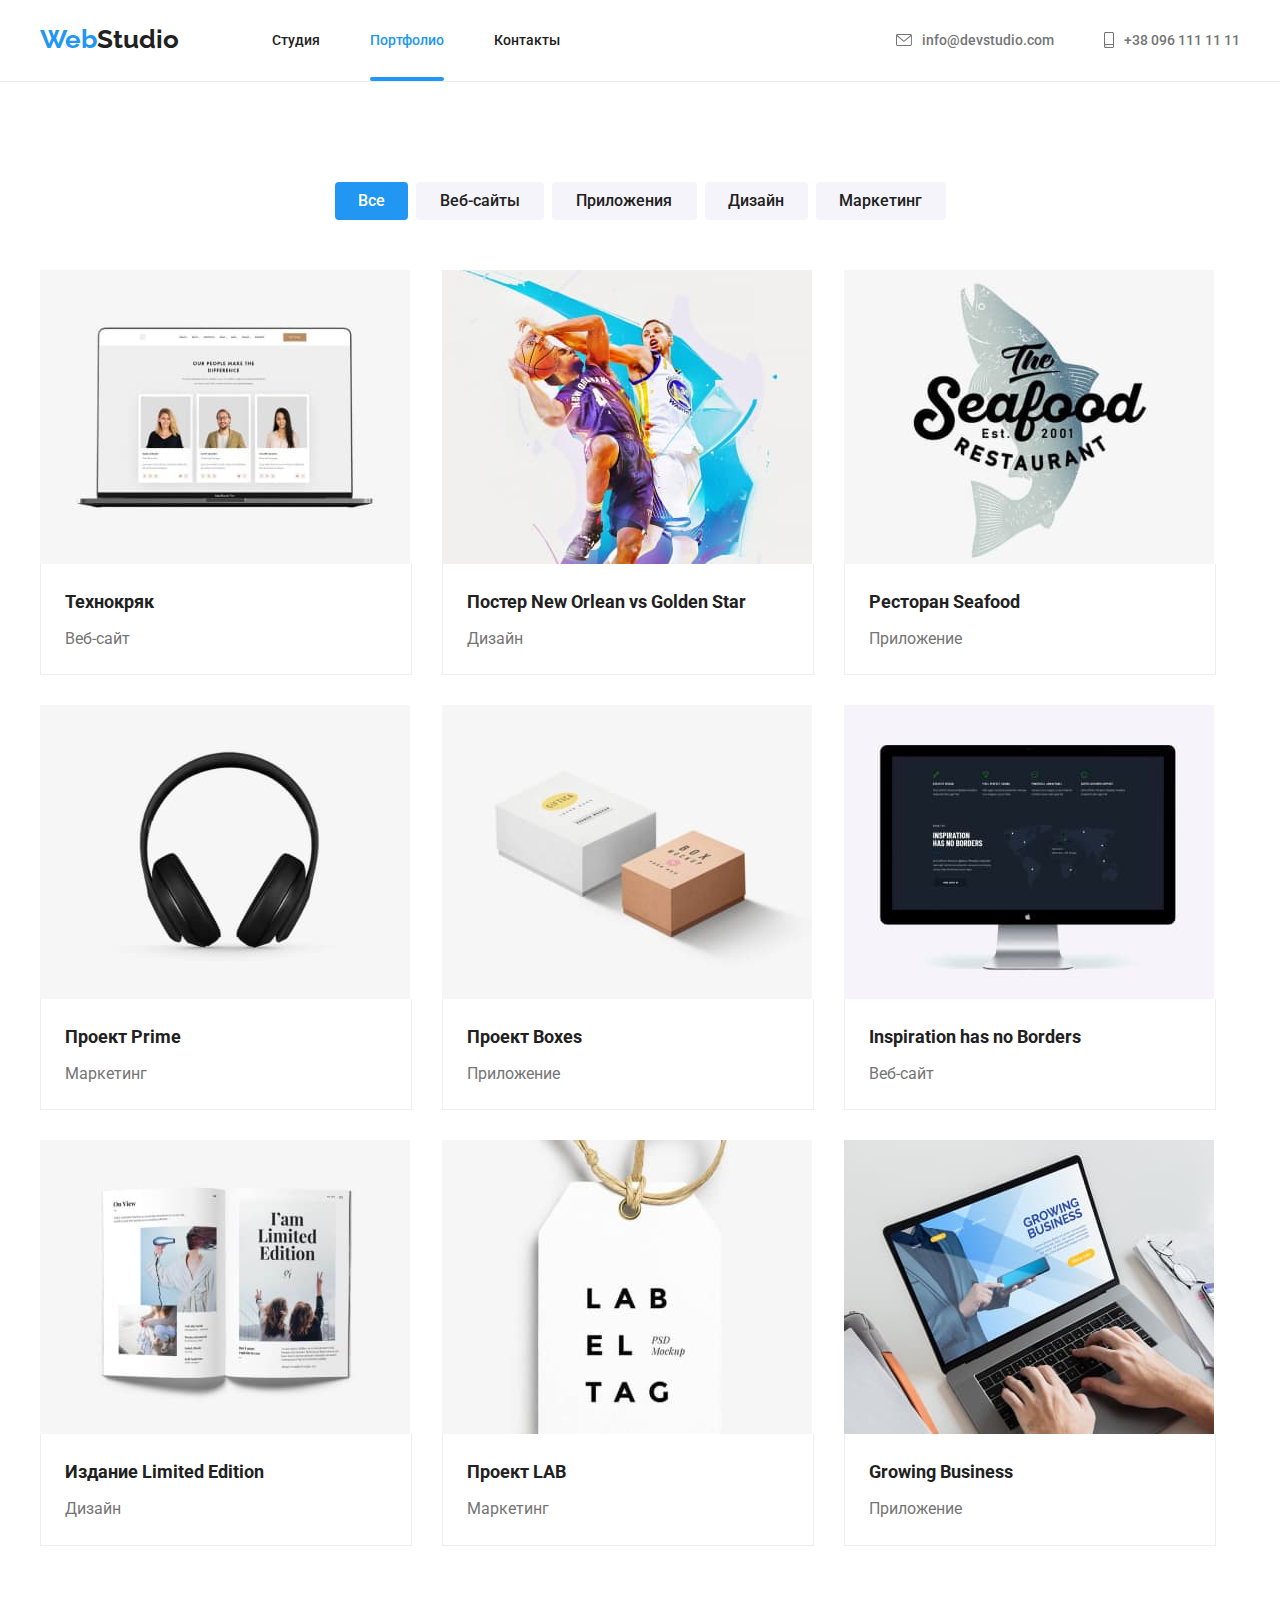
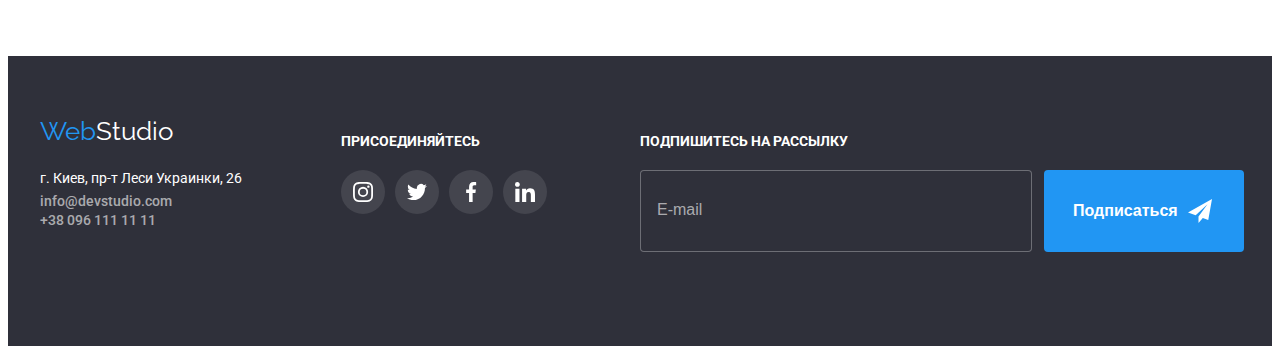
==== portfolio.html @ 80229e9a "Initial commit" ====
<!DOCTYPE html>
<html lang="ru">

<head>
    <meta charset="UTF-8">
    <meta http-equiv="X-UA-Compatible" content="IE=edge">
    <meta name="viewport" content="width=device-width, initial-scale=1.0">
    <title>portfolio</title>
    <link rel="preconnect" href="https://fonts.googleapis.com">
    <link rel="preconnect" href="https://fonts.gstatic.com" crossorigin>
    <link
        href="https://fonts.googleapis.com/css2?family=Raleway:wght@700&family=Roboto:wght@400;500;700;900&display=swap"
        rel="stylesheet">
    <link rel="stylesheet" href="https://cdnjs.cloudflare.com/ajax/libs/modern-normalize/1.1.0/modern-normalize.min.css"
    integrity="sha512-wpPYUAdjBVSE4KJnH1VR1HeZfpl1ub8YT/NKx4PuQ5NmX2tKuGu6U/JRp5y+Y8XG2tV+wKQpNHVUX03MfMFn9Q=="
    crossorigin="anonymous" referrerpolicy="no-referrer" />
    <link rel="stylesheet" href="./css/main.min.css">
</head>


<body>
    <!--Шапка сайта-->
    <header class="header header-line">
        <div class="container header__box">
            <nav class="header__nav">
                <a href="index.html" class="header__logo" lang="en">Web<span class="header__text-logo">Studio</span></a>
                <ul class="header__list">
                    <li class="header__site"> <a href="./index.html" class="header__site-link ">Студия</a></li>
                    <li class="header__site"> <a href="./portfolio.html" class="header__site-link current">Портфолио</a></li>
                    <li class="header__site"> <a href="./contact.html" class="header__site-link">Контакты</a></li>
                </ul>
            </nav>
    
            <ul class="header__contact">
                <li class="header__site">
                    <a href="mailto:info@devstudio.com" class="header__link-auth">
                        <svg class="header__mail-icon" width="16" height="12">
                            <use href="./img/sprite.svg#icon-envelope"></use>
                        </svg> info@devstudio.com
                    </a>
                </li>
    
                <li class="header__site">
                    <a href="tell:+380961111111" class="header__link-auth">
                        <svg class="header__tell-icon" width="10" height="16">
                            <use href="./img/sprite.svg#icon-smartphone"></use>
                        </svg>
                        +38 096 111 11 11
                    </a>
                </li>
            </ul>
        </div>
    </header>

    <!--Портфолио--> 
    
        <section class=" portfolio">
            <div class="container">
            <h1 hidden>Портфолио</h1>
        
            <!--Фильтр-->
            <ul class="portfolio__filter">
                <li class="portfolio__btn"><button type="button" class="portfolio__btn-all current">Все</button></li>
                <li class="portfolio__btn"><button type="button" class="portfolio__btn-site">Веб-сайты</button></li>
                <li class="portfolio__btn"><button type="button" class="portfolio__btn-app">Приложения</button></li>
                <li class="portfolio__btn"><button type="button" class="portfolio__btn-desighn">Дизайн</button></li>
                <li class="portfolio__btn"><button type="button" class="portfolio__btn-marketing">Маркетинг</button></li>
            </ul>
            <!--Сайты-->
            <ul class="portfolio__galery">

                <li class="portfolio__item">
                    <a href="" class="portfolio__link">
                        <div class="portfolio__image">
                            <img src="img/img1.jpg" alt="img1" width="370" height="294">
                            <div class="portfolio__content">
                                <p class="portfolio__cards-text">Ресурс предлагает комплексные предложения с разным уровнем функционала и сервисов. Все это позволит посетителю получить
                                исчерпывающие сведения о компании или частном лице</p>
                            </div>
                        </div>
                        
                        <div class="portfolio__border">
                            <div class="portfolio__text">
                                <h2 class="portfolio__name">Технокряк</h2>
                                <p class="portfolio__work">Веб-сайт</p>
                            </div>
                        </div>
                    </a>
                </li>
        
                <li class="portfolio__item">
                    <a href="" class="portfolio__link">
                        <div class="portfolio__image">
                            <img src="img/img2.jpg" alt="img2" width="370" height="294">
                            <div class="portfolio__content">
                                <p class="portfolio__cards-text">Ресурс предлагает комплексные предложения с разным уровнем функционала и сервисов. Все это позволит посетителю получить
                                исчерпывающие сведения о компании или частном лице.</p>
                            </div>
                        </div>
                        
                        <div class="portfolio__border">
                            <div class="portfolio__text">
                                <h2 class="portfolio__name">Постер <span lang="en">New Orlean vs Golden Star</span></h2>
                                <p class="portfolio__work">Дизайн</p>
                            </div>
                        </div>
                    </a>
                </li>
        
                <li class="portfolio__item">
                    <a href="" class="portfolio__link">
                        <div class="portfolio__image">
                            <img src="img/img3.jpg" alt="img3" width="370" height="294">
                            <div class="portfolio__content">
                                <p class="portfolio__cards-text">Ресурс предлагает комплексные предложения с разным уровнем функционала и сервисов. Все это позволит посетителю получить
                                исчерпывающие сведения о компании или частном лице.</p>
                            </div>
                        </div>
                        
                        <div class="portfolio__border">
                            <div class="portfolio__text">
                                <h2 class="portfolio__name">Ресторан <span lang="en">Seafood</span> </h2>
                                <p class="portfolio__work">Приложение</p>
                            </div>
                        </div>
                    </a>
                </li>
        
                <li class="portfolio__item">
                    <a href="" class="portfolio__link">
                        <div class="portfolio__image">
                            <img src="img/img4.jpg" alt="img4" width="370" height="294">
                            <div class="portfolio__content">
                                <p class="portfolio__cards-text">Ресурс предлагает комплексные предложения с разным уровнем функционала и сервисов. Все это позволит посетителю получить
                                исчерпывающие сведения о компании или частном лице.</p>
                            </div>
                        </div>
                        
                        <div class="portfolio__border">
                            <div class="portfolio__text">
                                <h2 class="portfolio__name">Проект <span lang="en">Prime</span> </h2>
                                <p class="portfolio__work">Маркетинг</p>
                            </div>
                        </div>
                    </a>
                </li>
        
                <li class="portfolio__item">
                    <a href="" class="portfolio__link">
                        <div class="portfolio__image">
                            <img src="img/img5.jpg" alt="img5" width="370" height="294">
                            <div class="portfolio__content">
                                <p class="portfolio__cards-text">Ресурс предлагает комплексные предложения с разным уровнем функционала и сервисов. Все это позволит посетителю получить
                                исчерпывающие сведения о компании или частном лице.</p>
                            </div>
                        </div>
                        
                        <div class="portfolio__border">
                            <div class="portfolio__text">
                                <h2 class="portfolio__name">Проект <span lang="en">Boxes</span> </h2>
                                <p class="portfolio__work">Приложение</p>
                            </div>
                        </div>
                    </a>
                </li>
        
                <li class="portfolio__item">
                    <a href="" class="portfolio__link">
                        <div class="portfolio__image">
                            <img src="img/img6.jpg" alt="img6" width="370" height="294">
                            <div class="portfolio__content">
                                <p class="portfolio__cards-text">Ресурс предлагает комплексные предложения с разным уровнем функционала и сервисов. Все это позволит посетителю получить
                                исчерпывающие сведения о компании или частном лице.</p>
                            </div>
                        </div>
                        
                        <div class="portfolio__border">
                            <div class="portfolio__text">
                                <h2 class="portfolio__name" lang="en">Inspiration has no Borders</h2>
                                <p class="portfolio__work">Веб-сайт</p>
                            </div>
                        </div>
                    </a>
                </li>
        
                <li class="portfolio__item">
                    <a href="" class="portfolio__link">
                        <div class="portfolio__image">
                            <img src="img/img7.jpg" alt="img7" width="370" height="294">
                            <div class="portfolio__content">
                                <p class="portfolio__cards-text">Ресурс предлагает комплексные предложения с разным уровнем функционала и сервисов. Все это позволит посетителю получить
                                исчерпывающие сведения о компании или частном лице.</p>
                            </div>
                        </div>
                        
                        <div class="portfolio__border">
                            <div class="portfolio__text">
                                <h2 class="portfolio__name">Издание <span lang="en">Limited Edition</span> </h2>
                                <p class="portfolio__work">Дизайн</p>
                            </div>
                        </div>
                    </a>
                </li>
        
                <li class="portfolio__item">
                    <a href="" class="portfolio__link">
                        <div class="portfolio__image">
                            <img src="img/img8.jpg" alt="img8" width="370" height="294">
                            <div class="portfolio__content">
                                <p class="portfolio__cards-text">Ресурс предлагает комплексные предложения с разным уровнем функционала и сервисов. Все это позволит посетителю получить
                                исчерпывающие сведения о компании или частном лице.</p>
                            </div>
                        </div>
                        
                        <div class="portfolio__border">
                            <div class="portfolio__text">
                                <h2 class="portfolio__name">Проект <span lang="en">LAB</span></h2>
                                <p class="portfolio__work">Маркетинг</p>
                            </div>
                        </div>
                    </a>
                </li>
        
                <li class="portfolio__item">
                    <a href="" class="portfolio__link">
                        <div class="portfolio__image">
                            <img src="img/img9.jpg" alt="img9" width="370" height="294">
                            <div class="portfolio__content">
                                <p class="portfolio__cards-text">Ресурс предлагает комплексные предложения с разным уровнем функционала и сервисов. Все это позволит посетителю получить
                                исчерпывающие сведения о компании или частном лице.</p>
                            </div>
                        </div>
                        
                        <div class="portfolio__border">
                            <div class="portfolio__text">
                                <h2 class="portfolio__name" lang="en">Growing Business</h2>
                                <p class="portfolio__work">Приложение</p>
                            </div>
                        </div>
                    </a>
                </li>

            </ul>
            
            </div>
        </section>
    
    


    <!--Футер-->
    <footer class="footer">
        <div class="container footer__element">
    
            <div>
                <a href="index.html" class="footer__logo" lang="en">Web<span class="footer__text-logo">Studio</span></a>
    
                <address class="footer__addres">
                    <p class="footer__strit">г. Киев, пр-т Леси Украинки, 26</p>
                    <ul class="footer__contact">
                        <li class="footer__mail">
                            <a href="mailto:info@devstudio.com" class="footer__link">info@devstudio.com</a>
                        </li>
                        <li class="footer__tell">
                            <a href="tell:+380961111111" class="footer__link">+38 096 111 11 11</a>
                        </li>
                    </ul>
                </address>
            </div>
    
            <div class="footer__box">
    
                <h2 class="footer__box-title">ПРИСОЕДИНЯЙТЕСЬ</h2>
    
                <ul class="footer__list">
    
                    <li class="footer__element">
                        <a href="" class="footer__box-link">
                            <svg class="footer__icon-box" width="20" height="20">
                                <use href="./img/sprite.svg#icon-instagram"></use>
                            </svg>
                        </a>
                    </li>
    
                    <li class="footer__element">
                        <a href="" class="footer__box-link">
                            <svg class="footer__icon-box" width="20" height="20">
                                <use href="./img/sprite.svg#icon-twitter"></use>
                            </svg>
                        </a>
                    </li>
    
                    <li class="footer__element">
                        <a href="" class="footer__box-link">
                            <svg class="footer__icon-box" width="20" height="20">
                                <use href="./img/sprite.svg#icon-facebook"></use>
                            </svg>
                        </a>
                    </li>
    
                    <li class="footer__element">
                        <a href="" class="footer__box-link">
                            <svg class="footer__icon-box" width="20" height="20">
                                <use href="./img/sprite.svg#icon-linkedin"></use>
                            </svg>
                        </a>
                    </li>
    
                </ul>
    
            </div>
    
            <div class="footer__subscription">
                <h2 class="footer__subscription-title">ПОДПИШИТЕСЬ НА РАССЫЛКУ</h2>
                <div class="footer__subscription-email">
                    <input type="text" name="email" placeholder="E-mail" class="footer__subscription-input">
                    <button type="button" class="footer__subscription-button">Подписаться
                        <svg class="footer__subscription-icon" width="24" height="24">
                            <use href="./img/sprite2.svg#icon-icon-send"></use>
                        </svg>
                    </button>
                </div>
    
            </div>
    
        </div>
    
    
    </footer>
</body>

</html>
---- css/main.min.css ----
body{background-color:var(--primari-white-color);font-family:'Roboto', sans-serif;padding-top:80px}body li{list-style-type:none}body a{text-decoration:none}body .container{margin-left:auto;margin-right:auto;width:1200px;padding-left:15px;padding-right:15px}.header-line{position:fixed;width:100%;background-color:#ffffff;border-bottom:1px solid #ECECEC;top:0px;left:0px;z-index:9}.header__box{display:-webkit-box;display:-ms-flexbox;display:flex;-webkit-box-align:center;-ms-flex-align:center;align-items:center}.header__nav{display:-webkit-box;display:-ms-flexbox;display:flex}.header__logo{color:#2196F3;font-family:'Raleway', sans-serif;font-weight:700;font-size:26px;line-height:1.2;padding-top:24px;padding-bottom:25px}.header__text-logo{color:#212121}.header__list{display:-webkit-box;display:-ms-flexbox;display:flex;margin-top:0px;margin-right:0px;margin-bottom:0px;margin-left:93px;padding:0px}.header__list .header__site-link.current{color:#2196F3}.header__list .current::after{content:"";position:absolute;display:block;width:100%;height:4px;background-color:#2196F3;border-radius:2px;left:0px;bottom:0px}.header__list .header__site+.header__site{margin-left:50px}.header__site{position:relative}.header__site-link{display:block;color:#212121;font-weight:500;font-size:14px;line-height:1.2;padding-top:32px;padding-bottom:32px;-webkit-transition-property:color, fill;transition-property:color, fill;-webkit-transition-duration:250ms;transition-duration:250ms;-webkit-transition-timing-function:cubic-bezier(0.4, 0, 0.2, 1);transition-timing-function:cubic-bezier(0.4, 0, 0.2, 1)}.header__site-link:focus,.header__site-link:hover{color:#2196F3;fill:#2196F3}.header__contact{display:-webkit-box;display:-ms-flexbox;display:flex;margin-top:0px;margin-right:0px;margin-bottom:0px;margin-left:auto;padding:0px}.header__contact .header__site+.header__site{margin-left:50px}.header__site{position:relative}.header__link-auth{display:-webkit-inline-box;display:-ms-inline-flexbox;display:inline-flex;-webkit-box-align:center;-ms-flex-align:center;align-items:center;color:#757575;font-weight:500;font-size:14px;line-height:1.2;padding-top:32px;padding-bottom:32px;fill:#757575;-webkit-transition-property:color;transition-property:color;-webkit-transition-duration:250ms;transition-duration:250ms;-webkit-transition-timing-function:cubic-bezier(0.4, 0, 0.2, 1);transition-timing-function:cubic-bezier(0.4, 0, 0.2, 1)}.header__link-auth:hover,.header__link-auth:focus{color:#2196F3;fill:#2196F3}.header__mail-icon{margin-right:10px;fill:currentColor}.header__tell-icon{margin-right:10px;fill:currentColor}.hero{background-color:#2F303A;text-align:center;padding-top:200px;padding-bottom:200px;max-width:1600px;height:600px;margin-left:auto;margin-right:auto;background-image:-webkit-gradient(linear, left top, right top, from(rgba(47,48,58,0.4)), to(rgba(47,48,58,0.4))),url(../img/Img.jpg);background-image:linear-gradient(to right, rgba(47,48,58,0.4), rgba(47,48,58,0.4)),url(../img/Img.jpg);-webkit-transition-property:-webkit-box-shadow;transition-property:-webkit-box-shadow;transition-property:box-shadow;transition-property:box-shadow, -webkit-box-shadow;-webkit-transition-duration:250ms;transition-duration:250ms;-webkit-transition-timing-function:cubic-bezier(0.4, 0, 0.2, 1);transition-timing-function:cubic-bezier(0.4, 0, 0.2, 1)}.hero:hover{-webkit-box-shadow:0px 4px 4px rgba(0,0,0,0.25);box-shadow:0px 4px 4px rgba(0,0,0,0.25)}.hero__text{margin-top:0px;margin-bottom:30px;color:#fff;font-weight:900;font-size:44px;line-height:1.4}.hero__button{background-color:#2196F3;color:#fff;font-family:inherit;font-weight:700;font-size:16px;line-height:1.2;cursor:pointer;padding:10px 32px;border-radius:4px;text-align:center;border:none;min-width:200px;-webkit-transition-property:background-color;transition-property:background-color;-webkit-transition-duration:250ms;transition-duration:250ms;-webkit-transition-timing-function:cubic-bezier(0.4, 0, 0.2, 1);transition-timing-function:cubic-bezier(0.4, 0, 0.2, 1)}.hero__button:hover,.hero__button:focus{background-color:#188CE8}.benefits-section{padding-top:94px;padding-bottom:94px}.benefits__element-icon{width:270px;height:120px;margin-bottom:30px;background-color:#F5F4FA;display:-webkit-box;display:-ms-flexbox;display:flex;-webkit-box-pack:center;-ms-flex-pack:center;justify-content:center;-webkit-box-align:center;-ms-flex-align:center;align-items:center}.benefits__list{margin-top:0px;display:-webkit-box;display:-ms-flexbox;display:flex;-webkit-padding-start:0px;padding-inline-start:0px}.benefits__list>.benefits__element+.benefits__element{margin-left:30px}.benefits__title{margin-top:0px;margin-bottom:10px;color:#212121;font-weight:700;font-size:14px;line-height:1.2}.benefits__text{margin-top:0px;margin-bottom:0px;color:#757575;font-weight:400;font-size:14px;line-height:1.7}.work{padding-bottom:94px}.work__title{margin-top:0px;margin-bottom:50px;color:#212121;font-weight:700;font-size:36px;line-height:1.2;text-align:center}.work__list{display:-webkit-box;display:-ms-flexbox;display:flex;margin-top:0px;margin-bottom:0px;-webkit-padding-start:0px;padding-inline-start:0px}.work__list>.work__foto+.work__foto{margin-left:30px}.work__foto{position:relative}.work__foto-title{position:absolute;left:0px;bottom:0px;width:100%;height:70px;padding-top:27px;padding-bottom:27px;background:rgba(47,48,58,0.8)}.work__name-foto{font-weight:700;font-size:14px;line-height:1.14;text-align:center;color:#fff;margin:0px}.work__image{display:block}.team{background-color:#F5F4FA}.team__title{color:#212121;font-weight:700;font-size:36px;line-height:1.2;text-align:center;margin-top:0px;margin-bottom:50px}.team__list{display:-webkit-box;display:-ms-flexbox;display:flex;-webkit-padding-start:0px;padding-inline-start:0px;margin-top:0px;margin-bottom:0px}.team__list>.team__card+.team__card{margin-left:30px}.team__card{background-color:#fff;text-align:center;width:270px;border-radius:0px 0px 4px 4px;-webkit-box-shadow:0px 1px 3px 0px rgba(0,0,0,0.12),0px 1px 1px 0px rgba(0,0,0,0.14),0px 2px 1px 0px rgba(0,0,0,0.2);box-shadow:0px 1px 3px 0px rgba(0,0,0,0.12),0px 1px 1px 0px rgba(0,0,0,0.14),0px 2px 1px 0px rgba(0,0,0,0.2)}.team__foto{display:block}.team__info{padding-top:30px;padding-bottom:30px}.team__name{color:#212121;font-weight:500;font-size:16px;line-height:1.2;margin-top:0px;margin-bottom:10px}.team__position{color:#757575;font-weight:400;font-size:16px;line-height:1.2;margin-top:0px;margin-bottom:16px}.team__icon-list{display:-webkit-box;display:-ms-flexbox;display:flex;padding:0px;margin:0px 32px 0px 32px}.team__icon-list .team__icon+.team__icon{margin-left:10px}.team__link{display:-webkit-box;display:-ms-flexbox;display:flex;margin:0px;background-color:#fff;fill:#AFB1B8;width:44px;height:44px;-webkit-box-pack:center;-ms-flex-pack:center;justify-content:center;-webkit-box-align:center;-ms-flex-align:center;align-items:center;border-radius:50%;-webkit-transition-property:background-color, fill;transition-property:background-color, fill;-webkit-transition-duration:250ms;transition-duration:250ms;-webkit-transition-timing-function:cubic-bezier(0.4, 0, 0.2, 1);transition-timing-function:cubic-bezier(0.4, 0, 0.2, 1)}.team__link:hover,.team__link:focus{background-color:#2196F3;fill:#fff}.team__social-icon{display:-webkit-box;display:-ms-flexbox;display:flex;margin:0px;padding:0px}.clients{padding-top:94px;padding-bottom:94px}.clients__tile{color:#212121;font-weight:700;font-size:36px;line-height:1.2;text-align:center;margin-top:0px;margin-bottom:50px}.clients__list{display:-webkit-box;display:-ms-flexbox;display:flex;-webkit-padding-start:0px;padding-inline-start:0px;margin-bottom:0px}.clients__list .clients__element+.clients__element{margin-left:30px}.clients__element{display:-webkit-box;display:-ms-flexbox;display:flex;width:170px;height:92px}.clients__link{width:100%;height:100%;display:-webkit-box;display:-ms-flexbox;display:flex;-webkit-box-pack:center;-ms-flex-pack:center;justify-content:center;-webkit-box-align:center;-ms-flex-align:center;align-items:center;margin:0px;border:1px solid #afb1b8;border-radius:4px;fill:#AFB1B8;-webkit-transition-property:border, fill;transition-property:border, fill;-webkit-transition-duration:250ms;transition-duration:250ms;-webkit-transition-timing-function:cubic-bezier(0.4, 0, 0.2, 1);transition-timing-function:cubic-bezier(0.4, 0, 0.2, 1)}.clients__link:hover,.clients__link:focus{border:1px solid #2196f3;fill:#2196F3}.footer{background-color:#2F303A;padding-top:60px;padding-bottom:60px}.footer__element{display:-webkit-box;display:-ms-flexbox;display:flex}.footer__logo{display:-webkit-box;display:-ms-flexbox;display:flex;color:#2196F3;font-family:'Raleway', sans-serif;font-weight:400;font-size:26px;line-height:1.2;margin-bottom:20px}.footer__text-logo{color:#fff}.footer__addres{font-style:inherit;width:231px}.footer__strit{color:#fff;font-style:normal;font-weight:400;font-size:14px;line-height:1.7;margin-top:0px;margin-bottom:0px}.footer__contact{padding-left:0px;margin:0px}.footer__mail{margin-bottom:0px;margin-top:0px;margin-bottom:0px}.footer__tell{padding-top:0px;margin-bottom:0px}.footer__link{color:rgba(255,255,255,0.6);font-weight:500;font-size:14px;line-height:1.2;padding-top:9px;-webkit-transition-property:color;transition-property:color;-webkit-transition-duration:250ms;transition-duration:250ms;-webkit-transition-timing-function:cubic-bezier(0.4, 0, 0.2, 1);transition-timing-function:cubic-bezier(0.4, 0, 0.2, 1)}.footer__box{margin-left:70px;padding-top:18px;padding-bottom:34px}.footer__box-title{display:-webkit-box;display:-ms-flexbox;display:flex;color:#fff;font-weight:700;font-size:14px;line-height:1.14;margin-top:0px;margin-bottom:20px}.footer__list{display:-webkit-box;display:-ms-flexbox;display:flex;-webkit-padding-start:0px;padding-inline-start:0px;margin:0px}.footer__list .footer__element+.footer__element{margin-left:10px}.footer__box-link{width:44px;height:44px;display:-webkit-box;display:-ms-flexbox;display:flex;-webkit-box-pack:center;-ms-flex-pack:center;justify-content:center;-webkit-box-align:center;-ms-flex-align:center;align-items:center;margin:0px;background-color:rgba(255,255,255,0.1);fill:#fff;border-radius:50%;-webkit-transition-property:background-color, fill;transition-property:background-color, fill;-webkit-transition-duration:250ms;transition-duration:250ms;-webkit-transition-timing-function:cubic-bezier(0.4, 0, 0.2, 1);transition-timing-function:cubic-bezier(0.4, 0, 0.2, 1)}.footer__box-link:hover,.footer__box-link:focus{background-color:#2196F3}.footer__icon-box{fill:#fff}.footer__subscription{margin-left:93px;padding-top:18px;padding-bottom:34px;width:570px}.footer__subscription-email input::-webkit-input-placeholder{font-weight:400;font-size:16px;line-height:1.25;color:rgba(255,255,255,0.6)}.footer__subscription-email input:-ms-input-placeholder{font-weight:400;font-size:16px;line-height:1.25;color:rgba(255,255,255,0.6)}.footer__subscription-email input::-ms-input-placeholder{font-weight:400;font-size:16px;line-height:1.25;color:rgba(255,255,255,0.6)}.footer__subscription-email input::placeholder{font-weight:400;font-size:16px;line-height:1.25;color:rgba(255,255,255,0.6)}.footer__subscription-title{display:-webkit-box;display:-ms-flexbox;display:flex;font-weight:700;font-size:14px;line-height:1.14;margin-top:0px;margin-bottom:20px;color:#fff}.footer__subscription-email{display:-webkit-inline-box;display:-ms-inline-flexbox;display:inline-flex}.footer__subscription-input{display:-webkit-inline-box;display:-ms-inline-flexbox;display:inline-flex;width:358px;height:50px;padding:15px 16px;cursor:pointer;background-color:#2F303A;color:rgba(255,255,255,0.6);border:1px solid rgba(255,255,255,0.3);border-radius:4px}.footer__subscription-button{display:-webkit-inline-box;display:-ms-inline-flexbox;display:inline-flex;-webkit-box-align:center;-ms-flex-align:center;align-items:center;font-weight:700;font-size:16px;line-height:1.87;text-align:center;min-width:200px;cursor:pointer;color:#fff;background:#2196F3;padding:10px 28px 10px 29px;border-radius:4px;border:none;margin-left:12px}.footer__subscription-icon{-webkit-box-align:center;-ms-flex-align:center;align-items:center;padding:0px;margin:0px;margin-left:10px}.portfolio{padding-top:94px;padding-bottom:94px}.portfolio__filter{display:-webkit-box;display:-ms-flexbox;display:flex;margin-top:0px;margin-bottom:50px;-webkit-box-pack:center;-ms-flex-pack:center;justify-content:center;-webkit-padding-start:0px;padding-inline-start:0px}.portfolio__filter>.portfolio__btn+.portfolio__btn{margin-left:8px}.portfolio__filter .current{background-color:#2196F3;color:#fff}.portfolio__filter button:hover,.portfolio__filter button:focus{background-color:#2196F3;color:#fff;-webkit-box-shadow:0px 4px 4px rgba(0,0,0,0.25);box-shadow:0px 4px 4px rgba(0,0,0,0.25)}.portfolio__filter button{font-family:inherit;font-weight:500;font-size:16px;line-height:1.6;color:#212121;background-color:#F5F4FA;cursor:pointer;padding:6px 22px;border-radius:4px;display:inline-block;text-align:center;border:none;margin-bottom:0px;-webkit-transition-property:background-color, color, -webkit-box-shadow;transition-property:background-color, color, -webkit-box-shadow;transition-property:background-color, color, box-shadow;transition-property:background-color, color, box-shadow, -webkit-box-shadow;-webkit-transition-duration:250ms;transition-duration:250ms;-webkit-transition-timing-function:cubic-bezier(0.4, 0, 0.2, 1);transition-timing-function:cubic-bezier(0.4, 0, 0.2, 1)}.portfolio__btn-all{min-width:73px}.portfolio__btn-site{min-width:128px}.portfolio__btn-app{min-width:145px}.portfolio__btn-desighn{min-width:103px}.portfolio__btn-marketing{min-width:130px}.portfolio__galery{display:-webkit-box;display:-ms-flexbox;display:flex;-ms-flex-wrap:wrap;flex-wrap:wrap;margin-top:0px;-webkit-padding-start:0px;padding-inline-start:0px}.portfolio__image{position:relative;overflow:hidden}.portfolio__image::before{content:'';display:-webkit-box;display:-ms-flexbox;display:flex;position:absolute;left:0px;top:294px;width:370px;height:294px;background:rgba(33,150,243,0.9);-webkit-transition:-webkit-transform 250ms cubic-bezier(0.4, 0, 0.2, 1);transition:-webkit-transform 250ms cubic-bezier(0.4, 0, 0.2, 1);transition:transform 250ms cubic-bezier(0.4, 0, 0.2, 1);transition:transform 250ms cubic-bezier(0.4, 0, 0.2, 1), -webkit-transform 250ms cubic-bezier(0.4, 0, 0.2, 1)}.portfolio__content{position:absolute;width:322px;height:168px;left:24px;top:357px;-webkit-transition:-webkit-transform 250ms cubic-bezier(0.4, 0, 0.2, 1);transition:-webkit-transform 250ms cubic-bezier(0.4, 0, 0.2, 1);transition:transform 250ms cubic-bezier(0.4, 0, 0.2, 1);transition:transform 250ms cubic-bezier(0.4, 0, 0.2, 1), -webkit-transform 250ms cubic-bezier(0.4, 0, 0.2, 1)}.portfolio__cards-text{font-weight:400;font-size:18px;line-height:1.55;color:#ffffff;margin:0px}.portfolio__item{margin-bottom:30px;margin-right:30px;-webkit-transition-property:opacity, -webkit-box-shadow;transition-property:opacity, -webkit-box-shadow;transition-property:opacity, box-shadow;transition-property:opacity, box-shadow, -webkit-box-shadow;-webkit-transition-duration:250ms;transition-duration:250ms;-webkit-transition-timing-function:cubic-bezier(0.4, 0, 0.2, 1);transition-timing-function:cubic-bezier(0.4, 0, 0.2, 1)}.portfolio__item:hover{-webkit-box-shadow:0px 4px 4px rgba(0,0,0,0.25);box-shadow:0px 4px 4px rgba(0,0,0,0.25)}.portfolio__item:nth-child(3n){margin-right:0px}.portfolio__item:nth-last-child(-n+3){margin-bottom:0px}.portfolio__item img{display:block}.portfolio__item:hover ::before,.portfolio__item:hover .portfolio__content{-webkit-transform:translateY(-294px);transform:translateY(-294px)}.portfolio__text{padding:20px 24px}.portfolio__name{font-weight:700;font-size:18px;line-height:2;color:#212121;margin-top:0px;margin-bottom:4px}.portfolio__work{font-weight:400;font-size:16px;line-height:1.9;color:#757575;margin-top:0px;margin-bottom:0px}.portfolio__border{width:370px;border-left:1px solid #eee;border-right:1px solid #eee;border-bottom:1px solid #eee}.backdrop{position:fixed;top:0px;left:0px;width:100%;height:100%;z-index:10;background:rgba(0,0,0,0.2);-webkit-transition-property:opacity, -webkit-box-shadow;transition-property:opacity, -webkit-box-shadow;transition-property:opacity, box-shadow;transition-property:opacity, box-shadow, -webkit-box-shadow;-webkit-transition-duration:250ms;transition-duration:250ms;-webkit-transition-timing-function:cubic-bezier(0.4, 0, 0.2, 1);transition-timing-function:cubic-bezier(0.4, 0, 0.2, 1)}.backdrop__modal{position:relative;width:528px;height:581px;top:50%;left:50%;-webkit-transform:translate(-50%, -50%);transform:translate(-50%, -50%);background-color:#fff;border-radius:4px;-webkit-box-shadow:0px 1px 3px rgba(0,0,0,0.12),0px 1px 1px rgba(0,0,0,0.14),0px 2px 1px rgba(0,0,0,0.2);box-shadow:0px 1px 3px rgba(0,0,0,0.12),0px 1px 1px rgba(0,0,0,0.14),0px 2px 1px rgba(0,0,0,0.2)}.backdrop__modal-btn{display:-webkit-box;display:-ms-flexbox;display:flex;-webkit-box-pack:center;-ms-flex-pack:center;justify-content:center;-webkit-box-align:center;-ms-flex-align:center;align-items:center;position:absolute;top:8px;right:8px;width:30px;height:30px;background:#fff;border:1px solid rgba(0,0,0,0.1);border-radius:50%;padding:0;cursor:pointer;fill:#000000}.backdrop__icon-close{-webkit-transition-property:fill;transition-property:fill;-webkit-transition-duration:250ms;transition-duration:250ms;-webkit-transition-timing-function:cubic-bezier(0.4, 0, 0.2, 1);transition-timing-function:cubic-bezier(0.4, 0, 0.2, 1)}.backdrop__icon-close:hover{fill:#188CE8}.is-hidden{opacity:0;pointer-events:none}.backdrop__form{width:100%;height:100%;padding:40px}.backdrop__form-title{font-weight:700;font-size:20px;line-height:1.15;text-align:center;margin-top:0px;margin-bottom:12px}.backdrop__form-field{display:-webkit-box;display:-ms-flexbox;display:flex;position:relative;-webkit-box-orient:vertical;-webkit-box-direction:normal;-ms-flex-direction:column;flex-direction:column;margin-bottom:10px;fill:#000000;-webkit-transition:-webkit-transform 250ms cubic-bezier(0.4, 0, 0.2, 1);transition:-webkit-transform 250ms cubic-bezier(0.4, 0, 0.2, 1);transition:transform 250ms cubic-bezier(0.4, 0, 0.2, 1);transition:transform 250ms cubic-bezier(0.4, 0, 0.2, 1), -webkit-transform 250ms cubic-bezier(0.4, 0, 0.2, 1);font-weight:400;font-size:12px;line-height:1.16;color:#757575}.backdrop__form-input{display:-webkit-box;display:-ms-flexbox;display:flex;margin-top:4px;padding:12px 12px 12px 42px;height:40px;border:1px solid rgba(33,33,33,0.2);border-radius:4px;cursor:pointer}.backdrop__form-input:focus,.backdrop__form-texterea:focus{outline:1px solid #2196F3}.backdrop__icon-form{position:absolute;top:28px;right:12px;bottom:11px;left:12px}.backdrop__form-input:focus+.backdrop__icon-form{fill:#2196F3}.backdrop__form-texterea{border:1px solid rgba(33,33,33,0.2);border-radius:4px;resize:none;width:448px;height:120px;padding:12px 16px;margin-top:4px;cursor:pointer}textarea::-webkit-input-placeholder{font-weight:400;font-size:12px;line-height:1.16;color:rgba(117,117,117,0.5)}textarea:-ms-input-placeholder{font-weight:400;font-size:12px;line-height:1.16;color:rgba(117,117,117,0.5)}textarea::-ms-input-placeholder{font-weight:400;font-size:12px;line-height:1.16;color:rgba(117,117,117,0.5)}textarea::placeholder{font-weight:400;font-size:12px;line-height:1.16;color:rgba(117,117,117,0.5)}.backdrop__policy{display:-webkit-box;display:-ms-flexbox;display:flex;margin:20px 0px 30px 0px}.backdrop__agree{display:-webkit-box;display:-ms-flexbox;display:flex;-webkit-box-align:center;-ms-flex-align:center;align-items:center;font-weight:400;font-size:14px;line-height:1.71;color:#757575;padding-left:12px}.backdrop__input-agree{position:absolute;width:1px;height:1px;margin:-1px;border:0;padding:0px;clip:rect(0 0 0 0);overflow:hidden}.backdrop__input-agree:checked+.backdrop__icon-agree{background-color:#2196F3;background-image:url(../img/icon-check.svg);background-size:contain;background-origin:border-box;border-color:#2196F3}.backdrop__icon-agree{display:inline-block;width:16px;height:15px;border:2px solid #000000;border-radius:3px;margin-right:7px}.backdrop__contract-link{font-weight:400;font-size:14px;line-height:1.71;-webkit-text-decoration-line:underline;text-decoration-line:underline;color:#2196F3;margin-left:5px}.backdrop__button-form{font-family:inherit;font-weight:700;font-size:16px;line-height:1.87;display:-webkit-box;display:-ms-flexbox;display:flex;margin-left:auto;margin-right:auto;padding:10px 55px 10px 56px;cursor:pointer;max-width:200px;color:#fff;background:#188CE8;-webkit-filter:drop-shadow(0px 4px 4px rgba(0,0,0,0.25));filter:drop-shadow(0px 4px 4px rgba(0,0,0,0.25));border:none;border-radius:4px;-webkit-transition-property:background-color, color, -webkit-box-shadow;transition-property:background-color, color, -webkit-box-shadow;transition-property:background-color, color, box-shadow;transition-property:background-color, color, box-shadow, -webkit-box-shadow;-webkit-transition-duration:250ms;transition-duration:250ms;-webkit-transition-timing-function:cubic-bezier(0.4, 0, 0.2, 1);transition-timing-function:cubic-bezier(0.4, 0, 0.2, 1)}.backdrop__button-form:hover{-webkit-box-shadow:0px 4px 4px rgba(0,0,0,0.15);box-shadow:0px 4px 4px rgba(0,0,0,0.15)}
/*# sourceMappingURL=main.min.css.map */
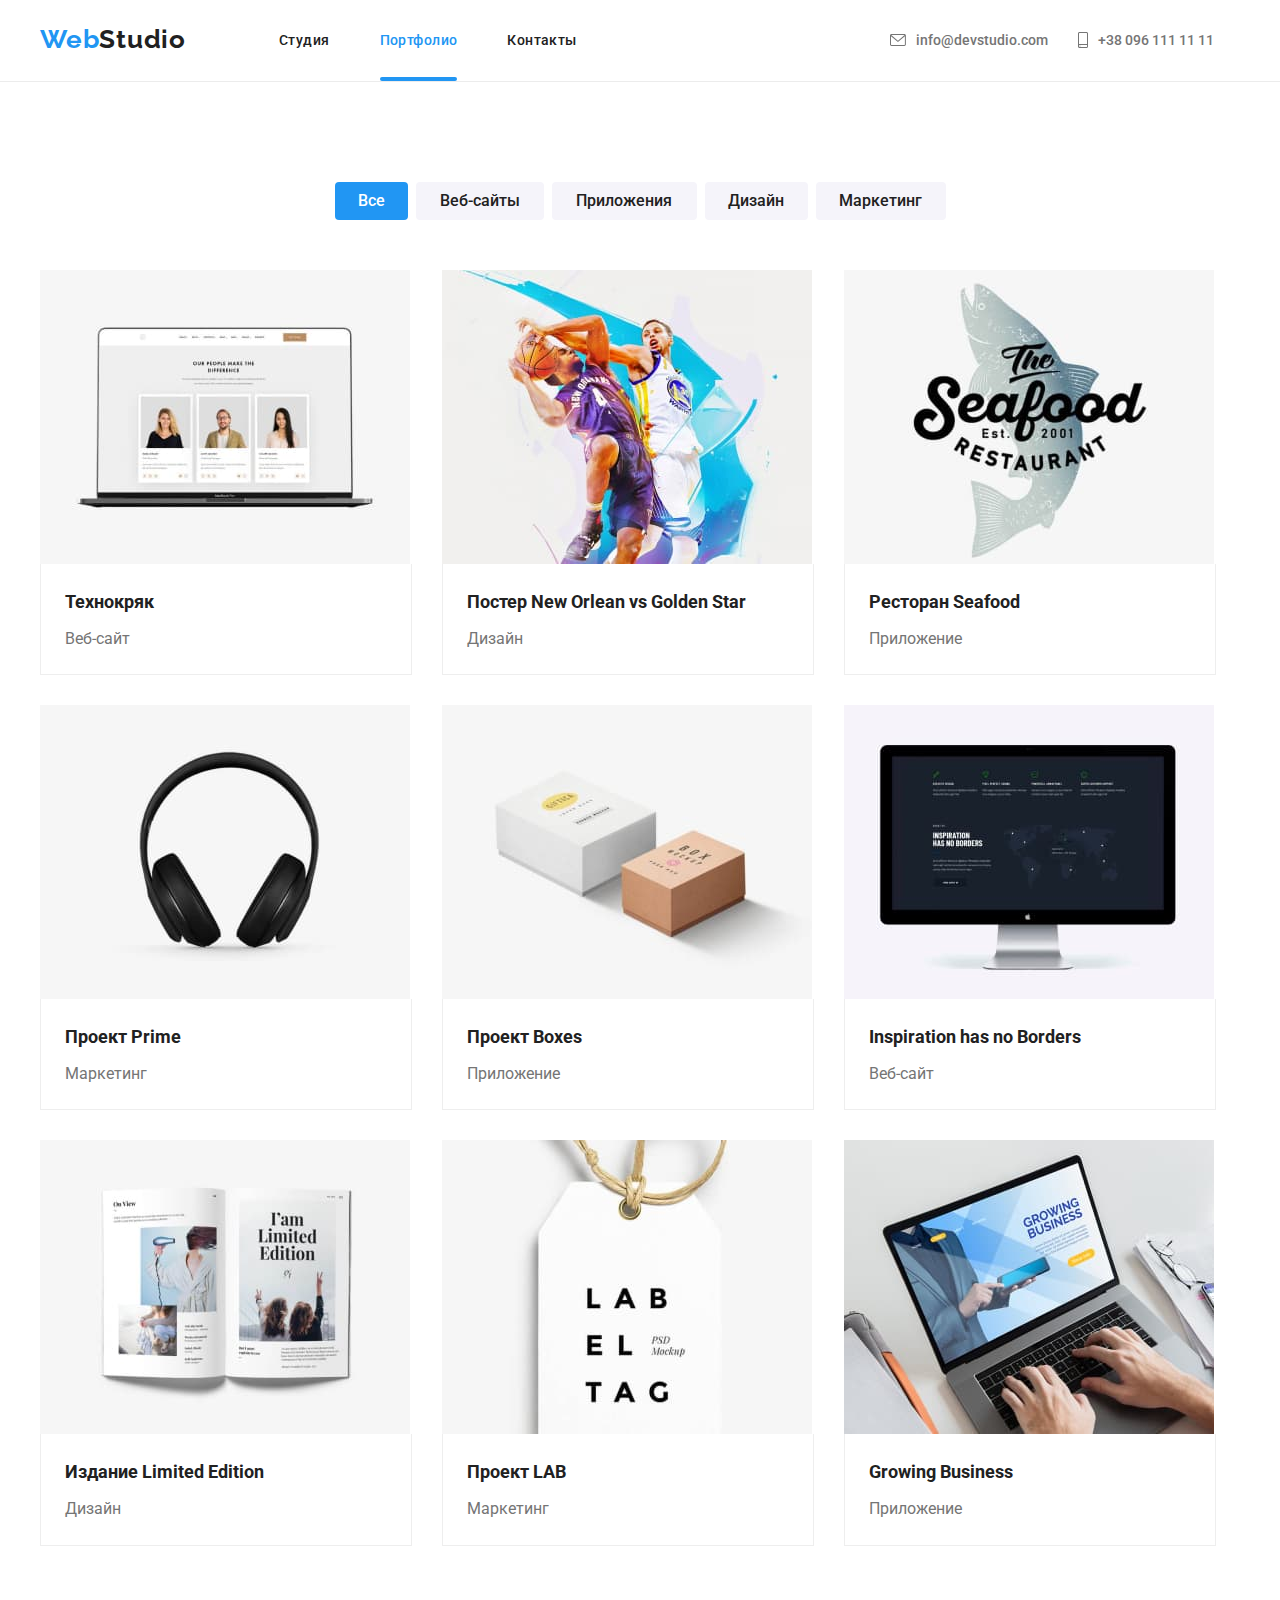
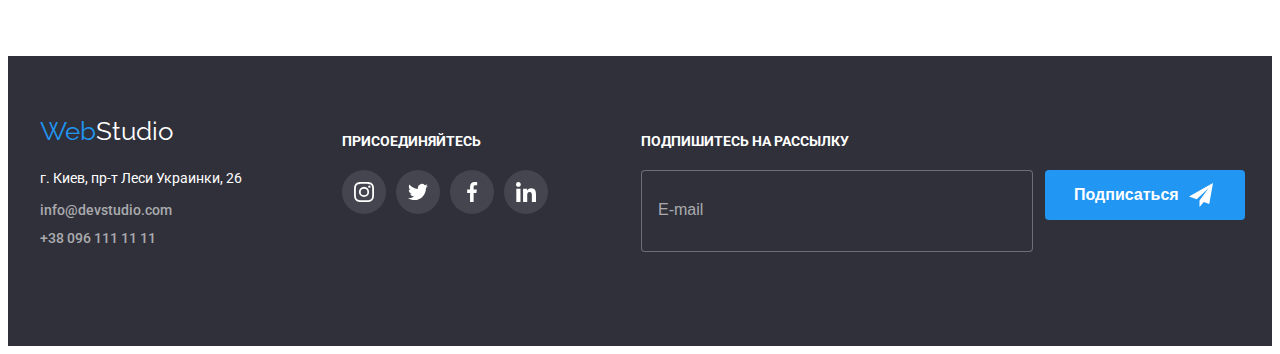
==== commit 13c4701d: "second commit" ====
--- a/portfolio.html
+++ b/portfolio.html
@@ -22,33 +22,53 @@
     <!--Шапка сайта-->
     <header class="header header-line">
         <div class="container header__box">
-            <nav class="header__nav">
-                <a href="index.html" class="header__logo" lang="en">Web<span class="header__text-logo">Studio</span></a>
-                <ul class="header__list">
-                    <li class="header__site"> <a href="./index.html" class="header__site-link ">Студия</a></li>
-                    <li class="header__site"> <a href="./portfolio.html" class="header__site-link current">Портфолио</a></li>
-                    <li class="header__site"> <a href="./contact.html" class="header__site-link">Контакты</a></li>
+    
+            <a href="index.html" class="header__logo" lang="en">Web<span class="header__text-logo">Studio</span></a>
+    
+            <button type="button" class="haeder__button" aria-expanded="false" data-menu-button>
+                <svg width="40" height="40" aria-label="мобильное меню">
+                    <use class="icon-menu" href="./img/sprite header.svg#menu"></use>
+                    <use class="icon-close" href="./img/sprite header.svg#close"></use>
+                </svg>
+            </button>
+    
+            <div class="haeder__menu" data-menu>
+                <nav class="header__nav">
+    
+                    <ul class="header__list">
+                        <li class="header__site"> <a href="./index.html" class="header__site-link">Студия</a></li>
+                        <li class="header__site"> <a href="./portfolio.html" class="header__site-link current">Портфолио</a></li>
+                        <li class="header__site"> <a href="./contact.html" class="header__site-link">Контакты</a></li>
+                    </ul>
+                </nav>
+    
+                <ul class="header__contact">
+                    <li class="header__site">
+                        <a href="mailto:info@devstudio.com" class="header__link-auth haeder__mail">
+                            <svg class="header__mail-icon" width="16" height="12">
+                                <use href="./img/sprite.svg#icon-envelope"></use>
+                            </svg> info@devstudio.com
+                        </a>
+                    </li>
+    
+                    <li class="header__site">
+                        <a href="tell:+380961111111" class="header__link-auth haeder__tell">
+                            <svg class="header__tell-icon" width="10" height="16">
+                                <use href="./img/sprite.svg#icon-smartphone"></use>
+                            </svg>
+                            +38 096 111 11 11
+                        </a>
+                    </li>
                 </ul>
-            </nav>
-    
-            <ul class="header__contact">
-                <li class="header__site">
-                    <a href="mailto:info@devstudio.com" class="header__link-auth">
-                        <svg class="header__mail-icon" width="16" height="12">
-                            <use href="./img/sprite.svg#icon-envelope"></use>
-                        </svg> info@devstudio.com
-                    </a>
-                </li>
-    
-                <li class="header__site">
-                    <a href="tell:+380961111111" class="header__link-auth">
-                        <svg class="header__tell-icon" width="10" height="16">
-                            <use href="./img/sprite.svg#icon-smartphone"></use>
-                        </svg>
-                        +38 096 111 11 11
-                    </a>
-                </li>
-            </ul>
+                <ul class="header__social-list">
+                    <li class="header__social-site"><a href="" class="header__social-link">Instagram</a></li>
+                    <li class="header__social-site"><a href="" class="header__social-link">Twitter</a></li>
+                    <li class="header__social-site"><a href="" class="header__social-link">Facebook</a></li>
+                    <li class="header__social-site"><a href="" class="header__social-link">Linkedin</a></li>
+                </ul>
+            </div>
+    
+    
         </div>
     </header>
 
@@ -250,9 +270,9 @@
 
     <!--Футер-->
     <footer class="footer">
-        <div class="container footer__element">
-    
-            <div>
+        <div class="container footer__container">
+    
+            <div class="footer__section">
                 <a href="index.html" class="footer__logo" lang="en">Web<span class="footer__text-logo">Studio</span></a>
     
                 <address class="footer__addres">
@@ -327,6 +347,7 @@
     
     
     </footer>
+    <script src="./js/menu.js"></script>
 </body>
 
 </html>--- a/css/main.min.css
+++ b/css/main.min.css
@@ -1,2 +1,2 @@
-body{background-color:var(--primari-white-color);font-family:'Roboto', sans-serif;padding-top:80px}body li{list-style-type:none}body a{text-decoration:none}body .container{margin-left:auto;margin-right:auto;width:1200px;padding-left:15px;padding-right:15px}.header-line{position:fixed;width:100%;background-color:#ffffff;border-bottom:1px solid #ECECEC;top:0px;left:0px;z-index:9}.header__box{display:-webkit-box;display:-ms-flexbox;display:flex;-webkit-box-align:center;-ms-flex-align:center;align-items:center}.header__nav{display:-webkit-box;display:-ms-flexbox;display:flex}.header__logo{color:#2196F3;font-family:'Raleway', sans-serif;font-weight:700;font-size:26px;line-height:1.2;padding-top:24px;padding-bottom:25px}.header__text-logo{color:#212121}.header__list{display:-webkit-box;display:-ms-flexbox;display:flex;margin-top:0px;margin-right:0px;margin-bottom:0px;margin-left:93px;padding:0px}.header__list .header__site-link.current{color:#2196F3}.header__list .current::after{content:"";position:absolute;display:block;width:100%;height:4px;background-color:#2196F3;border-radius:2px;left:0px;bottom:0px}.header__list .header__site+.header__site{margin-left:50px}.header__site{position:relative}.header__site-link{display:block;color:#212121;font-weight:500;font-size:14px;line-height:1.2;padding-top:32px;padding-bottom:32px;-webkit-transition-property:color, fill;transition-property:color, fill;-webkit-transition-duration:250ms;transition-duration:250ms;-webkit-transition-timing-function:cubic-bezier(0.4, 0, 0.2, 1);transition-timing-function:cubic-bezier(0.4, 0, 0.2, 1)}.header__site-link:focus,.header__site-link:hover{color:#2196F3;fill:#2196F3}.header__contact{display:-webkit-box;display:-ms-flexbox;display:flex;margin-top:0px;margin-right:0px;margin-bottom:0px;margin-left:auto;padding:0px}.header__contact .header__site+.header__site{margin-left:50px}.header__site{position:relative}.header__link-auth{display:-webkit-inline-box;display:-ms-inline-flexbox;display:inline-flex;-webkit-box-align:center;-ms-flex-align:center;align-items:center;color:#757575;font-weight:500;font-size:14px;line-height:1.2;padding-top:32px;padding-bottom:32px;fill:#757575;-webkit-transition-property:color;transition-property:color;-webkit-transition-duration:250ms;transition-duration:250ms;-webkit-transition-timing-function:cubic-bezier(0.4, 0, 0.2, 1);transition-timing-function:cubic-bezier(0.4, 0, 0.2, 1)}.header__link-auth:hover,.header__link-auth:focus{color:#2196F3;fill:#2196F3}.header__mail-icon{margin-right:10px;fill:currentColor}.header__tell-icon{margin-right:10px;fill:currentColor}.hero{background-color:#2F303A;text-align:center;padding-top:200px;padding-bottom:200px;max-width:1600px;height:600px;margin-left:auto;margin-right:auto;background-image:-webkit-gradient(linear, left top, right top, from(rgba(47,48,58,0.4)), to(rgba(47,48,58,0.4))),url(../img/Img.jpg);background-image:linear-gradient(to right, rgba(47,48,58,0.4), rgba(47,48,58,0.4)),url(../img/Img.jpg);-webkit-transition-property:-webkit-box-shadow;transition-property:-webkit-box-shadow;transition-property:box-shadow;transition-property:box-shadow, -webkit-box-shadow;-webkit-transition-duration:250ms;transition-duration:250ms;-webkit-transition-timing-function:cubic-bezier(0.4, 0, 0.2, 1);transition-timing-function:cubic-bezier(0.4, 0, 0.2, 1)}.hero:hover{-webkit-box-shadow:0px 4px 4px rgba(0,0,0,0.25);box-shadow:0px 4px 4px rgba(0,0,0,0.25)}.hero__text{margin-top:0px;margin-bottom:30px;color:#fff;font-weight:900;font-size:44px;line-height:1.4}.hero__button{background-color:#2196F3;color:#fff;font-family:inherit;font-weight:700;font-size:16px;line-height:1.2;cursor:pointer;padding:10px 32px;border-radius:4px;text-align:center;border:none;min-width:200px;-webkit-transition-property:background-color;transition-property:background-color;-webkit-transition-duration:250ms;transition-duration:250ms;-webkit-transition-timing-function:cubic-bezier(0.4, 0, 0.2, 1);transition-timing-function:cubic-bezier(0.4, 0, 0.2, 1)}.hero__button:hover,.hero__button:focus{background-color:#188CE8}.benefits-section{padding-top:94px;padding-bottom:94px}.benefits__element-icon{width:270px;height:120px;margin-bottom:30px;background-color:#F5F4FA;display:-webkit-box;display:-ms-flexbox;display:flex;-webkit-box-pack:center;-ms-flex-pack:center;justify-content:center;-webkit-box-align:center;-ms-flex-align:center;align-items:center}.benefits__list{margin-top:0px;display:-webkit-box;display:-ms-flexbox;display:flex;-webkit-padding-start:0px;padding-inline-start:0px}.benefits__list>.benefits__element+.benefits__element{margin-left:30px}.benefits__title{margin-top:0px;margin-bottom:10px;color:#212121;font-weight:700;font-size:14px;line-height:1.2}.benefits__text{margin-top:0px;margin-bottom:0px;color:#757575;font-weight:400;font-size:14px;line-height:1.7}.work{padding-bottom:94px}.work__title{margin-top:0px;margin-bottom:50px;color:#212121;font-weight:700;font-size:36px;line-height:1.2;text-align:center}.work__list{display:-webkit-box;display:-ms-flexbox;display:flex;margin-top:0px;margin-bottom:0px;-webkit-padding-start:0px;padding-inline-start:0px}.work__list>.work__foto+.work__foto{margin-left:30px}.work__foto{position:relative}.work__foto-title{position:absolute;left:0px;bottom:0px;width:100%;height:70px;padding-top:27px;padding-bottom:27px;background:rgba(47,48,58,0.8)}.work__name-foto{font-weight:700;font-size:14px;line-height:1.14;text-align:center;color:#fff;margin:0px}.work__image{display:block}.team{background-color:#F5F4FA}.team__title{color:#212121;font-weight:700;font-size:36px;line-height:1.2;text-align:center;margin-top:0px;margin-bottom:50px}.team__list{display:-webkit-box;display:-ms-flexbox;display:flex;-webkit-padding-start:0px;padding-inline-start:0px;margin-top:0px;margin-bottom:0px}.team__list>.team__card+.team__card{margin-left:30px}.team__card{background-color:#fff;text-align:center;width:270px;border-radius:0px 0px 4px 4px;-webkit-box-shadow:0px 1px 3px 0px rgba(0,0,0,0.12),0px 1px 1px 0px rgba(0,0,0,0.14),0px 2px 1px 0px rgba(0,0,0,0.2);box-shadow:0px 1px 3px 0px rgba(0,0,0,0.12),0px 1px 1px 0px rgba(0,0,0,0.14),0px 2px 1px 0px rgba(0,0,0,0.2)}.team__foto{display:block}.team__info{padding-top:30px;padding-bottom:30px}.team__name{color:#212121;font-weight:500;font-size:16px;line-height:1.2;margin-top:0px;margin-bottom:10px}.team__position{color:#757575;font-weight:400;font-size:16px;line-height:1.2;margin-top:0px;margin-bottom:16px}.team__icon-list{display:-webkit-box;display:-ms-flexbox;display:flex;padding:0px;margin:0px 32px 0px 32px}.team__icon-list .team__icon+.team__icon{margin-left:10px}.team__link{display:-webkit-box;display:-ms-flexbox;display:flex;margin:0px;background-color:#fff;fill:#AFB1B8;width:44px;height:44px;-webkit-box-pack:center;-ms-flex-pack:center;justify-content:center;-webkit-box-align:center;-ms-flex-align:center;align-items:center;border-radius:50%;-webkit-transition-property:background-color, fill;transition-property:background-color, fill;-webkit-transition-duration:250ms;transition-duration:250ms;-webkit-transition-timing-function:cubic-bezier(0.4, 0, 0.2, 1);transition-timing-function:cubic-bezier(0.4, 0, 0.2, 1)}.team__link:hover,.team__link:focus{background-color:#2196F3;fill:#fff}.team__social-icon{display:-webkit-box;display:-ms-flexbox;display:flex;margin:0px;padding:0px}.clients{padding-top:94px;padding-bottom:94px}.clients__tile{color:#212121;font-weight:700;font-size:36px;line-height:1.2;text-align:center;margin-top:0px;margin-bottom:50px}.clients__list{display:-webkit-box;display:-ms-flexbox;display:flex;-webkit-padding-start:0px;padding-inline-start:0px;margin-bottom:0px}.clients__list .clients__element+.clients__element{margin-left:30px}.clients__element{display:-webkit-box;display:-ms-flexbox;display:flex;width:170px;height:92px}.clients__link{width:100%;height:100%;display:-webkit-box;display:-ms-flexbox;display:flex;-webkit-box-pack:center;-ms-flex-pack:center;justify-content:center;-webkit-box-align:center;-ms-flex-align:center;align-items:center;margin:0px;border:1px solid #afb1b8;border-radius:4px;fill:#AFB1B8;-webkit-transition-property:border, fill;transition-property:border, fill;-webkit-transition-duration:250ms;transition-duration:250ms;-webkit-transition-timing-function:cubic-bezier(0.4, 0, 0.2, 1);transition-timing-function:cubic-bezier(0.4, 0, 0.2, 1)}.clients__link:hover,.clients__link:focus{border:1px solid #2196f3;fill:#2196F3}.footer{background-color:#2F303A;padding-top:60px;padding-bottom:60px}.footer__element{display:-webkit-box;display:-ms-flexbox;display:flex}.footer__logo{display:-webkit-box;display:-ms-flexbox;display:flex;color:#2196F3;font-family:'Raleway', sans-serif;font-weight:400;font-size:26px;line-height:1.2;margin-bottom:20px}.footer__text-logo{color:#fff}.footer__addres{font-style:inherit;width:231px}.footer__strit{color:#fff;font-style:normal;font-weight:400;font-size:14px;line-height:1.7;margin-top:0px;margin-bottom:0px}.footer__contact{padding-left:0px;margin:0px}.footer__mail{margin-bottom:0px;margin-top:0px;margin-bottom:0px}.footer__tell{padding-top:0px;margin-bottom:0px}.footer__link{color:rgba(255,255,255,0.6);font-weight:500;font-size:14px;line-height:1.2;padding-top:9px;-webkit-transition-property:color;transition-property:color;-webkit-transition-duration:250ms;transition-duration:250ms;-webkit-transition-timing-function:cubic-bezier(0.4, 0, 0.2, 1);transition-timing-function:cubic-bezier(0.4, 0, 0.2, 1)}.footer__box{margin-left:70px;padding-top:18px;padding-bottom:34px}.footer__box-title{display:-webkit-box;display:-ms-flexbox;display:flex;color:#fff;font-weight:700;font-size:14px;line-height:1.14;margin-top:0px;margin-bottom:20px}.footer__list{display:-webkit-box;display:-ms-flexbox;display:flex;-webkit-padding-start:0px;padding-inline-start:0px;margin:0px}.footer__list .footer__element+.footer__element{margin-left:10px}.footer__box-link{width:44px;height:44px;display:-webkit-box;display:-ms-flexbox;display:flex;-webkit-box-pack:center;-ms-flex-pack:center;justify-content:center;-webkit-box-align:center;-ms-flex-align:center;align-items:center;margin:0px;background-color:rgba(255,255,255,0.1);fill:#fff;border-radius:50%;-webkit-transition-property:background-color, fill;transition-property:background-color, fill;-webkit-transition-duration:250ms;transition-duration:250ms;-webkit-transition-timing-function:cubic-bezier(0.4, 0, 0.2, 1);transition-timing-function:cubic-bezier(0.4, 0, 0.2, 1)}.footer__box-link:hover,.footer__box-link:focus{background-color:#2196F3}.footer__icon-box{fill:#fff}.footer__subscription{margin-left:93px;padding-top:18px;padding-bottom:34px;width:570px}.footer__subscription-email input::-webkit-input-placeholder{font-weight:400;font-size:16px;line-height:1.25;color:rgba(255,255,255,0.6)}.footer__subscription-email input:-ms-input-placeholder{font-weight:400;font-size:16px;line-height:1.25;color:rgba(255,255,255,0.6)}.footer__subscription-email input::-ms-input-placeholder{font-weight:400;font-size:16px;line-height:1.25;color:rgba(255,255,255,0.6)}.footer__subscription-email input::placeholder{font-weight:400;font-size:16px;line-height:1.25;color:rgba(255,255,255,0.6)}.footer__subscription-title{display:-webkit-box;display:-ms-flexbox;display:flex;font-weight:700;font-size:14px;line-height:1.14;margin-top:0px;margin-bottom:20px;color:#fff}.footer__subscription-email{display:-webkit-inline-box;display:-ms-inline-flexbox;display:inline-flex}.footer__subscription-input{display:-webkit-inline-box;display:-ms-inline-flexbox;display:inline-flex;width:358px;height:50px;padding:15px 16px;cursor:pointer;background-color:#2F303A;color:rgba(255,255,255,0.6);border:1px solid rgba(255,255,255,0.3);border-radius:4px}.footer__subscription-button{display:-webkit-inline-box;display:-ms-inline-flexbox;display:inline-flex;-webkit-box-align:center;-ms-flex-align:center;align-items:center;font-weight:700;font-size:16px;line-height:1.87;text-align:center;min-width:200px;cursor:pointer;color:#fff;background:#2196F3;padding:10px 28px 10px 29px;border-radius:4px;border:none;margin-left:12px}.footer__subscription-icon{-webkit-box-align:center;-ms-flex-align:center;align-items:center;padding:0px;margin:0px;margin-left:10px}.portfolio{padding-top:94px;padding-bottom:94px}.portfolio__filter{display:-webkit-box;display:-ms-flexbox;display:flex;margin-top:0px;margin-bottom:50px;-webkit-box-pack:center;-ms-flex-pack:center;justify-content:center;-webkit-padding-start:0px;padding-inline-start:0px}.portfolio__filter>.portfolio__btn+.portfolio__btn{margin-left:8px}.portfolio__filter .current{background-color:#2196F3;color:#fff}.portfolio__filter button:hover,.portfolio__filter button:focus{background-color:#2196F3;color:#fff;-webkit-box-shadow:0px 4px 4px rgba(0,0,0,0.25);box-shadow:0px 4px 4px rgba(0,0,0,0.25)}.portfolio__filter button{font-family:inherit;font-weight:500;font-size:16px;line-height:1.6;color:#212121;background-color:#F5F4FA;cursor:pointer;padding:6px 22px;border-radius:4px;display:inline-block;text-align:center;border:none;margin-bottom:0px;-webkit-transition-property:background-color, color, -webkit-box-shadow;transition-property:background-color, color, -webkit-box-shadow;transition-property:background-color, color, box-shadow;transition-property:background-color, color, box-shadow, -webkit-box-shadow;-webkit-transition-duration:250ms;transition-duration:250ms;-webkit-transition-timing-function:cubic-bezier(0.4, 0, 0.2, 1);transition-timing-function:cubic-bezier(0.4, 0, 0.2, 1)}.portfolio__btn-all{min-width:73px}.portfolio__btn-site{min-width:128px}.portfolio__btn-app{min-width:145px}.portfolio__btn-desighn{min-width:103px}.portfolio__btn-marketing{min-width:130px}.portfolio__galery{display:-webkit-box;display:-ms-flexbox;display:flex;-ms-flex-wrap:wrap;flex-wrap:wrap;margin-top:0px;-webkit-padding-start:0px;padding-inline-start:0px}.portfolio__image{position:relative;overflow:hidden}.portfolio__image::before{content:'';display:-webkit-box;display:-ms-flexbox;display:flex;position:absolute;left:0px;top:294px;width:370px;height:294px;background:rgba(33,150,243,0.9);-webkit-transition:-webkit-transform 250ms cubic-bezier(0.4, 0, 0.2, 1);transition:-webkit-transform 250ms cubic-bezier(0.4, 0, 0.2, 1);transition:transform 250ms cubic-bezier(0.4, 0, 0.2, 1);transition:transform 250ms cubic-bezier(0.4, 0, 0.2, 1), -webkit-transform 250ms cubic-bezier(0.4, 0, 0.2, 1)}.portfolio__content{position:absolute;width:322px;height:168px;left:24px;top:357px;-webkit-transition:-webkit-transform 250ms cubic-bezier(0.4, 0, 0.2, 1);transition:-webkit-transform 250ms cubic-bezier(0.4, 0, 0.2, 1);transition:transform 250ms cubic-bezier(0.4, 0, 0.2, 1);transition:transform 250ms cubic-bezier(0.4, 0, 0.2, 1), -webkit-transform 250ms cubic-bezier(0.4, 0, 0.2, 1)}.portfolio__cards-text{font-weight:400;font-size:18px;line-height:1.55;color:#ffffff;margin:0px}.portfolio__item{margin-bottom:30px;margin-right:30px;-webkit-transition-property:opacity, -webkit-box-shadow;transition-property:opacity, -webkit-box-shadow;transition-property:opacity, box-shadow;transition-property:opacity, box-shadow, -webkit-box-shadow;-webkit-transition-duration:250ms;transition-duration:250ms;-webkit-transition-timing-function:cubic-bezier(0.4, 0, 0.2, 1);transition-timing-function:cubic-bezier(0.4, 0, 0.2, 1)}.portfolio__item:hover{-webkit-box-shadow:0px 4px 4px rgba(0,0,0,0.25);box-shadow:0px 4px 4px rgba(0,0,0,0.25)}.portfolio__item:nth-child(3n){margin-right:0px}.portfolio__item:nth-last-child(-n+3){margin-bottom:0px}.portfolio__item img{display:block}.portfolio__item:hover ::before,.portfolio__item:hover .portfolio__content{-webkit-transform:translateY(-294px);transform:translateY(-294px)}.portfolio__text{padding:20px 24px}.portfolio__name{font-weight:700;font-size:18px;line-height:2;color:#212121;margin-top:0px;margin-bottom:4px}.portfolio__work{font-weight:400;font-size:16px;line-height:1.9;color:#757575;margin-top:0px;margin-bottom:0px}.portfolio__border{width:370px;border-left:1px solid #eee;border-right:1px solid #eee;border-bottom:1px solid #eee}.backdrop{position:fixed;top:0px;left:0px;width:100%;height:100%;z-index:10;background:rgba(0,0,0,0.2);-webkit-transition-property:opacity, -webkit-box-shadow;transition-property:opacity, -webkit-box-shadow;transition-property:opacity, box-shadow;transition-property:opacity, box-shadow, -webkit-box-shadow;-webkit-transition-duration:250ms;transition-duration:250ms;-webkit-transition-timing-function:cubic-bezier(0.4, 0, 0.2, 1);transition-timing-function:cubic-bezier(0.4, 0, 0.2, 1)}.backdrop__modal{position:relative;width:528px;height:581px;top:50%;left:50%;-webkit-transform:translate(-50%, -50%);transform:translate(-50%, -50%);background-color:#fff;border-radius:4px;-webkit-box-shadow:0px 1px 3px rgba(0,0,0,0.12),0px 1px 1px rgba(0,0,0,0.14),0px 2px 1px rgba(0,0,0,0.2);box-shadow:0px 1px 3px rgba(0,0,0,0.12),0px 1px 1px rgba(0,0,0,0.14),0px 2px 1px rgba(0,0,0,0.2)}.backdrop__modal-btn{display:-webkit-box;display:-ms-flexbox;display:flex;-webkit-box-pack:center;-ms-flex-pack:center;justify-content:center;-webkit-box-align:center;-ms-flex-align:center;align-items:center;position:absolute;top:8px;right:8px;width:30px;height:30px;background:#fff;border:1px solid rgba(0,0,0,0.1);border-radius:50%;padding:0;cursor:pointer;fill:#000000}.backdrop__icon-close{-webkit-transition-property:fill;transition-property:fill;-webkit-transition-duration:250ms;transition-duration:250ms;-webkit-transition-timing-function:cubic-bezier(0.4, 0, 0.2, 1);transition-timing-function:cubic-bezier(0.4, 0, 0.2, 1)}.backdrop__icon-close:hover{fill:#188CE8}.is-hidden{opacity:0;pointer-events:none}.backdrop__form{width:100%;height:100%;padding:40px}.backdrop__form-title{font-weight:700;font-size:20px;line-height:1.15;text-align:center;margin-top:0px;margin-bottom:12px}.backdrop__form-field{display:-webkit-box;display:-ms-flexbox;display:flex;position:relative;-webkit-box-orient:vertical;-webkit-box-direction:normal;-ms-flex-direction:column;flex-direction:column;margin-bottom:10px;fill:#000000;-webkit-transition:-webkit-transform 250ms cubic-bezier(0.4, 0, 0.2, 1);transition:-webkit-transform 250ms cubic-bezier(0.4, 0, 0.2, 1);transition:transform 250ms cubic-bezier(0.4, 0, 0.2, 1);transition:transform 250ms cubic-bezier(0.4, 0, 0.2, 1), -webkit-transform 250ms cubic-bezier(0.4, 0, 0.2, 1);font-weight:400;font-size:12px;line-height:1.16;color:#757575}.backdrop__form-input{display:-webkit-box;display:-ms-flexbox;display:flex;margin-top:4px;padding:12px 12px 12px 42px;height:40px;border:1px solid rgba(33,33,33,0.2);border-radius:4px;cursor:pointer}.backdrop__form-input:focus,.backdrop__form-texterea:focus{outline:1px solid #2196F3}.backdrop__icon-form{position:absolute;top:28px;right:12px;bottom:11px;left:12px}.backdrop__form-input:focus+.backdrop__icon-form{fill:#2196F3}.backdrop__form-texterea{border:1px solid rgba(33,33,33,0.2);border-radius:4px;resize:none;width:448px;height:120px;padding:12px 16px;margin-top:4px;cursor:pointer}textarea::-webkit-input-placeholder{font-weight:400;font-size:12px;line-height:1.16;color:rgba(117,117,117,0.5)}textarea:-ms-input-placeholder{font-weight:400;font-size:12px;line-height:1.16;color:rgba(117,117,117,0.5)}textarea::-ms-input-placeholder{font-weight:400;font-size:12px;line-height:1.16;color:rgba(117,117,117,0.5)}textarea::placeholder{font-weight:400;font-size:12px;line-height:1.16;color:rgba(117,117,117,0.5)}.backdrop__policy{display:-webkit-box;display:-ms-flexbox;display:flex;margin:20px 0px 30px 0px}.backdrop__agree{display:-webkit-box;display:-ms-flexbox;display:flex;-webkit-box-align:center;-ms-flex-align:center;align-items:center;font-weight:400;font-size:14px;line-height:1.71;color:#757575;padding-left:12px}.backdrop__input-agree{position:absolute;width:1px;height:1px;margin:-1px;border:0;padding:0px;clip:rect(0 0 0 0);overflow:hidden}.backdrop__input-agree:checked+.backdrop__icon-agree{background-color:#2196F3;background-image:url(../img/icon-check.svg);background-size:contain;background-origin:border-box;border-color:#2196F3}.backdrop__icon-agree{display:inline-block;width:16px;height:15px;border:2px solid #000000;border-radius:3px;margin-right:7px}.backdrop__contract-link{font-weight:400;font-size:14px;line-height:1.71;-webkit-text-decoration-line:underline;text-decoration-line:underline;color:#2196F3;margin-left:5px}.backdrop__button-form{font-family:inherit;font-weight:700;font-size:16px;line-height:1.87;display:-webkit-box;display:-ms-flexbox;display:flex;margin-left:auto;margin-right:auto;padding:10px 55px 10px 56px;cursor:pointer;max-width:200px;color:#fff;background:#188CE8;-webkit-filter:drop-shadow(0px 4px 4px rgba(0,0,0,0.25));filter:drop-shadow(0px 4px 4px rgba(0,0,0,0.25));border:none;border-radius:4px;-webkit-transition-property:background-color, color, -webkit-box-shadow;transition-property:background-color, color, -webkit-box-shadow;transition-property:background-color, color, box-shadow;transition-property:background-color, color, box-shadow, -webkit-box-shadow;-webkit-transition-duration:250ms;transition-duration:250ms;-webkit-transition-timing-function:cubic-bezier(0.4, 0, 0.2, 1);transition-timing-function:cubic-bezier(0.4, 0, 0.2, 1)}.backdrop__button-form:hover{-webkit-box-shadow:0px 4px 4px rgba(0,0,0,0.15);box-shadow:0px 4px 4px rgba(0,0,0,0.15)}
+body{background-color:var(--primari-white-color);font-family:'Roboto', sans-serif;padding-top:80px}body li{list-style-type:none}body a{text-decoration:none}body .container{margin-left:auto;margin-right:auto;padding-left:15px;padding-right:15px}@media screen and (min-width: 480px){body .container{width:480px}}@media screen and (min-width: 768px){body .container{width:768px}}@media screen and (min-width: 1200px){body .container{width:1200px}}@media screen and (max-width: 767px){.header__box{padding-top:16px;padding-bottom:16px;position:relative}}.header-line{position:fixed;width:100%;background-color:#ffffff;border-bottom:1px solid #ECECEC;top:0px;left:0px;z-index:9}@media screen and (min-width: 768px){.header__box{display:-webkit-box;display:-ms-flexbox;display:flex}}@media screen and (min-width: 768px){.header__nav{display:-webkit-box;display:-ms-flexbox;display:flex}}.header__logo{color:#2196F3;font-family:'Raleway', sans-serif;font-weight:700;font-size:24px;line-height:1.16;letter-spacing:0.03em}@media screen and (max-width: 767px){.header__logo{padding-top:16px;padding-bottom:16px}}@media screen and (min-width: 768px) and (max-width: 1199px){.header__logo{padding-top:26px;padding-bottom:26px}}@media screen and (min-width: 1200px){.header__logo{font-size:26px;line-height:1.2;padding-top:24px;padding-bottom:25px}}.header__text-logo{color:#212121}.haeder__button{position:absolute;top:10px;right:15px;display:-webkit-inline-box;display:-ms-inline-flexbox;display:inline-flex;margin:0px;padding:0px;border:none;background-color:transparent;z-index:1;fill:#212121}.haeder__button .icon-close{display:none}.haeder__button.is-open .icon-close{display:block}.haeder__button.is-open .icon-menu{display:none}.icon-close,.icon-menu:hover{fill:#2196F3}.icon-close,.icon-menu:focus{fill:#2196F3}@media screen and (max-width: 767px){.haeder__menu{display:none;position:absolute;top:0;left:0;width:100%;max-height:796px;background-color:#ffffff;padding:48px 40px 48px 40px}.haeder__menu.is-open{display:block}}@media screen and (min-width: 768px){.haeder__menu{display:-webkit-inline-box;display:-ms-inline-flexbox;display:inline-flex;-webkit-box-align:center;-ms-flex-align:center;align-items:center}}@media screen and (min-width: 1200px){.haeder__menu{display:-webkit-inline-box;display:-ms-inline-flexbox;display:inline-flex;-webkit-box-align:center;-ms-flex-align:center;align-items:center}}@media screen and (min-width: 768px){.haeder__button{display:none}}@media screen and (max-width: 767px){.header__list{padding:0px;margin-top:0px;margin-right:0px;margin-bottom:302px}.header__list .header__site+.header__site{margin-top:32px}}@media screen and (min-width: 768px){.header__list{display:-webkit-box;display:-ms-flexbox;display:flex;margin-top:0px;margin-right:0px;margin-bottom:0px;margin-left:88px;padding:0px}}@media screen and (min-width: 768px) and (min-width: 1200px){.header__list{margin-left:93px}}@media screen and (min-width: 768px){.header__list .header__site-link.current{color:#2196F3}.header__list .current::after{content:"";position:absolute;display:block;width:100%;height:4px;background-color:#2196F3;border-radius:2px;left:0px;bottom:0px}.header__list .header__site+.header__site{margin-left:50px}}@media screen and (min-width: 768px){.header__site{position:relative}}@media screen and (max-width: 767px){.header__site-link{display:block;color:#212121;font-weight:500;font-size:40px;line-height:1.175;letter-spacing:0.02em;padding-top:0px;padding-bottom:0px;-webkit-transition-property:color, fill;transition-property:color, fill;-webkit-transition-duration:250ms;transition-duration:250ms;-webkit-transition-timing-function:cubic-bezier(0.4, 0, 0.2, 1);transition-timing-function:cubic-bezier(0.4, 0, 0.2, 1)}.header__site-link:focus,.header__site-link:hover{color:#2196F3;fill:#2196F3}}@media screen and (min-width: 768px){.header__site-link{display:block;color:#212121;font-weight:500;font-size:14px;line-height:1.2;letter-spacing:0.03em;padding-top:32px;padding-bottom:32px;-webkit-transition-property:color, fill;transition-property:color, fill;-webkit-transition-duration:250ms;transition-duration:250ms;-webkit-transition-timing-function:cubic-bezier(0.4, 0, 0.2, 1);transition-timing-function:cubic-bezier(0.4, 0, 0.2, 1)}.header__site-link:focus,.header__site-link:hover{color:#2196F3;fill:#2196F3}}@media screen and (max-width: 767px){.header__contact{display:-webkit-box;display:-ms-flexbox;display:flex;-webkit-box-orient:vertical;-webkit-box-direction:reverse;-ms-flex-flow:column-reverse;flex-flow:column-reverse;margin-bottom:64px;padding:0px;margin-top:0px}.header__contact .header__site+.header__site{margin-bottom:32px}}@media screen and (min-width: 768px) and (max-width: 1199px){.header__contact{display:block;padding:21px 0px 21px 0px;margin-top:0px;margin-bottom:0px;margin-left:84px}.header__contact .header__site+.header__site{margin-top:10px}}@media screen and (min-width: 1200px){.header__contact{display:-webkit-box;display:-ms-flexbox;display:flex;margin-top:0px;margin-bottom:0px;margin-left:313px;padding:0px}.header__contact .header__site+.header__site{margin-left:30px}}@media screen and (max-width: 767px){.header__link-auth{display:-webkit-box;display:-ms-flexbox;display:flex;-webkit-box-align:center;-ms-flex-align:center;align-items:center;color:#757575;font-weight:500;font-size:24px;line-height:1.16;padding-top:0px;padding-bottom:0px;fill:#757575;-webkit-transition-property:color;transition-property:color;-webkit-transition-duration:250ms;transition-duration:250ms;-webkit-transition-timing-function:cubic-bezier(0.4, 0, 0.2, 1);transition-timing-function:cubic-bezier(0.4, 0, 0.2, 1)}.header__link-auth:hover,.header__link-auth:focus{color:#2196F3;fill:#2196F3}}@media screen and (min-width: 768px){.header__link-auth{display:-webkit-box;display:-ms-flexbox;display:flex;-webkit-box-align:center;-ms-flex-align:center;align-items:center;color:#757575;font-weight:500;font-size:12px;line-height:1.16;padding-top:0px;padding-bottom:0px;fill:#757575;-webkit-transition-property:color;transition-property:color;-webkit-transition-duration:250ms;transition-duration:250ms;-webkit-transition-timing-function:cubic-bezier(0.4, 0, 0.2, 1);transition-timing-function:cubic-bezier(0.4, 0, 0.2, 1)}.header__link-auth:hover,.header__link-auth:focus{color:#2196F3;fill:#2196F3}}@media screen and (min-width: 1200px){.header__link-auth{font-size:14px;line-height:1.2;padding-top:32px;padding-bottom:32px;-webkit-padding-start:0px;padding-inline-start:0px}}@media screen and (max-width: 767px){.haeder__tell{font-weight:500;font-size:34px;line-height:1.176;color:#2196F3}}@media screen and (max-width: 767px){.header__mail-icon{display:none}}@media screen and (min-width: 768px) and (max-width: 1199px){.header__mail-icon{margin-right:8px;fill:currentColor}}@media screen and (min-width: 1200px){.header__mail-icon{margin-right:10px}}@media screen and (max-width: 767px){.header__tell-icon{display:none}}@media screen and (min-width: 768px) and (max-width: 1199px){.header__tell-icon{margin-right:8px;fill:currentColor}}@media screen and (min-width: 1200px){.header__tell-icon{margin-right:10px}}@media screen and (max-width: 767px){.header__social-list{display:-webkit-box;display:-ms-flexbox;display:flex;-ms-flex-wrap:wrap;flex-wrap:wrap;width:100%;padding-left:0px;padding-right:43px;margin:0px}}@media screen and (min-width: 768px){.header__social-list{display:none}}@media screen and (max-width: 767px){.header__social-list .header__social-site+.header__social-site{display:-webkit-box;display:-ms-flexbox;display:flex;-webkit-box-align:center;-ms-flex-align:center;align-items:center;border-left:1px solid rgba(33,33,33,0.2);height:22px;margin-left:10px;padding-left:10px}}@media screen and (min-width: 768px){.header__social-list .header__social-site+.header__social-site{display:none}}@media screen and (max-width: 767px){.header__social-site{display:-webkit-inline-box;display:-ms-inline-flexbox;display:inline-flex}}@media screen and (min-width: 768px){.header__social-site{display:none}}@media screen and (max-width: 767px){.header__social-link{font-weight:500;font-size:18px;line-height:1.22;color:#2196F3}}@media screen and (min-width: 768px){.header__social-link{display:none}}.hero{background-color:#2F303A;text-align:center;padding-top:118px;padding-bottom:118px;max-width:1600px;margin-left:auto;margin-right:auto;background-image:-webkit-gradient(linear, left top, right top, from(rgba(47,48,58,0.4)), to(rgba(47,48,58,0.4))),url(../img/Img.jpg);background-image:linear-gradient(to right, rgba(47,48,58,0.4), rgba(47,48,58,0.4)),url(../img/Img.jpg);-webkit-transition-property:-webkit-box-shadow;transition-property:-webkit-box-shadow;transition-property:box-shadow;transition-property:box-shadow, -webkit-box-shadow;-webkit-transition-duration:250ms;transition-duration:250ms;-webkit-transition-timing-function:cubic-bezier(0.4, 0, 0.2, 1);transition-timing-function:cubic-bezier(0.4, 0, 0.2, 1)}.hero:hover{-webkit-box-shadow:0px 4px 4px rgba(0,0,0,0.25);box-shadow:0px 4px 4px rgba(0,0,0,0.25)}@media screen and (min-width: 1200px){.hero{padding-top:200px;padding-bottom:200px}}.hero__text{margin-top:0px;margin-bottom:30px;color:#fff;font-weight:900;font-size:26px;line-height:1.61}@media screen and (min-width: 1200px){.hero__text{font-size:44px;line-height:1.4}}.hero__button{background-color:#2196F3;color:#fff;font-family:inherit;font-weight:700;font-size:16px;line-height:1.2;cursor:pointer;padding:10px 32px;border-radius:4px;text-align:center;border:none;min-width:200px;height:50px;-webkit-transition-property:background-color;transition-property:background-color;-webkit-transition-duration:250ms;transition-duration:250ms;-webkit-transition-timing-function:cubic-bezier(0.4, 0, 0.2, 1);transition-timing-function:cubic-bezier(0.4, 0, 0.2, 1)}.hero__button:hover,.hero__button:focus{background-color:#188CE8}.benefits-section{padding-top:60px;padding-bottom:60px}@media screen and (min-width: 1200px){.benefits-section{padding-top:94px;padding-bottom:94px}}.benefits__list{margin-top:0px;-webkit-padding-start:0px;padding-inline-start:0px;margin-bottom:0px}@media screen and (min-width: 768px) and (max-width: 1199px){.benefits__list{display:-webkit-box;display:-ms-flexbox;display:flex;-ms-flex-wrap:wrap;flex-wrap:wrap;margin-left:-15px;margin-right:-15px}}@media screen and (min-width: 1200px){.benefits__list{display:-webkit-box;display:-ms-flexbox;display:flex}.benefits__list>.benefits__element+.benefits__element{margin-left:30px}}@media screen and (min-width: 768px) and (max-width: 1199px){.benefits__element{display:-webkit-box;display:-ms-flexbox;display:flex;-ms-flex-wrap:wrap;flex-wrap:wrap;width:calc((100% - 2 * 30px) / 2);margin-left:15px;margin-right:15px;margin-bottom:30px}}.benefits__element:nth-last-child(-n+2){margin-bottom:0px}.benefits__title{margin-top:0px;margin-bottom:10px;color:#212121;font-weight:700;font-size:14px;line-height:1.2;text-align:center}.benefits__text{margin-top:0px;margin-bottom:0px;color:#757575;font-weight:400;font-size:14px;line-height:1.7}.benefits__element-icon{width:100%;height:120px;margin-bottom:30px;background-color:#F5F4FA;display:-webkit-box;display:-ms-flexbox;display:flex;-webkit-box-pack:center;-ms-flex-pack:center;justify-content:center;-webkit-box-align:center;-ms-flex-align:center;align-items:center}@media screen and (min-width: 1200px){.benefits__element-icon{width:270px}}@media screen and (max-width: 1199px){.work{display:none}}@media screen and (min-width: 1200px){.work{padding-bottom:94px}}@media screen and (min-width: 1200px){.work__title{margin-top:0px;margin-bottom:50px;color:#212121;font-weight:700;font-size:36px;line-height:1.2;text-align:center}}@media screen and (min-width: 1200px){.work__list{display:-webkit-box;display:-ms-flexbox;display:flex;margin-top:0px;margin-bottom:0px;-webkit-padding-start:0px;padding-inline-start:0px}.work__list>.work__foto+.work__foto{margin-left:30px}}@media screen and (min-width: 1200px){.work__foto{position:relative}}@media screen and (min-width: 1200px){.work__foto-title{position:absolute;left:0px;bottom:0px;width:100%;height:70px;padding-top:27px;padding-bottom:27px;background:rgba(47,48,58,0.8)}}@media screen and (min-width: 1200px){.work__name-foto{font-weight:700;font-size:14px;line-height:1.14;text-align:center;color:#fff;margin:0px}}@media screen and (min-width: 1200px){.work__image{display:block}}.team{padding-top:60px;padding-bottom:60px;background-color:#F5F4FA}@media screen and (min-width: 1200px){.team{padding-top:94px;padding-bottom:94px}}.team__title{color:#212121;font-weight:700;font-size:28px;line-height:1.17;text-align:center;margin-top:0px;margin-bottom:30px}@media screen and (min-width: 1200px){.team__title{font-size:36px;line-height:1.2;margin-bottom:50px}}.team__list{-webkit-padding-start:0px;padding-inline-start:0px;margin-top:0px;margin-bottom:0px}@media screen and (min-width: 768px) and (max-width: 1199px){.team__list{display:-webkit-box;display:-ms-flexbox;display:flex;-ms-flex-wrap:wrap;flex-wrap:wrap;margin-left:-15px;margin-right:-15px}}@media screen and (min-width: 1200px){.team__list{display:-webkit-box;display:-ms-flexbox;display:flex}.team__list>.team__card+.team__card{margin-left:30px}}.team__card{background-color:#fff;text-align:center;margin-bottom:30px;border-radius:0px 0px 4px 4px;-webkit-box-shadow:0px 1px 3px 0px rgba(0,0,0,0.12),0px 1px 1px 0px rgba(0,0,0,0.14),0px 2px 1px 0px rgba(0,0,0,0.2);box-shadow:0px 1px 3px 0px rgba(0,0,0,0.12),0px 1px 1px 0px rgba(0,0,0,0.14),0px 2px 1px 0px rgba(0,0,0,0.2)}@media screen and (min-width: 768px) and (max-width: 1199px){.team__card{display:-webkit-box;display:-ms-flexbox;display:flex;-ms-flex-wrap:wrap;flex-wrap:wrap;width:calc((100% - 2 * 30px) / 2);margin-left:15px;margin-right:15px;margin-bottom:30px}.team__card:nth-last-child(-n+2){margin-bottom:0px}}.team__foto{display:block}.team__info{width:100%;padding-top:30px;padding-bottom:24px}@media screen and (min-width: 1200px){.team__info{padding-top:30px;padding-bottom:30px}}.team__name{color:#212121;font-weight:500;font-size:16px;line-height:1.2;margin-top:0px;margin-bottom:10px}.team__position{color:#757575;font-weight:400;font-size:16px;line-height:1.2;margin-top:0px;margin-bottom:16px}.team__icon-list{display:-webkit-box;display:-ms-flexbox;display:flex;padding:0px;-webkit-box-pack:center;-ms-flex-pack:center;justify-content:center}.team__icon-list .team__icon+.team__icon{margin-left:10px}@media screen and (min-width: 1200px){.team__icon-list{margin:0px 32px 0px 32px}}.team__link{display:-webkit-box;display:-ms-flexbox;display:flex;margin:0px;background-color:#fff;fill:#AFB1B8;width:44px;height:44px;-webkit-box-pack:center;-ms-flex-pack:center;justify-content:center;-webkit-box-align:center;-ms-flex-align:center;align-items:center;border-radius:50%;-webkit-transition-property:background-color, fill;transition-property:background-color, fill;-webkit-transition-duration:250ms;transition-duration:250ms;-webkit-transition-timing-function:cubic-bezier(0.4, 0, 0.2, 1);transition-timing-function:cubic-bezier(0.4, 0, 0.2, 1)}.team__link:hover,.team__link:focus{background-color:#2196F3;fill:#fff}.team__social-icon{display:-webkit-box;display:-ms-flexbox;display:flex;margin:0px;padding:0px}.clients{padding-top:60px;padding-bottom:60px}@media screen and (min-width: 1200px){.clients{padding-top:94px;padding-bottom:94px}}.clients__tile{color:#212121;font-weight:700;font-size:28px;line-height:1.17;text-align:center;margin-top:0px;margin-bottom:30px}@media screen and (min-width: 1200px){.clients__tile{font-size:36px;margin-bottom:50px}}.clients__list{-webkit-padding-start:0px;padding-inline-start:0px;display:-webkit-box;display:-ms-flexbox;display:flex;margin-bottom:0px}@media screen and (max-width: 1199px){.clients__list{-ms-flex-wrap:wrap;flex-wrap:wrap;margin-top:0px;margin-left:-15px;margin-right:-15px}}@media screen and (min-width: 1200px){.clients__list{-webkit-padding-start:0px;padding-inline-start:0px}.clients__list .clients__element+.clients__element{margin-left:30px}}.clients__element{display:-webkit-box;display:-ms-flexbox;display:flex;height:92px}@media screen and (max-width: 767px){.clients__element{-ms-flex-wrap:wrap;flex-wrap:wrap;width:calc((100% - 4 * 15px) / 2);margin-left:15px;margin-right:15px;margin-bottom:30px}.clients__element:nth-last-child(-n+2){margin-bottom:0px}}@media screen and (min-width: 768px) and (max-width: 1199px){.clients__element{-ms-flex-wrap:wrap;flex-wrap:wrap;width:calc((100% - 6 * 15px) / 3);margin-left:15px;margin-right:15px;margin-bottom:30px}.clients__element:nth-last-child(-n+3){margin-bottom:0px}}@media screen and (min-width: 1200px){.clients__element{width:170px;height:92px}}.clients__link{width:100%;height:100%;display:-webkit-box;display:-ms-flexbox;display:flex;-webkit-box-pack:center;-ms-flex-pack:center;justify-content:center;-webkit-box-align:center;-ms-flex-align:center;align-items:center;margin:0px;border:1px solid #afb1b8;border-radius:4px;fill:#AFB1B8;-webkit-transition-property:border, fill;transition-property:border, fill;-webkit-transition-duration:250ms;transition-duration:250ms;-webkit-transition-timing-function:cubic-bezier(0.4, 0, 0.2, 1);transition-timing-function:cubic-bezier(0.4, 0, 0.2, 1)}.clients__link:hover,.clients__link:focus{border:1px solid #2196f3;fill:#2196F3}.footer{background-color:#2F303A;padding-top:60px;padding-bottom:60px}@media screen and (max-width: 767px){.footer{text-align:center}}@media screen and (min-width: 768px) and (max-width: 1199px){.footer__container{display:-webkit-box;display:-ms-flexbox;display:flex;-ms-flex-wrap:wrap;flex-wrap:wrap;-webkit-box-pack:center;-ms-flex-pack:center;justify-content:center}}@media screen and (min-width: 1200px){.footer__container{display:-webkit-box;display:-ms-flexbox;display:flex}}.footer__logo{display:block;color:#2196F3;font-family:'Raleway', sans-serif;font-weight:400;font-size:24px;line-height:1.16;margin-bottom:20px}@media screen and (max-width: 767px){.footer__logo{text-align:center}}@media screen and (min-width: 1200px){.footer__logo{font-size:26px;line-height:1.2}}.footer__text-logo{color:#fff}.footer__section{list-style:none}.footer__addres{font-style:inherit}@media screen and (max-width: 1199px){.footer__addres{margin-bottom:60px}}@media screen and (min-width: 768px){.footer__addres{width:232px}}.footer__strit{color:#fff;font-style:normal;font-weight:400;font-size:14px;line-height:1.7;margin-top:0px;margin-bottom:8px}@media screen and (min-width: 1200px){.footer__strit{margin-bottom:9px}}.footer__contact{padding:0px;margin:0px}@media screen and (max-width: 1199px){.footer__mail{margin-bottom:8px}}@media screen and (min-width: 1200px){.footer__mail{margin-bottom:9px}}.footer__tell{padding:0px;margin:0px}.footer__link{color:rgba(255,255,255,0.6);font-weight:500;font-size:14px;line-height:1.2;padding:0px;-webkit-transition-property:color;transition-property:color;-webkit-transition-duration:250ms;transition-duration:250ms;-webkit-transition-timing-function:cubic-bezier(0.4, 0, 0.2, 1);transition-timing-function:cubic-bezier(0.4, 0, 0.2, 1)}@media screen and (max-width: 767px){.footer__box{margin-bottom:60px}}@media screen and (min-width: 768px) and (max-width: 1199px){.footer__box{margin-left:165px;margin-bottom:102px;padding-top:5px;padding-bottom:0px}}@media screen and (min-width: 1200px){.footer__box{margin-left:70px;padding-top:18px;padding-bottom:34px}}.footer__box-title{color:#fff;font-weight:700;font-size:14px;line-height:1.14;margin-top:0px;margin-bottom:20px}@media screen and (max-width: 1199px){.footer__box-title{text-align:center}}.footer__list{display:-webkit-box;display:-ms-flexbox;display:flex;-webkit-padding-start:0px;padding-inline-start:0px;margin:0px;-webkit-box-pack:center;-ms-flex-pack:center;justify-content:center}.footer__list .footer__element+.footer__element{margin-left:10px}.footer__box-link{width:44px;height:44px;display:-webkit-box;display:-ms-flexbox;display:flex;-webkit-box-pack:center;-ms-flex-pack:center;justify-content:center;-webkit-box-align:center;-ms-flex-align:center;align-items:center;margin:0px;background-color:rgba(255,255,255,0.1);fill:#fff;border-radius:50%;-webkit-transition-property:background-color, fill;transition-property:background-color, fill;-webkit-transition-duration:250ms;transition-duration:250ms;-webkit-transition-timing-function:cubic-bezier(0.4, 0, 0.2, 1);transition-timing-function:cubic-bezier(0.4, 0, 0.2, 1)}.footer__box-link:hover,.footer__box-link:focus{background-color:#2196F3}.footer__icon-box{fill:#fff}@media screen and (max-width: 767px){.footer__subscription{width:100%}}@media screen and (max-width: 1199px){.footer__subscription{display:inline-block;text-align:center;-webkit-box-pack:center;-ms-flex-pack:center;justify-content:center}}@media screen and (min-width: 1200px){.footer__subscription{margin-left:93px;padding-top:18px;padding-bottom:34px;width:570px}}.footer__subscription-title{font-weight:700;font-size:14px;line-height:1.14;margin-top:0px;margin-bottom:20px;color:#fff}@media screen and (max-width: 1199px){.footer__subscription-title{text-align:center}}@media screen and (min-width: 1200px){.footer__subscription-email{display:-webkit-inline-box;display:-ms-inline-flexbox;display:inline-flex}}.footer__subscription-email input::-webkit-input-placeholder{font-weight:400;font-size:16px;line-height:1.25;color:rgba(255,255,255,0.6)}.footer__subscription-email input:-ms-input-placeholder{font-weight:400;font-size:16px;line-height:1.25;color:rgba(255,255,255,0.6)}.footer__subscription-email input::-ms-input-placeholder{font-weight:400;font-size:16px;line-height:1.25;color:rgba(255,255,255,0.6)}.footer__subscription-email input::placeholder{font-weight:400;font-size:16px;line-height:1.25;color:rgba(255,255,255,0.6)}.footer__subscription-input{display:block;height:50px;padding:15px 16px;cursor:pointer;background-color:#2F303A;color:rgba(255,255,255,0.6);border:1px solid rgba(255,255,255,0.3);border-radius:4px;margin-bottom:20px}@media screen and (max-width: 767px){.footer__subscription-input{width:100%}}@media screen and (min-width: 768px) and (max-width: 1199px){.footer__subscription-input{width:450px}}@media screen and (min-width: 1200px){.footer__subscription-input{display:-webkit-inline-box;display:-ms-inline-flexbox;display:inline-flex;width:358px;margin:0px}}.footer__subscription-button{display:-webkit-inline-box;display:-ms-inline-flexbox;display:inline-flex;-webkit-box-align:center;-ms-flex-align:center;align-items:center;font-weight:700;font-size:16px;line-height:1.87;text-align:center;min-width:200px;height:50px;cursor:pointer;color:#fff;background:#2196F3;padding:10px 28px 10px 29px;border-radius:4px;border:none}@media screen and (min-width: 1200px){.footer__subscription-button{margin-left:12px}}.footer__subscription-icon{-webkit-box-align:center;-ms-flex-align:center;align-items:center;padding:0px;margin:0px;margin-left:10px}.portfolio{padding-top:60px;padding-bottom:60px}@media screen and (min-width: 1200px){.portfolio{padding-top:94px;padding-bottom:94px}}.portfolio__filter{display:-webkit-box;display:-ms-flexbox;display:flex;-ms-flex-wrap:wrap;flex-wrap:wrap;margin-top:0px;margin-bottom:40px;-webkit-padding-start:0px;padding-inline-start:0px}.portfolio__filter>.portfolio__btn+.portfolio__btn{margin-left:8px}.portfolio__filter .current{background-color:#2196F3;color:#fff}.portfolio__filter button:hover,.portfolio__filter button:focus{background-color:#2196F3;color:#fff;-webkit-box-shadow:0px 4px 4px rgba(0,0,0,0.25);box-shadow:0px 4px 4px rgba(0,0,0,0.25)}.portfolio__filter button{font-family:inherit;font-weight:500;font-size:16px;line-height:1.6;color:#212121;background-color:#F5F4FA;cursor:pointer;padding:6px 22px;border-radius:4px;display:inline-block;text-align:center;border:none;margin-bottom:0px;-webkit-transition-property:background-color, color, -webkit-box-shadow;transition-property:background-color, color, -webkit-box-shadow;transition-property:background-color, color, box-shadow;transition-property:background-color, color, box-shadow, -webkit-box-shadow;-webkit-transition-duration:250ms;transition-duration:250ms;-webkit-transition-timing-function:cubic-bezier(0.4, 0, 0.2, 1);transition-timing-function:cubic-bezier(0.4, 0, 0.2, 1)}@media screen and (min-width: 768px){.portfolio__filter{margin-bottom:30px;-webkit-box-pack:center;-ms-flex-pack:center;justify-content:center}}@media screen and (min-width: 1200px){.portfolio__filter{margin-bottom:50px;-webkit-box-pack:center;-ms-flex-pack:center;justify-content:center}}@media screen and (max-width: 767px){.portfolio__filter .portfolio__btn{margin-bottom:15px}}.portfolio__btn-all{min-width:73px}.portfolio__btn-site{min-width:128px}.portfolio__btn-app{min-width:145px}.portfolio__btn-desighn{min-width:103px}.portfolio__btn-marketing{min-width:130px}@media screen and (max-width: 767px){.portfolio__galery{max-width:450px;padding:0px}.portfolio__galery .portfolio__item+.portfolio__item{margin-top:30px}}@media screen and (min-width: 768px){.portfolio__galery{display:-webkit-box;display:-ms-flexbox;display:flex;-ms-flex-wrap:wrap;flex-wrap:wrap;margin-top:0px;-webkit-padding-start:0px;padding-inline-start:0px}}.portfolio__item{-webkit-transition-property:opacity, -webkit-box-shadow;transition-property:opacity, -webkit-box-shadow;transition-property:opacity, box-shadow;transition-property:opacity, box-shadow, -webkit-box-shadow;-webkit-transition-duration:250ms;transition-duration:250ms;-webkit-transition-timing-function:cubic-bezier(0.4, 0, 0.2, 1);transition-timing-function:cubic-bezier(0.4, 0, 0.2, 1)}.portfolio__item:hover{-webkit-box-shadow:0px 4px 4px rgba(0,0,0,0.25);box-shadow:0px 4px 4px rgba(0,0,0,0.25)}.portfolio__item img{display:block}.portfolio__item:hover ::before,.portfolio__item:hover .portfolio__content{-webkit-transform:translateY(-294px);transform:translateY(-294px)}@media screen and (max-width: 767px){.portfolio__item{max-width:450px}}@media screen and (min-width: 1200px){.portfolio__item{margin-bottom:30px;margin-right:30px}.portfolio__item:nth-child(3n){margin-right:0px}.portfolio__item:nth-last-child(-n+3){margin-bottom:0px}}.portfolio__image{position:relative;overflow:hidden}.portfolio__image::before{content:'';display:-webkit-box;display:-ms-flexbox;display:flex;position:absolute;border-color:aqua;background:rgba(33,150,243,0.9);-webkit-transition:-webkit-transform 250ms cubic-bezier(0.4, 0, 0.2, 1);transition:-webkit-transform 250ms cubic-bezier(0.4, 0, 0.2, 1);transition:transform 250ms cubic-bezier(0.4, 0, 0.2, 1);transition:transform 250ms cubic-bezier(0.4, 0, 0.2, 1), -webkit-transform 250ms cubic-bezier(0.4, 0, 0.2, 1)}@media screen and (max-width: 767px){.portfolio__image::before{left:0px;top:294px;height:294px;width:370px;max-width:450px}}@media screen and (min-width: 1200px){.portfolio__image::before{left:0px;top:294px;height:294px;width:370px}}.portfolio__content{position:absolute;height:168px;left:24px;top:357px;-webkit-transition:-webkit-transform 250ms cubic-bezier(0.4, 0, 0.2, 1);transition:-webkit-transform 250ms cubic-bezier(0.4, 0, 0.2, 1);transition:transform 250ms cubic-bezier(0.4, 0, 0.2, 1);transition:transform 250ms cubic-bezier(0.4, 0, 0.2, 1), -webkit-transform 250ms cubic-bezier(0.4, 0, 0.2, 1)}@media screen and (max-width: 767px){.portfolio__content{max-width:450px}}@media screen and (min-width: 1200px){.portfolio__content{width:322px}}.portfolio__cards-text{font-weight:400;font-size:18px;line-height:1.55;color:#ffffff;margin:0px}.portfolio__border{border-left:1px solid #eee;border-right:1px solid #eee;border-bottom:1px solid #eee}@media screen and (max-width: 767px){.portfolio__border{max-width:450px;margin:0px}}@media screen and (min-width: 1200px){.portfolio__border{width:370px}}.portfolio__text{padding:20px 24px}.portfolio__name{font-weight:700;font-size:18px;line-height:2;color:#212121;margin-top:0px;margin-bottom:4px}.portfolio__work{font-weight:400;font-size:16px;line-height:1.9;color:#757575;margin-top:0px;margin-bottom:0px}.backdrop{position:fixed;top:0px;left:0px;width:100%;height:100%;z-index:10;background:rgba(0,0,0,0.2);-webkit-transition-property:opacity, -webkit-box-shadow;transition-property:opacity, -webkit-box-shadow;transition-property:opacity, box-shadow;transition-property:opacity, box-shadow, -webkit-box-shadow;-webkit-transition-duration:250ms;transition-duration:250ms;-webkit-transition-timing-function:cubic-bezier(0.4, 0, 0.2, 1);transition-timing-function:cubic-bezier(0.4, 0, 0.2, 1);overflow-y:scroll}.backdrop__modal{position:relative;top:50%;left:50%;-webkit-transform:translate(-50%, -50%);transform:translate(-50%, -50%);background-color:#fff;border-radius:4px;-webkit-box-shadow:0px 1px 3px rgba(0,0,0,0.12),0px 1px 1px rgba(0,0,0,0.14),0px 2px 1px rgba(0,0,0,0.2);box-shadow:0px 1px 3px rgba(0,0,0,0.12),0px 1px 1px rgba(0,0,0,0.14),0px 2px 1px rgba(0,0,0,0.2)}@media screen and (max-width: 1199px){.backdrop__modal{max-width:450px;min-height:609px}}@media screen and (min-width: 1200px){.backdrop__modal{width:528px;height:581px}}.backdrop__modal-btn{display:-webkit-box;display:-ms-flexbox;display:flex;-webkit-box-pack:center;-ms-flex-pack:center;justify-content:center;-webkit-box-align:center;-ms-flex-align:center;align-items:center;position:absolute;top:8px;right:8px;width:30px;height:30px;background:#fff;border:1px solid rgba(0,0,0,0.1);border-radius:50%;padding:0;cursor:pointer;fill:#000000}.backdrop__icon-close{-webkit-transition-property:fill;transition-property:fill;-webkit-transition-duration:250ms;transition-duration:250ms;-webkit-transition-timing-function:cubic-bezier(0.4, 0, 0.2, 1);transition-timing-function:cubic-bezier(0.4, 0, 0.2, 1)}.backdrop__icon-close:hover{fill:#188CE8}.is-hidden{opacity:0;pointer-events:none}.backdrop__form{width:100%;height:100%;padding:40px}.backdrop__form-title{font-weight:700;font-size:20px;line-height:1.5;text-align:center;margin-top:0px;margin-bottom:12px}@media screen and (min-width: 1200px){.backdrop__form-title{line-height:1.15}}.backdrop__form-field{display:-webkit-box;display:-ms-flexbox;display:flex;position:relative;-webkit-box-orient:vertical;-webkit-box-direction:normal;-ms-flex-direction:column;flex-direction:column;margin-bottom:10px;fill:#000000;-webkit-transition:-webkit-transform 250ms cubic-bezier(0.4, 0, 0.2, 1);transition:-webkit-transform 250ms cubic-bezier(0.4, 0, 0.2, 1);transition:transform 250ms cubic-bezier(0.4, 0, 0.2, 1);transition:transform 250ms cubic-bezier(0.4, 0, 0.2, 1), -webkit-transform 250ms cubic-bezier(0.4, 0, 0.2, 1);font-weight:400;font-size:12px;line-height:1.16;color:#757575}.backdrop__form-input{display:-webkit-box;display:-ms-flexbox;display:flex;margin-top:4px;padding:12px 12px 12px 42px;height:40px;border:1px solid rgba(33,33,33,0.2);border-radius:4px;cursor:pointer}.backdrop__form-input:focus+.backdrop__icon-form{fill:#2196F3}.backdrop__form-input:focus,.backdrop__form-texterea:focus{outline:1px solid #2196F3}.backdrop__icon-form{position:absolute;top:28px;right:12px;bottom:11px;left:12px}.backdrop__form-texterea{border:1px solid rgba(33,33,33,0.2);border-radius:4px;resize:none;width:370px;height:120px;padding:12px 16px;margin-top:4px;cursor:pointer}@media screen and (min-width: 1200px){.backdrop__form-texterea{width:448px}}textarea::-webkit-input-placeholder{font-weight:400;font-size:14px;line-height:1.14;color:rgba(117,117,117,0.5)}textarea:-ms-input-placeholder{font-weight:400;font-size:14px;line-height:1.14;color:rgba(117,117,117,0.5)}textarea::-ms-input-placeholder{font-weight:400;font-size:14px;line-height:1.14;color:rgba(117,117,117,0.5)}textarea::placeholder{font-weight:400;font-size:14px;line-height:1.14;color:rgba(117,117,117,0.5)}.backdrop__policy{display:-webkit-box;display:-ms-flexbox;display:flex;margin:20px 0px 30px 0px}.backdrop__agree{display:-webkit-box;display:-ms-flexbox;display:flex;-webkit-box-align:center;-ms-flex-align:center;align-items:center;font-weight:400;font-size:12px;line-height:1.16;letter-spacing:0.03em;color:#757575}@media screen and (min-width: 1200px){.backdrop__agree{display:-webkit-box;display:-ms-flexbox;display:flex;font-size:14px;line-height:1.71;padding-left:12px}}.backdrop__input-agree{position:absolute;width:1px;height:1px;margin:-1px;border:0;padding:0px;clip:rect(0 0 0 0);overflow:hidden}.backdrop__input-agree:checked+.backdrop__icon-agree{background-color:#2196F3;background-image:url(../img/icon-check.svg);background-size:contain;background-origin:border-box;border-color:#2196F3}.backdrop__icon-agree{display:inline-block;width:16px;height:15px;border:2px solid #000000;border-radius:3px;margin-right:8px}@media screen and (min-width: 1200px){.backdrop__icon-agree{margin-right:7px}}.backdrop__contract-link{display:-webkit-box;display:-ms-flexbox;display:flex;font-weight:400;font-size:12px;line-height:1.16;letter-spacing:0.03em;-webkit-text-decoration-line:underline;text-decoration-line:underline;color:#2196F3;margin-left:5px}@media screen and (min-width: 1200px){.backdrop__contract-link{font-size:14px;line-height:1.71}}.backdrop__button-form{font-family:inherit;font-weight:700;font-size:16px;line-height:1.87;display:-webkit-box;display:-ms-flexbox;display:flex;margin-left:auto;margin-right:auto;padding:10px 55px 10px 56px;cursor:pointer;max-width:200px;color:#fff;background:#188CE8;-webkit-filter:drop-shadow(0px 4px 4px rgba(0,0,0,0.25));filter:drop-shadow(0px 4px 4px rgba(0,0,0,0.25));border:none;border-radius:4px;-webkit-transition-property:background-color, color, -webkit-box-shadow;transition-property:background-color, color, -webkit-box-shadow;transition-property:background-color, color, box-shadow;transition-property:background-color, color, box-shadow, -webkit-box-shadow;-webkit-transition-duration:250ms;transition-duration:250ms;-webkit-transition-timing-function:cubic-bezier(0.4, 0, 0.2, 1);transition-timing-function:cubic-bezier(0.4, 0, 0.2, 1)}.backdrop__button-form:hover{-webkit-box-shadow:0px 4px 4px rgba(0,0,0,0.15);box-shadow:0px 4px 4px rgba(0,0,0,0.15)}
 /*# sourceMappingURL=main.min.css.map */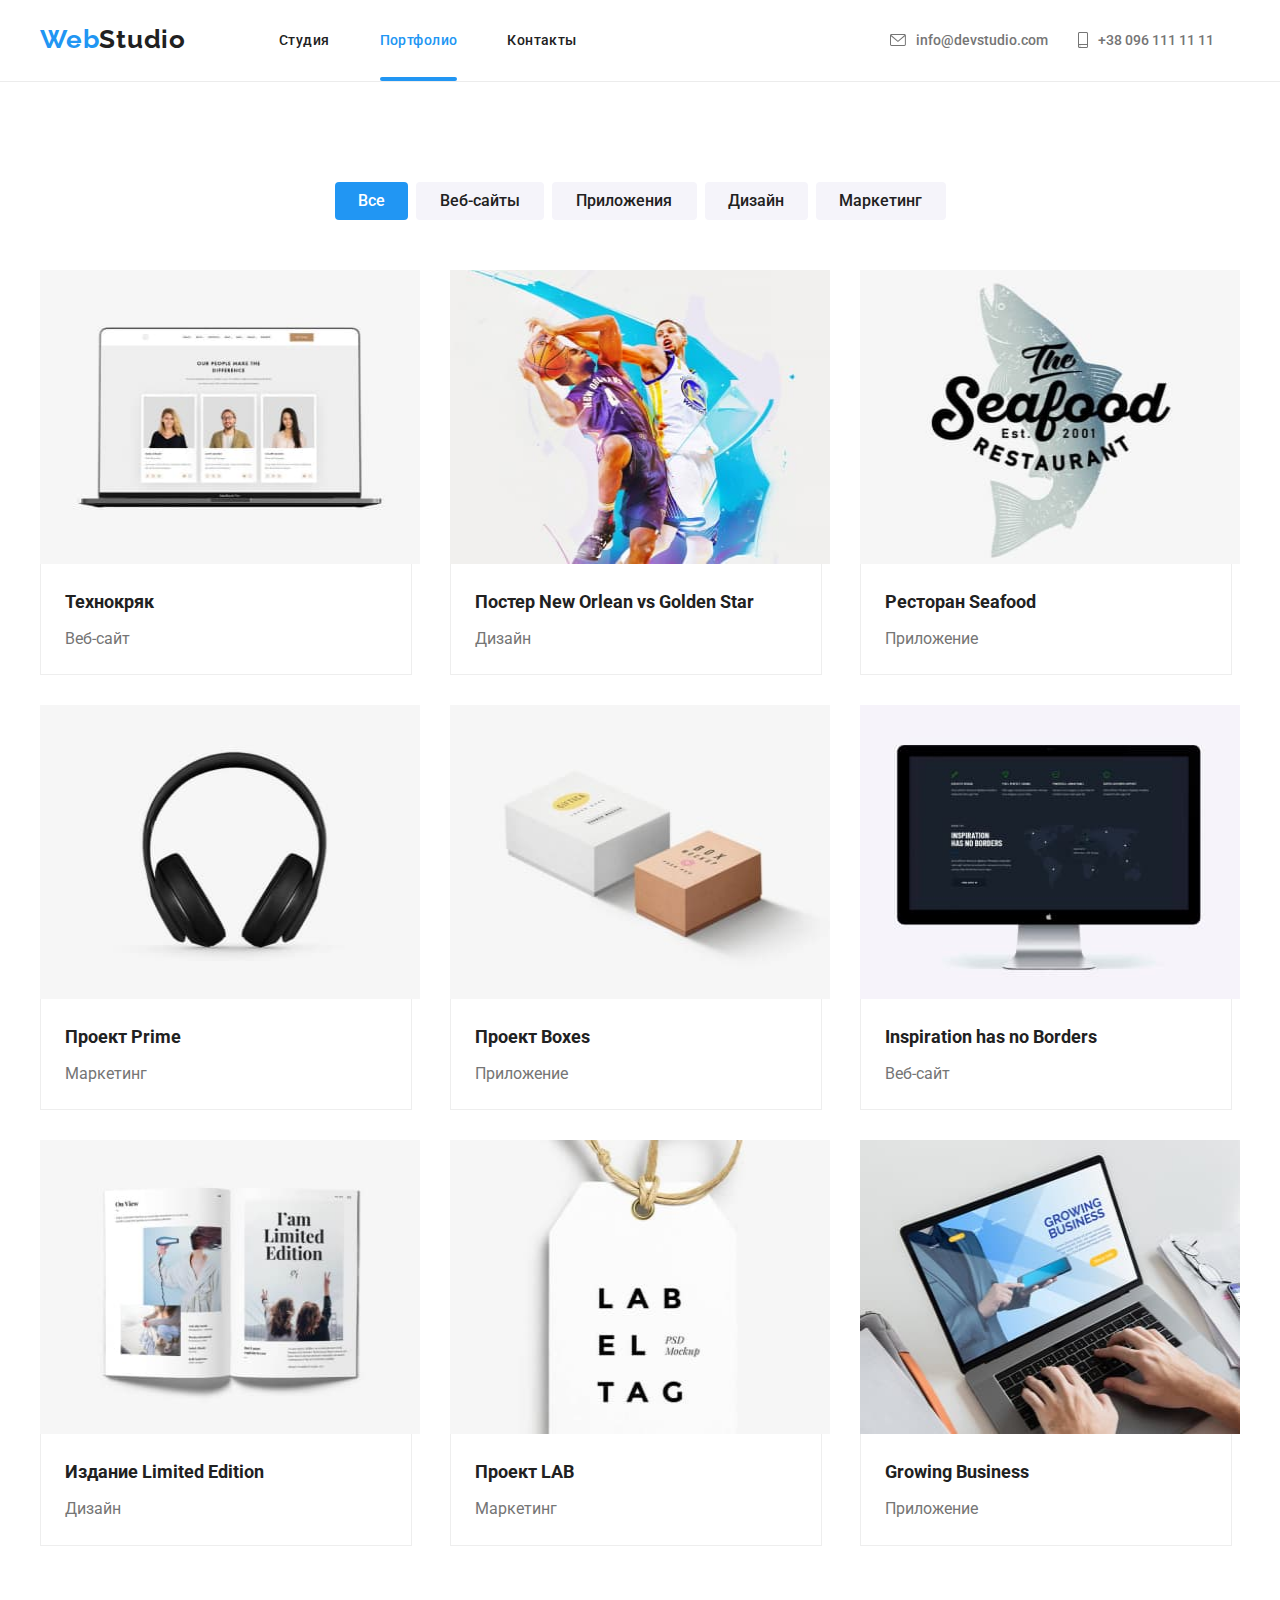
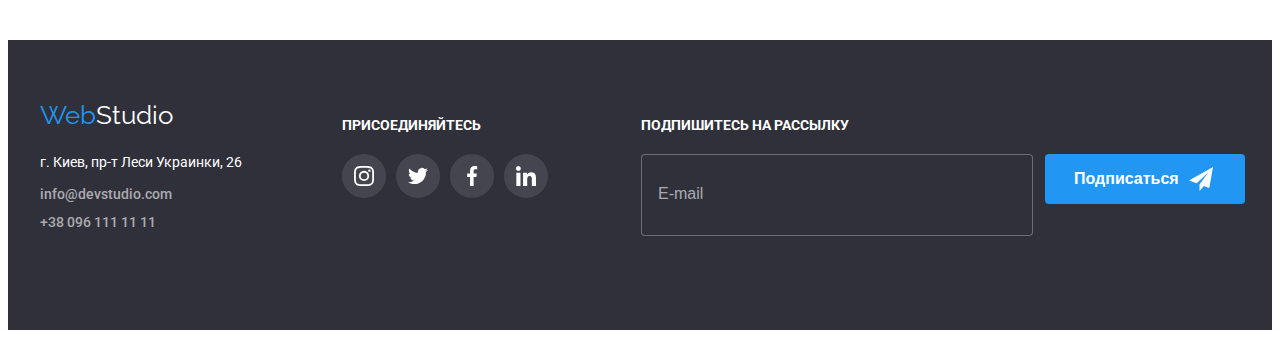
==== commit 599c68fd: "add image" ====
--- a/portfolio.html
+++ b/portfolio.html
@@ -91,8 +91,14 @@
 
                 <li class="portfolio__item">
                     <a href="" class="portfolio__link">
-                        <div class="portfolio__image">
-                            <img src="img/img1.jpg" alt="img1" width="370" height="294">
+                        <div class="portfolio__card">
+                            <img 
+                            class="portfolio__image"
+                            srcset="/img/img1.jpg 1x, /img/img1x2.jpg 2x" 
+                            src="./img/img1.jpg" 
+                            alt="img1" 
+                            width="370" 
+                            height="294">
                             <div class="portfolio__content">
                                 <p class="portfolio__cards-text">Ресурс предлагает комплексные предложения с разным уровнем функционала и сервисов. Все это позволит посетителю получить
                                 исчерпывающие сведения о компании или частном лице</p>
@@ -110,8 +116,13 @@
         
                 <li class="portfolio__item">
                     <a href="" class="portfolio__link">
-                        <div class="portfolio__image">
-                            <img src="img/img2.jpg" alt="img2" width="370" height="294">
+                        <div class="portfolio__card">
+                            <img 
+                            class="portfolio__image"
+                            srcset="img/img2.jpg 1x, img/img2x2.jpg 2x" 
+                            src="img/img2.jpg" 
+                            alt="img2" width="370" 
+                            height="294">
                             <div class="portfolio__content">
                                 <p class="portfolio__cards-text">Ресурс предлагает комплексные предложения с разным уровнем функционала и сервисов. Все это позволит посетителю получить
                                 исчерпывающие сведения о компании или частном лице.</p>
@@ -129,8 +140,14 @@
         
                 <li class="portfolio__item">
                     <a href="" class="portfolio__link">
-                        <div class="portfolio__image">
-                            <img src="img/img3.jpg" alt="img3" width="370" height="294">
+                        <div class="portfolio__card">
+                            <img 
+                            class="portfolio__image"
+                            srcset="img/img3.jpg 1x, img/img3x2.jpg 2x" 
+                            src="img/img3.jpg" 
+                            alt="img3" 
+                            width="370" 
+                            height="294">
                             <div class="portfolio__content">
                                 <p class="portfolio__cards-text">Ресурс предлагает комплексные предложения с разным уровнем функционала и сервисов. Все это позволит посетителю получить
                                 исчерпывающие сведения о компании или частном лице.</p>
@@ -148,8 +165,14 @@
         
                 <li class="portfolio__item">
                     <a href="" class="portfolio__link">
-                        <div class="portfolio__image">
-                            <img src="img/img4.jpg" alt="img4" width="370" height="294">
+                        <div class="portfolio__card">
+                            <img 
+                            class="portfolio__image"
+                            srcset="img/img4.jpg 1x, img/img4x2.jpg 2x" 
+                            src="img/img4.jpg" 
+                            alt="img4" 
+                            width="370" 
+                            height="294">
                             <div class="portfolio__content">
                                 <p class="portfolio__cards-text">Ресурс предлагает комплексные предложения с разным уровнем функционала и сервисов. Все это позволит посетителю получить
                                 исчерпывающие сведения о компании или частном лице.</p>
@@ -167,8 +190,14 @@
         
                 <li class="portfolio__item">
                     <a href="" class="portfolio__link">
-                        <div class="portfolio__image">
-                            <img src="img/img5.jpg" alt="img5" width="370" height="294">
+                        <div class="portfolio__card">
+                            <img 
+                            class="portfolio__image"
+                            srcset="img/img5.jpg 1x, img/img5x2.jpg 2x" 
+                            src="img/img5.jpg" 
+                            alt="img5" 
+                            width="370" 
+                            height="294">
                             <div class="portfolio__content">
                                 <p class="portfolio__cards-text">Ресурс предлагает комплексные предложения с разным уровнем функционала и сервисов. Все это позволит посетителю получить
                                 исчерпывающие сведения о компании или частном лице.</p>
@@ -186,8 +215,14 @@
         
                 <li class="portfolio__item">
                     <a href="" class="portfolio__link">
-                        <div class="portfolio__image">
-                            <img src="img/img6.jpg" alt="img6" width="370" height="294">
+                        <div class="portfolio__card">
+                            <img 
+                            class="portfolio__image"
+                            srcset="img/img6.jpg 1x, img/img6x2.jpg 2x" 
+                            src="img/img6.jpg" 
+                            alt="img6" 
+                            width="370" 
+                            height="294">
                             <div class="portfolio__content">
                                 <p class="portfolio__cards-text">Ресурс предлагает комплексные предложения с разным уровнем функционала и сервисов. Все это позволит посетителю получить
                                 исчерпывающие сведения о компании или частном лице.</p>
@@ -205,8 +240,14 @@
         
                 <li class="portfolio__item">
                     <a href="" class="portfolio__link">
-                        <div class="portfolio__image">
-                            <img src="img/img7.jpg" alt="img7" width="370" height="294">
+                        <div class="portfolio__card">
+                            <img 
+                            class="portfolio__image"
+                            srcset="img/img7.jpg 1x, img/img7x2.jpg 2x" 
+                            src="img/img7.jpg" 
+                            alt="img7" 
+                            width="370"
+                            height="294">
                             <div class="portfolio__content">
                                 <p class="portfolio__cards-text">Ресурс предлагает комплексные предложения с разным уровнем функционала и сервисов. Все это позволит посетителю получить
                                 исчерпывающие сведения о компании или частном лице.</p>
@@ -224,8 +265,14 @@
         
                 <li class="portfolio__item">
                     <a href="" class="portfolio__link">
-                        <div class="portfolio__image">
-                            <img src="img/img8.jpg" alt="img8" width="370" height="294">
+                        <div class="portfolio__card">
+                            <img 
+                            class="portfolio__image"
+                            srcset="img/img8.jpg 1x, img/img8x2.jpg 2x" 
+                            src="img/img8.jpg" 
+                            alt="img8" 
+                            width="370" 
+                            height="294">
                             <div class="portfolio__content">
                                 <p class="portfolio__cards-text">Ресурс предлагает комплексные предложения с разным уровнем функционала и сервисов. Все это позволит посетителю получить
                                 исчерпывающие сведения о компании или частном лице.</p>
@@ -243,8 +290,13 @@
         
                 <li class="portfolio__item">
                     <a href="" class="portfolio__link">
-                        <div class="portfolio__image">
-                            <img src="img/img9.jpg" alt="img9" width="370" height="294">
+                        <div class="portfolio__card">
+                            <img 
+                            class="portfolio__image"
+                            srcset="img/img9.jpg 1x, img/img9x2.jpg 2x" 
+                            src="img/img9.jpg" 
+                            alt="img9" width="370" 
+                            height="294">
                             <div class="portfolio__content">
                                 <p class="portfolio__cards-text">Ресурс предлагает комплексные предложения с разным уровнем функционала и сервисов. Все это позволит посетителю получить
                                 исчерпывающие сведения о компании или частном лице.</p>
--- a/css/main.min.css
+++ b/css/main.min.css
@@ -1,2 +1,2 @@
-body{background-color:var(--primari-white-color);font-family:'Roboto', sans-serif;padding-top:80px}body li{list-style-type:none}body a{text-decoration:none}body .container{margin-left:auto;margin-right:auto;padding-left:15px;padding-right:15px}@media screen and (min-width: 480px){body .container{width:480px}}@media screen and (min-width: 768px){body .container{width:768px}}@media screen and (min-width: 1200px){body .container{width:1200px}}@media screen and (max-width: 767px){.header__box{padding-top:16px;padding-bottom:16px;position:relative}}.header-line{position:fixed;width:100%;background-color:#ffffff;border-bottom:1px solid #ECECEC;top:0px;left:0px;z-index:9}@media screen and (min-width: 768px){.header__box{display:-webkit-box;display:-ms-flexbox;display:flex}}@media screen and (min-width: 768px){.header__nav{display:-webkit-box;display:-ms-flexbox;display:flex}}.header__logo{color:#2196F3;font-family:'Raleway', sans-serif;font-weight:700;font-size:24px;line-height:1.16;letter-spacing:0.03em}@media screen and (max-width: 767px){.header__logo{padding-top:16px;padding-bottom:16px}}@media screen and (min-width: 768px) and (max-width: 1199px){.header__logo{padding-top:26px;padding-bottom:26px}}@media screen and (min-width: 1200px){.header__logo{font-size:26px;line-height:1.2;padding-top:24px;padding-bottom:25px}}.header__text-logo{color:#212121}.haeder__button{position:absolute;top:10px;right:15px;display:-webkit-inline-box;display:-ms-inline-flexbox;display:inline-flex;margin:0px;padding:0px;border:none;background-color:transparent;z-index:1;fill:#212121}.haeder__button .icon-close{display:none}.haeder__button.is-open .icon-close{display:block}.haeder__button.is-open .icon-menu{display:none}.icon-close,.icon-menu:hover{fill:#2196F3}.icon-close,.icon-menu:focus{fill:#2196F3}@media screen and (max-width: 767px){.haeder__menu{display:none;position:absolute;top:0;left:0;width:100%;max-height:796px;background-color:#ffffff;padding:48px 40px 48px 40px}.haeder__menu.is-open{display:block}}@media screen and (min-width: 768px){.haeder__menu{display:-webkit-inline-box;display:-ms-inline-flexbox;display:inline-flex;-webkit-box-align:center;-ms-flex-align:center;align-items:center}}@media screen and (min-width: 1200px){.haeder__menu{display:-webkit-inline-box;display:-ms-inline-flexbox;display:inline-flex;-webkit-box-align:center;-ms-flex-align:center;align-items:center}}@media screen and (min-width: 768px){.haeder__button{display:none}}@media screen and (max-width: 767px){.header__list{padding:0px;margin-top:0px;margin-right:0px;margin-bottom:302px}.header__list .header__site+.header__site{margin-top:32px}}@media screen and (min-width: 768px){.header__list{display:-webkit-box;display:-ms-flexbox;display:flex;margin-top:0px;margin-right:0px;margin-bottom:0px;margin-left:88px;padding:0px}}@media screen and (min-width: 768px) and (min-width: 1200px){.header__list{margin-left:93px}}@media screen and (min-width: 768px){.header__list .header__site-link.current{color:#2196F3}.header__list .current::after{content:"";position:absolute;display:block;width:100%;height:4px;background-color:#2196F3;border-radius:2px;left:0px;bottom:0px}.header__list .header__site+.header__site{margin-left:50px}}@media screen and (min-width: 768px){.header__site{position:relative}}@media screen and (max-width: 767px){.header__site-link{display:block;color:#212121;font-weight:500;font-size:40px;line-height:1.175;letter-spacing:0.02em;padding-top:0px;padding-bottom:0px;-webkit-transition-property:color, fill;transition-property:color, fill;-webkit-transition-duration:250ms;transition-duration:250ms;-webkit-transition-timing-function:cubic-bezier(0.4, 0, 0.2, 1);transition-timing-function:cubic-bezier(0.4, 0, 0.2, 1)}.header__site-link:focus,.header__site-link:hover{color:#2196F3;fill:#2196F3}}@media screen and (min-width: 768px){.header__site-link{display:block;color:#212121;font-weight:500;font-size:14px;line-height:1.2;letter-spacing:0.03em;padding-top:32px;padding-bottom:32px;-webkit-transition-property:color, fill;transition-property:color, fill;-webkit-transition-duration:250ms;transition-duration:250ms;-webkit-transition-timing-function:cubic-bezier(0.4, 0, 0.2, 1);transition-timing-function:cubic-bezier(0.4, 0, 0.2, 1)}.header__site-link:focus,.header__site-link:hover{color:#2196F3;fill:#2196F3}}@media screen and (max-width: 767px){.header__contact{display:-webkit-box;display:-ms-flexbox;display:flex;-webkit-box-orient:vertical;-webkit-box-direction:reverse;-ms-flex-flow:column-reverse;flex-flow:column-reverse;margin-bottom:64px;padding:0px;margin-top:0px}.header__contact .header__site+.header__site{margin-bottom:32px}}@media screen and (min-width: 768px) and (max-width: 1199px){.header__contact{display:block;padding:21px 0px 21px 0px;margin-top:0px;margin-bottom:0px;margin-left:84px}.header__contact .header__site+.header__site{margin-top:10px}}@media screen and (min-width: 1200px){.header__contact{display:-webkit-box;display:-ms-flexbox;display:flex;margin-top:0px;margin-bottom:0px;margin-left:313px;padding:0px}.header__contact .header__site+.header__site{margin-left:30px}}@media screen and (max-width: 767px){.header__link-auth{display:-webkit-box;display:-ms-flexbox;display:flex;-webkit-box-align:center;-ms-flex-align:center;align-items:center;color:#757575;font-weight:500;font-size:24px;line-height:1.16;padding-top:0px;padding-bottom:0px;fill:#757575;-webkit-transition-property:color;transition-property:color;-webkit-transition-duration:250ms;transition-duration:250ms;-webkit-transition-timing-function:cubic-bezier(0.4, 0, 0.2, 1);transition-timing-function:cubic-bezier(0.4, 0, 0.2, 1)}.header__link-auth:hover,.header__link-auth:focus{color:#2196F3;fill:#2196F3}}@media screen and (min-width: 768px){.header__link-auth{display:-webkit-box;display:-ms-flexbox;display:flex;-webkit-box-align:center;-ms-flex-align:center;align-items:center;color:#757575;font-weight:500;font-size:12px;line-height:1.16;padding-top:0px;padding-bottom:0px;fill:#757575;-webkit-transition-property:color;transition-property:color;-webkit-transition-duration:250ms;transition-duration:250ms;-webkit-transition-timing-function:cubic-bezier(0.4, 0, 0.2, 1);transition-timing-function:cubic-bezier(0.4, 0, 0.2, 1)}.header__link-auth:hover,.header__link-auth:focus{color:#2196F3;fill:#2196F3}}@media screen and (min-width: 1200px){.header__link-auth{font-size:14px;line-height:1.2;padding-top:32px;padding-bottom:32px;-webkit-padding-start:0px;padding-inline-start:0px}}@media screen and (max-width: 767px){.haeder__tell{font-weight:500;font-size:34px;line-height:1.176;color:#2196F3}}@media screen and (max-width: 767px){.header__mail-icon{display:none}}@media screen and (min-width: 768px) and (max-width: 1199px){.header__mail-icon{margin-right:8px;fill:currentColor}}@media screen and (min-width: 1200px){.header__mail-icon{margin-right:10px}}@media screen and (max-width: 767px){.header__tell-icon{display:none}}@media screen and (min-width: 768px) and (max-width: 1199px){.header__tell-icon{margin-right:8px;fill:currentColor}}@media screen and (min-width: 1200px){.header__tell-icon{margin-right:10px}}@media screen and (max-width: 767px){.header__social-list{display:-webkit-box;display:-ms-flexbox;display:flex;-ms-flex-wrap:wrap;flex-wrap:wrap;width:100%;padding-left:0px;padding-right:43px;margin:0px}}@media screen and (min-width: 768px){.header__social-list{display:none}}@media screen and (max-width: 767px){.header__social-list .header__social-site+.header__social-site{display:-webkit-box;display:-ms-flexbox;display:flex;-webkit-box-align:center;-ms-flex-align:center;align-items:center;border-left:1px solid rgba(33,33,33,0.2);height:22px;margin-left:10px;padding-left:10px}}@media screen and (min-width: 768px){.header__social-list .header__social-site+.header__social-site{display:none}}@media screen and (max-width: 767px){.header__social-site{display:-webkit-inline-box;display:-ms-inline-flexbox;display:inline-flex}}@media screen and (min-width: 768px){.header__social-site{display:none}}@media screen and (max-width: 767px){.header__social-link{font-weight:500;font-size:18px;line-height:1.22;color:#2196F3}}@media screen and (min-width: 768px){.header__social-link{display:none}}.hero{background-color:#2F303A;text-align:center;padding-top:118px;padding-bottom:118px;max-width:1600px;margin-left:auto;margin-right:auto;background-image:-webkit-gradient(linear, left top, right top, from(rgba(47,48,58,0.4)), to(rgba(47,48,58,0.4))),url(../img/Img.jpg);background-image:linear-gradient(to right, rgba(47,48,58,0.4), rgba(47,48,58,0.4)),url(../img/Img.jpg);-webkit-transition-property:-webkit-box-shadow;transition-property:-webkit-box-shadow;transition-property:box-shadow;transition-property:box-shadow, -webkit-box-shadow;-webkit-transition-duration:250ms;transition-duration:250ms;-webkit-transition-timing-function:cubic-bezier(0.4, 0, 0.2, 1);transition-timing-function:cubic-bezier(0.4, 0, 0.2, 1)}.hero:hover{-webkit-box-shadow:0px 4px 4px rgba(0,0,0,0.25);box-shadow:0px 4px 4px rgba(0,0,0,0.25)}@media screen and (min-width: 1200px){.hero{padding-top:200px;padding-bottom:200px}}.hero__text{margin-top:0px;margin-bottom:30px;color:#fff;font-weight:900;font-size:26px;line-height:1.61}@media screen and (min-width: 1200px){.hero__text{font-size:44px;line-height:1.4}}.hero__button{background-color:#2196F3;color:#fff;font-family:inherit;font-weight:700;font-size:16px;line-height:1.2;cursor:pointer;padding:10px 32px;border-radius:4px;text-align:center;border:none;min-width:200px;height:50px;-webkit-transition-property:background-color;transition-property:background-color;-webkit-transition-duration:250ms;transition-duration:250ms;-webkit-transition-timing-function:cubic-bezier(0.4, 0, 0.2, 1);transition-timing-function:cubic-bezier(0.4, 0, 0.2, 1)}.hero__button:hover,.hero__button:focus{background-color:#188CE8}.benefits-section{padding-top:60px;padding-bottom:60px}@media screen and (min-width: 1200px){.benefits-section{padding-top:94px;padding-bottom:94px}}.benefits__list{margin-top:0px;-webkit-padding-start:0px;padding-inline-start:0px;margin-bottom:0px}@media screen and (min-width: 768px) and (max-width: 1199px){.benefits__list{display:-webkit-box;display:-ms-flexbox;display:flex;-ms-flex-wrap:wrap;flex-wrap:wrap;margin-left:-15px;margin-right:-15px}}@media screen and (min-width: 1200px){.benefits__list{display:-webkit-box;display:-ms-flexbox;display:flex}.benefits__list>.benefits__element+.benefits__element{margin-left:30px}}@media screen and (min-width: 768px) and (max-width: 1199px){.benefits__element{display:-webkit-box;display:-ms-flexbox;display:flex;-ms-flex-wrap:wrap;flex-wrap:wrap;width:calc((100% - 2 * 30px) / 2);margin-left:15px;margin-right:15px;margin-bottom:30px}}.benefits__element:nth-last-child(-n+2){margin-bottom:0px}.benefits__title{margin-top:0px;margin-bottom:10px;color:#212121;font-weight:700;font-size:14px;line-height:1.2;text-align:center}.benefits__text{margin-top:0px;margin-bottom:0px;color:#757575;font-weight:400;font-size:14px;line-height:1.7}.benefits__element-icon{width:100%;height:120px;margin-bottom:30px;background-color:#F5F4FA;display:-webkit-box;display:-ms-flexbox;display:flex;-webkit-box-pack:center;-ms-flex-pack:center;justify-content:center;-webkit-box-align:center;-ms-flex-align:center;align-items:center}@media screen and (min-width: 1200px){.benefits__element-icon{width:270px}}@media screen and (max-width: 1199px){.work{display:none}}@media screen and (min-width: 1200px){.work{padding-bottom:94px}}@media screen and (min-width: 1200px){.work__title{margin-top:0px;margin-bottom:50px;color:#212121;font-weight:700;font-size:36px;line-height:1.2;text-align:center}}@media screen and (min-width: 1200px){.work__list{display:-webkit-box;display:-ms-flexbox;display:flex;margin-top:0px;margin-bottom:0px;-webkit-padding-start:0px;padding-inline-start:0px}.work__list>.work__foto+.work__foto{margin-left:30px}}@media screen and (min-width: 1200px){.work__foto{position:relative}}@media screen and (min-width: 1200px){.work__foto-title{position:absolute;left:0px;bottom:0px;width:100%;height:70px;padding-top:27px;padding-bottom:27px;background:rgba(47,48,58,0.8)}}@media screen and (min-width: 1200px){.work__name-foto{font-weight:700;font-size:14px;line-height:1.14;text-align:center;color:#fff;margin:0px}}@media screen and (min-width: 1200px){.work__image{display:block}}.team{padding-top:60px;padding-bottom:60px;background-color:#F5F4FA}@media screen and (min-width: 1200px){.team{padding-top:94px;padding-bottom:94px}}.team__title{color:#212121;font-weight:700;font-size:28px;line-height:1.17;text-align:center;margin-top:0px;margin-bottom:30px}@media screen and (min-width: 1200px){.team__title{font-size:36px;line-height:1.2;margin-bottom:50px}}.team__list{-webkit-padding-start:0px;padding-inline-start:0px;margin-top:0px;margin-bottom:0px}@media screen and (min-width: 768px) and (max-width: 1199px){.team__list{display:-webkit-box;display:-ms-flexbox;display:flex;-ms-flex-wrap:wrap;flex-wrap:wrap;margin-left:-15px;margin-right:-15px}}@media screen and (min-width: 1200px){.team__list{display:-webkit-box;display:-ms-flexbox;display:flex}.team__list>.team__card+.team__card{margin-left:30px}}.team__card{background-color:#fff;text-align:center;margin-bottom:30px;border-radius:0px 0px 4px 4px;-webkit-box-shadow:0px 1px 3px 0px rgba(0,0,0,0.12),0px 1px 1px 0px rgba(0,0,0,0.14),0px 2px 1px 0px rgba(0,0,0,0.2);box-shadow:0px 1px 3px 0px rgba(0,0,0,0.12),0px 1px 1px 0px rgba(0,0,0,0.14),0px 2px 1px 0px rgba(0,0,0,0.2)}@media screen and (min-width: 768px) and (max-width: 1199px){.team__card{display:-webkit-box;display:-ms-flexbox;display:flex;-ms-flex-wrap:wrap;flex-wrap:wrap;width:calc((100% - 2 * 30px) / 2);margin-left:15px;margin-right:15px;margin-bottom:30px}.team__card:nth-last-child(-n+2){margin-bottom:0px}}.team__foto{display:block}.team__info{width:100%;padding-top:30px;padding-bottom:24px}@media screen and (min-width: 1200px){.team__info{padding-top:30px;padding-bottom:30px}}.team__name{color:#212121;font-weight:500;font-size:16px;line-height:1.2;margin-top:0px;margin-bottom:10px}.team__position{color:#757575;font-weight:400;font-size:16px;line-height:1.2;margin-top:0px;margin-bottom:16px}.team__icon-list{display:-webkit-box;display:-ms-flexbox;display:flex;padding:0px;-webkit-box-pack:center;-ms-flex-pack:center;justify-content:center}.team__icon-list .team__icon+.team__icon{margin-left:10px}@media screen and (min-width: 1200px){.team__icon-list{margin:0px 32px 0px 32px}}.team__link{display:-webkit-box;display:-ms-flexbox;display:flex;margin:0px;background-color:#fff;fill:#AFB1B8;width:44px;height:44px;-webkit-box-pack:center;-ms-flex-pack:center;justify-content:center;-webkit-box-align:center;-ms-flex-align:center;align-items:center;border-radius:50%;-webkit-transition-property:background-color, fill;transition-property:background-color, fill;-webkit-transition-duration:250ms;transition-duration:250ms;-webkit-transition-timing-function:cubic-bezier(0.4, 0, 0.2, 1);transition-timing-function:cubic-bezier(0.4, 0, 0.2, 1)}.team__link:hover,.team__link:focus{background-color:#2196F3;fill:#fff}.team__social-icon{display:-webkit-box;display:-ms-flexbox;display:flex;margin:0px;padding:0px}.clients{padding-top:60px;padding-bottom:60px}@media screen and (min-width: 1200px){.clients{padding-top:94px;padding-bottom:94px}}.clients__tile{color:#212121;font-weight:700;font-size:28px;line-height:1.17;text-align:center;margin-top:0px;margin-bottom:30px}@media screen and (min-width: 1200px){.clients__tile{font-size:36px;margin-bottom:50px}}.clients__list{-webkit-padding-start:0px;padding-inline-start:0px;display:-webkit-box;display:-ms-flexbox;display:flex;margin-bottom:0px}@media screen and (max-width: 1199px){.clients__list{-ms-flex-wrap:wrap;flex-wrap:wrap;margin-top:0px;margin-left:-15px;margin-right:-15px}}@media screen and (min-width: 1200px){.clients__list{-webkit-padding-start:0px;padding-inline-start:0px}.clients__list .clients__element+.clients__element{margin-left:30px}}.clients__element{display:-webkit-box;display:-ms-flexbox;display:flex;height:92px}@media screen and (max-width: 767px){.clients__element{-ms-flex-wrap:wrap;flex-wrap:wrap;width:calc((100% - 4 * 15px) / 2);margin-left:15px;margin-right:15px;margin-bottom:30px}.clients__element:nth-last-child(-n+2){margin-bottom:0px}}@media screen and (min-width: 768px) and (max-width: 1199px){.clients__element{-ms-flex-wrap:wrap;flex-wrap:wrap;width:calc((100% - 6 * 15px) / 3);margin-left:15px;margin-right:15px;margin-bottom:30px}.clients__element:nth-last-child(-n+3){margin-bottom:0px}}@media screen and (min-width: 1200px){.clients__element{width:170px;height:92px}}.clients__link{width:100%;height:100%;display:-webkit-box;display:-ms-flexbox;display:flex;-webkit-box-pack:center;-ms-flex-pack:center;justify-content:center;-webkit-box-align:center;-ms-flex-align:center;align-items:center;margin:0px;border:1px solid #afb1b8;border-radius:4px;fill:#AFB1B8;-webkit-transition-property:border, fill;transition-property:border, fill;-webkit-transition-duration:250ms;transition-duration:250ms;-webkit-transition-timing-function:cubic-bezier(0.4, 0, 0.2, 1);transition-timing-function:cubic-bezier(0.4, 0, 0.2, 1)}.clients__link:hover,.clients__link:focus{border:1px solid #2196f3;fill:#2196F3}.footer{background-color:#2F303A;padding-top:60px;padding-bottom:60px}@media screen and (max-width: 767px){.footer{text-align:center}}@media screen and (min-width: 768px) and (max-width: 1199px){.footer__container{display:-webkit-box;display:-ms-flexbox;display:flex;-ms-flex-wrap:wrap;flex-wrap:wrap;-webkit-box-pack:center;-ms-flex-pack:center;justify-content:center}}@media screen and (min-width: 1200px){.footer__container{display:-webkit-box;display:-ms-flexbox;display:flex}}.footer__logo{display:block;color:#2196F3;font-family:'Raleway', sans-serif;font-weight:400;font-size:24px;line-height:1.16;margin-bottom:20px}@media screen and (max-width: 767px){.footer__logo{text-align:center}}@media screen and (min-width: 1200px){.footer__logo{font-size:26px;line-height:1.2}}.footer__text-logo{color:#fff}.footer__section{list-style:none}.footer__addres{font-style:inherit}@media screen and (max-width: 1199px){.footer__addres{margin-bottom:60px}}@media screen and (min-width: 768px){.footer__addres{width:232px}}.footer__strit{color:#fff;font-style:normal;font-weight:400;font-size:14px;line-height:1.7;margin-top:0px;margin-bottom:8px}@media screen and (min-width: 1200px){.footer__strit{margin-bottom:9px}}.footer__contact{padding:0px;margin:0px}@media screen and (max-width: 1199px){.footer__mail{margin-bottom:8px}}@media screen and (min-width: 1200px){.footer__mail{margin-bottom:9px}}.footer__tell{padding:0px;margin:0px}.footer__link{color:rgba(255,255,255,0.6);font-weight:500;font-size:14px;line-height:1.2;padding:0px;-webkit-transition-property:color;transition-property:color;-webkit-transition-duration:250ms;transition-duration:250ms;-webkit-transition-timing-function:cubic-bezier(0.4, 0, 0.2, 1);transition-timing-function:cubic-bezier(0.4, 0, 0.2, 1)}@media screen and (max-width: 767px){.footer__box{margin-bottom:60px}}@media screen and (min-width: 768px) and (max-width: 1199px){.footer__box{margin-left:165px;margin-bottom:102px;padding-top:5px;padding-bottom:0px}}@media screen and (min-width: 1200px){.footer__box{margin-left:70px;padding-top:18px;padding-bottom:34px}}.footer__box-title{color:#fff;font-weight:700;font-size:14px;line-height:1.14;margin-top:0px;margin-bottom:20px}@media screen and (max-width: 1199px){.footer__box-title{text-align:center}}.footer__list{display:-webkit-box;display:-ms-flexbox;display:flex;-webkit-padding-start:0px;padding-inline-start:0px;margin:0px;-webkit-box-pack:center;-ms-flex-pack:center;justify-content:center}.footer__list .footer__element+.footer__element{margin-left:10px}.footer__box-link{width:44px;height:44px;display:-webkit-box;display:-ms-flexbox;display:flex;-webkit-box-pack:center;-ms-flex-pack:center;justify-content:center;-webkit-box-align:center;-ms-flex-align:center;align-items:center;margin:0px;background-color:rgba(255,255,255,0.1);fill:#fff;border-radius:50%;-webkit-transition-property:background-color, fill;transition-property:background-color, fill;-webkit-transition-duration:250ms;transition-duration:250ms;-webkit-transition-timing-function:cubic-bezier(0.4, 0, 0.2, 1);transition-timing-function:cubic-bezier(0.4, 0, 0.2, 1)}.footer__box-link:hover,.footer__box-link:focus{background-color:#2196F3}.footer__icon-box{fill:#fff}@media screen and (max-width: 767px){.footer__subscription{width:100%}}@media screen and (max-width: 1199px){.footer__subscription{display:inline-block;text-align:center;-webkit-box-pack:center;-ms-flex-pack:center;justify-content:center}}@media screen and (min-width: 1200px){.footer__subscription{margin-left:93px;padding-top:18px;padding-bottom:34px;width:570px}}.footer__subscription-title{font-weight:700;font-size:14px;line-height:1.14;margin-top:0px;margin-bottom:20px;color:#fff}@media screen and (max-width: 1199px){.footer__subscription-title{text-align:center}}@media screen and (min-width: 1200px){.footer__subscription-email{display:-webkit-inline-box;display:-ms-inline-flexbox;display:inline-flex}}.footer__subscription-email input::-webkit-input-placeholder{font-weight:400;font-size:16px;line-height:1.25;color:rgba(255,255,255,0.6)}.footer__subscription-email input:-ms-input-placeholder{font-weight:400;font-size:16px;line-height:1.25;color:rgba(255,255,255,0.6)}.footer__subscription-email input::-ms-input-placeholder{font-weight:400;font-size:16px;line-height:1.25;color:rgba(255,255,255,0.6)}.footer__subscription-email input::placeholder{font-weight:400;font-size:16px;line-height:1.25;color:rgba(255,255,255,0.6)}.footer__subscription-input{display:block;height:50px;padding:15px 16px;cursor:pointer;background-color:#2F303A;color:rgba(255,255,255,0.6);border:1px solid rgba(255,255,255,0.3);border-radius:4px;margin-bottom:20px}@media screen and (max-width: 767px){.footer__subscription-input{width:100%}}@media screen and (min-width: 768px) and (max-width: 1199px){.footer__subscription-input{width:450px}}@media screen and (min-width: 1200px){.footer__subscription-input{display:-webkit-inline-box;display:-ms-inline-flexbox;display:inline-flex;width:358px;margin:0px}}.footer__subscription-button{display:-webkit-inline-box;display:-ms-inline-flexbox;display:inline-flex;-webkit-box-align:center;-ms-flex-align:center;align-items:center;font-weight:700;font-size:16px;line-height:1.87;text-align:center;min-width:200px;height:50px;cursor:pointer;color:#fff;background:#2196F3;padding:10px 28px 10px 29px;border-radius:4px;border:none}@media screen and (min-width: 1200px){.footer__subscription-button{margin-left:12px}}.footer__subscription-icon{-webkit-box-align:center;-ms-flex-align:center;align-items:center;padding:0px;margin:0px;margin-left:10px}.portfolio{padding-top:60px;padding-bottom:60px}@media screen and (min-width: 1200px){.portfolio{padding-top:94px;padding-bottom:94px}}.portfolio__filter{display:-webkit-box;display:-ms-flexbox;display:flex;-ms-flex-wrap:wrap;flex-wrap:wrap;margin-top:0px;margin-bottom:40px;-webkit-padding-start:0px;padding-inline-start:0px}.portfolio__filter>.portfolio__btn+.portfolio__btn{margin-left:8px}.portfolio__filter .current{background-color:#2196F3;color:#fff}.portfolio__filter button:hover,.portfolio__filter button:focus{background-color:#2196F3;color:#fff;-webkit-box-shadow:0px 4px 4px rgba(0,0,0,0.25);box-shadow:0px 4px 4px rgba(0,0,0,0.25)}.portfolio__filter button{font-family:inherit;font-weight:500;font-size:16px;line-height:1.6;color:#212121;background-color:#F5F4FA;cursor:pointer;padding:6px 22px;border-radius:4px;display:inline-block;text-align:center;border:none;margin-bottom:0px;-webkit-transition-property:background-color, color, -webkit-box-shadow;transition-property:background-color, color, -webkit-box-shadow;transition-property:background-color, color, box-shadow;transition-property:background-color, color, box-shadow, -webkit-box-shadow;-webkit-transition-duration:250ms;transition-duration:250ms;-webkit-transition-timing-function:cubic-bezier(0.4, 0, 0.2, 1);transition-timing-function:cubic-bezier(0.4, 0, 0.2, 1)}@media screen and (min-width: 768px){.portfolio__filter{margin-bottom:30px;-webkit-box-pack:center;-ms-flex-pack:center;justify-content:center}}@media screen and (min-width: 1200px){.portfolio__filter{margin-bottom:50px;-webkit-box-pack:center;-ms-flex-pack:center;justify-content:center}}@media screen and (max-width: 767px){.portfolio__filter .portfolio__btn{margin-bottom:15px}}.portfolio__btn-all{min-width:73px}.portfolio__btn-site{min-width:128px}.portfolio__btn-app{min-width:145px}.portfolio__btn-desighn{min-width:103px}.portfolio__btn-marketing{min-width:130px}@media screen and (max-width: 767px){.portfolio__galery{max-width:450px;padding:0px}.portfolio__galery .portfolio__item+.portfolio__item{margin-top:30px}}@media screen and (min-width: 768px){.portfolio__galery{display:-webkit-box;display:-ms-flexbox;display:flex;-ms-flex-wrap:wrap;flex-wrap:wrap;margin-top:0px;-webkit-padding-start:0px;padding-inline-start:0px}}.portfolio__item{-webkit-transition-property:opacity, -webkit-box-shadow;transition-property:opacity, -webkit-box-shadow;transition-property:opacity, box-shadow;transition-property:opacity, box-shadow, -webkit-box-shadow;-webkit-transition-duration:250ms;transition-duration:250ms;-webkit-transition-timing-function:cubic-bezier(0.4, 0, 0.2, 1);transition-timing-function:cubic-bezier(0.4, 0, 0.2, 1)}.portfolio__item:hover{-webkit-box-shadow:0px 4px 4px rgba(0,0,0,0.25);box-shadow:0px 4px 4px rgba(0,0,0,0.25)}.portfolio__item img{display:block}.portfolio__item:hover ::before,.portfolio__item:hover .portfolio__content{-webkit-transform:translateY(-294px);transform:translateY(-294px)}@media screen and (max-width: 767px){.portfolio__item{max-width:450px}}@media screen and (min-width: 1200px){.portfolio__item{margin-bottom:30px;margin-right:30px}.portfolio__item:nth-child(3n){margin-right:0px}.portfolio__item:nth-last-child(-n+3){margin-bottom:0px}}.portfolio__image{position:relative;overflow:hidden}.portfolio__image::before{content:'';display:-webkit-box;display:-ms-flexbox;display:flex;position:absolute;border-color:aqua;background:rgba(33,150,243,0.9);-webkit-transition:-webkit-transform 250ms cubic-bezier(0.4, 0, 0.2, 1);transition:-webkit-transform 250ms cubic-bezier(0.4, 0, 0.2, 1);transition:transform 250ms cubic-bezier(0.4, 0, 0.2, 1);transition:transform 250ms cubic-bezier(0.4, 0, 0.2, 1), -webkit-transform 250ms cubic-bezier(0.4, 0, 0.2, 1)}@media screen and (max-width: 767px){.portfolio__image::before{left:0px;top:294px;height:294px;width:370px;max-width:450px}}@media screen and (min-width: 1200px){.portfolio__image::before{left:0px;top:294px;height:294px;width:370px}}.portfolio__content{position:absolute;height:168px;left:24px;top:357px;-webkit-transition:-webkit-transform 250ms cubic-bezier(0.4, 0, 0.2, 1);transition:-webkit-transform 250ms cubic-bezier(0.4, 0, 0.2, 1);transition:transform 250ms cubic-bezier(0.4, 0, 0.2, 1);transition:transform 250ms cubic-bezier(0.4, 0, 0.2, 1), -webkit-transform 250ms cubic-bezier(0.4, 0, 0.2, 1)}@media screen and (max-width: 767px){.portfolio__content{max-width:450px}}@media screen and (min-width: 1200px){.portfolio__content{width:322px}}.portfolio__cards-text{font-weight:400;font-size:18px;line-height:1.55;color:#ffffff;margin:0px}.portfolio__border{border-left:1px solid #eee;border-right:1px solid #eee;border-bottom:1px solid #eee}@media screen and (max-width: 767px){.portfolio__border{max-width:450px;margin:0px}}@media screen and (min-width: 1200px){.portfolio__border{width:370px}}.portfolio__text{padding:20px 24px}.portfolio__name{font-weight:700;font-size:18px;line-height:2;color:#212121;margin-top:0px;margin-bottom:4px}.portfolio__work{font-weight:400;font-size:16px;line-height:1.9;color:#757575;margin-top:0px;margin-bottom:0px}.backdrop{position:fixed;top:0px;left:0px;width:100%;height:100%;z-index:10;background:rgba(0,0,0,0.2);-webkit-transition-property:opacity, -webkit-box-shadow;transition-property:opacity, -webkit-box-shadow;transition-property:opacity, box-shadow;transition-property:opacity, box-shadow, -webkit-box-shadow;-webkit-transition-duration:250ms;transition-duration:250ms;-webkit-transition-timing-function:cubic-bezier(0.4, 0, 0.2, 1);transition-timing-function:cubic-bezier(0.4, 0, 0.2, 1);overflow-y:scroll}.backdrop__modal{position:relative;top:50%;left:50%;-webkit-transform:translate(-50%, -50%);transform:translate(-50%, -50%);background-color:#fff;border-radius:4px;-webkit-box-shadow:0px 1px 3px rgba(0,0,0,0.12),0px 1px 1px rgba(0,0,0,0.14),0px 2px 1px rgba(0,0,0,0.2);box-shadow:0px 1px 3px rgba(0,0,0,0.12),0px 1px 1px rgba(0,0,0,0.14),0px 2px 1px rgba(0,0,0,0.2)}@media screen and (max-width: 1199px){.backdrop__modal{max-width:450px;min-height:609px}}@media screen and (min-width: 1200px){.backdrop__modal{width:528px;height:581px}}.backdrop__modal-btn{display:-webkit-box;display:-ms-flexbox;display:flex;-webkit-box-pack:center;-ms-flex-pack:center;justify-content:center;-webkit-box-align:center;-ms-flex-align:center;align-items:center;position:absolute;top:8px;right:8px;width:30px;height:30px;background:#fff;border:1px solid rgba(0,0,0,0.1);border-radius:50%;padding:0;cursor:pointer;fill:#000000}.backdrop__icon-close{-webkit-transition-property:fill;transition-property:fill;-webkit-transition-duration:250ms;transition-duration:250ms;-webkit-transition-timing-function:cubic-bezier(0.4, 0, 0.2, 1);transition-timing-function:cubic-bezier(0.4, 0, 0.2, 1)}.backdrop__icon-close:hover{fill:#188CE8}.is-hidden{opacity:0;pointer-events:none}.backdrop__form{width:100%;height:100%;padding:40px}.backdrop__form-title{font-weight:700;font-size:20px;line-height:1.5;text-align:center;margin-top:0px;margin-bottom:12px}@media screen and (min-width: 1200px){.backdrop__form-title{line-height:1.15}}.backdrop__form-field{display:-webkit-box;display:-ms-flexbox;display:flex;position:relative;-webkit-box-orient:vertical;-webkit-box-direction:normal;-ms-flex-direction:column;flex-direction:column;margin-bottom:10px;fill:#000000;-webkit-transition:-webkit-transform 250ms cubic-bezier(0.4, 0, 0.2, 1);transition:-webkit-transform 250ms cubic-bezier(0.4, 0, 0.2, 1);transition:transform 250ms cubic-bezier(0.4, 0, 0.2, 1);transition:transform 250ms cubic-bezier(0.4, 0, 0.2, 1), -webkit-transform 250ms cubic-bezier(0.4, 0, 0.2, 1);font-weight:400;font-size:12px;line-height:1.16;color:#757575}.backdrop__form-input{display:-webkit-box;display:-ms-flexbox;display:flex;margin-top:4px;padding:12px 12px 12px 42px;height:40px;border:1px solid rgba(33,33,33,0.2);border-radius:4px;cursor:pointer}.backdrop__form-input:focus+.backdrop__icon-form{fill:#2196F3}.backdrop__form-input:focus,.backdrop__form-texterea:focus{outline:1px solid #2196F3}.backdrop__icon-form{position:absolute;top:28px;right:12px;bottom:11px;left:12px}.backdrop__form-texterea{border:1px solid rgba(33,33,33,0.2);border-radius:4px;resize:none;width:370px;height:120px;padding:12px 16px;margin-top:4px;cursor:pointer}@media screen and (min-width: 1200px){.backdrop__form-texterea{width:448px}}textarea::-webkit-input-placeholder{font-weight:400;font-size:14px;line-height:1.14;color:rgba(117,117,117,0.5)}textarea:-ms-input-placeholder{font-weight:400;font-size:14px;line-height:1.14;color:rgba(117,117,117,0.5)}textarea::-ms-input-placeholder{font-weight:400;font-size:14px;line-height:1.14;color:rgba(117,117,117,0.5)}textarea::placeholder{font-weight:400;font-size:14px;line-height:1.14;color:rgba(117,117,117,0.5)}.backdrop__policy{display:-webkit-box;display:-ms-flexbox;display:flex;margin:20px 0px 30px 0px}.backdrop__agree{display:-webkit-box;display:-ms-flexbox;display:flex;-webkit-box-align:center;-ms-flex-align:center;align-items:center;font-weight:400;font-size:12px;line-height:1.16;letter-spacing:0.03em;color:#757575}@media screen and (min-width: 1200px){.backdrop__agree{display:-webkit-box;display:-ms-flexbox;display:flex;font-size:14px;line-height:1.71;padding-left:12px}}.backdrop__input-agree{position:absolute;width:1px;height:1px;margin:-1px;border:0;padding:0px;clip:rect(0 0 0 0);overflow:hidden}.backdrop__input-agree:checked+.backdrop__icon-agree{background-color:#2196F3;background-image:url(../img/icon-check.svg);background-size:contain;background-origin:border-box;border-color:#2196F3}.backdrop__icon-agree{display:inline-block;width:16px;height:15px;border:2px solid #000000;border-radius:3px;margin-right:8px}@media screen and (min-width: 1200px){.backdrop__icon-agree{margin-right:7px}}.backdrop__contract-link{display:-webkit-box;display:-ms-flexbox;display:flex;font-weight:400;font-size:12px;line-height:1.16;letter-spacing:0.03em;-webkit-text-decoration-line:underline;text-decoration-line:underline;color:#2196F3;margin-left:5px}@media screen and (min-width: 1200px){.backdrop__contract-link{font-size:14px;line-height:1.71}}.backdrop__button-form{font-family:inherit;font-weight:700;font-size:16px;line-height:1.87;display:-webkit-box;display:-ms-flexbox;display:flex;margin-left:auto;margin-right:auto;padding:10px 55px 10px 56px;cursor:pointer;max-width:200px;color:#fff;background:#188CE8;-webkit-filter:drop-shadow(0px 4px 4px rgba(0,0,0,0.25));filter:drop-shadow(0px 4px 4px rgba(0,0,0,0.25));border:none;border-radius:4px;-webkit-transition-property:background-color, color, -webkit-box-shadow;transition-property:background-color, color, -webkit-box-shadow;transition-property:background-color, color, box-shadow;transition-property:background-color, color, box-shadow, -webkit-box-shadow;-webkit-transition-duration:250ms;transition-duration:250ms;-webkit-transition-timing-function:cubic-bezier(0.4, 0, 0.2, 1);transition-timing-function:cubic-bezier(0.4, 0, 0.2, 1)}.backdrop__button-form:hover{-webkit-box-shadow:0px 4px 4px rgba(0,0,0,0.15);box-shadow:0px 4px 4px rgba(0,0,0,0.15)}
+body{background-color:var(--primari-white-color);font-family:'Roboto', sans-serif;padding-top:80px}@media screen and (max-width: 767px){body{padding-top:60px}}body li{list-style-type:none}body a{text-decoration:none}body img{display:block;min-width:100%;height:auto}body .container{margin-left:auto;margin-right:auto;padding-left:15px;padding-right:15px}@media screen and (min-width: 480px){body .container{width:480px}}@media screen and (min-width: 768px){body .container{width:768px}}@media screen and (min-width: 1200px){body .container{width:1200px}}@media screen and (max-width: 767px){.header__box{padding-top:16px;padding-bottom:16px;position:relative}}.header-line{position:fixed;width:100%;background-color:#ffffff;border-bottom:1px solid #ECECEC;top:0px;left:0px;z-index:9}@media screen and (min-width: 768px){.header__box{display:-webkit-box;display:-ms-flexbox;display:flex}}@media screen and (min-width: 768px){.header__nav{display:-webkit-box;display:-ms-flexbox;display:flex}}.header__logo{color:#2196F3;font-family:'Raleway', sans-serif;font-weight:700;font-size:24px;line-height:1.16;letter-spacing:0.03em}@media screen and (max-width: 767px){.header__logo{padding-top:16px;padding-bottom:16px}}@media screen and (min-width: 768px) and (max-width: 1199px){.header__logo{padding-top:26px;padding-bottom:26px}}@media screen and (min-width: 1200px){.header__logo{font-size:26px;line-height:1.2;padding-top:24px;padding-bottom:25px}}.header__text-logo{color:#212121}.haeder__button{position:absolute;top:10px;right:15px;display:-webkit-inline-box;display:-ms-inline-flexbox;display:inline-flex;margin:0px;padding:0px;border:none;background-color:transparent;z-index:1;fill:#212121}.haeder__button .icon-close{display:none}.haeder__button.is-open .icon-close{display:block}.haeder__button.is-open .icon-menu{display:none}.icon-close,.icon-menu{fill:#212121}.icon-close,.icon-menu:hover{fill:#2196F3}.icon-close,.icon-menu:focus{fill:#2196F3}@media screen and (max-width: 767px){.haeder__menu{display:none;position:absolute;top:0;left:0;width:480px;min-height:796px;background-color:#ffffff;padding:48px 40px 48px 40px}.haeder__menu.is-open{display:block}}@media screen and (min-width: 768px){.haeder__menu{display:-webkit-inline-box;display:-ms-inline-flexbox;display:inline-flex;-webkit-box-align:center;-ms-flex-align:center;align-items:center}}@media screen and (min-width: 1200px){.haeder__menu{display:-webkit-inline-box;display:-ms-inline-flexbox;display:inline-flex;-webkit-box-align:center;-ms-flex-align:center;align-items:center}}@media screen and (min-width: 768px){.haeder__button{display:none}}@media screen and (max-width: 767px){.header__list{padding:0px;margin-top:0px;margin-right:0px;margin-bottom:302px}.header__list .header__site+.header__site{margin-top:32px}}@media screen and (min-width: 768px){.header__list{display:-webkit-box;display:-ms-flexbox;display:flex;margin-top:0px;margin-right:0px;margin-bottom:0px;margin-left:88px;padding:0px}}@media screen and (min-width: 768px) and (min-width: 1200px){.header__list{margin-left:93px}}@media screen and (min-width: 768px){.header__list .header__site-link.current{color:#2196F3}.header__list .current::after{content:"";position:absolute;display:block;width:100%;height:4px;background-color:#2196F3;border-radius:2px;left:0px;bottom:0px}.header__list .header__site+.header__site{margin-left:50px}}@media screen and (min-width: 768px){.header__site{position:relative}}@media screen and (max-width: 767px){.header__site-link{display:block;color:#212121;font-weight:500;font-size:40px;line-height:1.175;letter-spacing:0.02em;padding-top:0px;padding-bottom:0px;-webkit-transition-property:color, fill;transition-property:color, fill;-webkit-transition-duration:250ms;transition-duration:250ms;-webkit-transition-timing-function:cubic-bezier(0.4, 0, 0.2, 1);transition-timing-function:cubic-bezier(0.4, 0, 0.2, 1)}.header__site-link:focus,.header__site-link:hover{color:#2196F3;fill:#2196F3}}@media screen and (min-width: 768px){.header__site-link{display:block;color:#212121;font-weight:500;font-size:14px;line-height:1.2;letter-spacing:0.03em;padding-top:32px;padding-bottom:32px;-webkit-transition-property:color, fill;transition-property:color, fill;-webkit-transition-duration:250ms;transition-duration:250ms;-webkit-transition-timing-function:cubic-bezier(0.4, 0, 0.2, 1);transition-timing-function:cubic-bezier(0.4, 0, 0.2, 1)}.header__site-link:focus,.header__site-link:hover{color:#2196F3;fill:#2196F3}}@media screen and (max-width: 767px){.header__contact{display:-webkit-box;display:-ms-flexbox;display:flex;-webkit-box-orient:vertical;-webkit-box-direction:reverse;-ms-flex-flow:column-reverse;flex-flow:column-reverse;margin-bottom:64px;padding:0px;margin-top:0px}.header__contact .header__site+.header__site{margin-bottom:32px}}@media screen and (min-width: 768px) and (max-width: 1199px){.header__contact{display:block;padding:21px 0px 21px 0px;margin-top:0px;margin-bottom:0px;margin-left:84px}.header__contact .header__site+.header__site{margin-top:10px}}@media screen and (min-width: 1200px){.header__contact{display:-webkit-box;display:-ms-flexbox;display:flex;margin-top:0px;margin-bottom:0px;margin-left:313px;padding:0px}.header__contact .header__site+.header__site{margin-left:30px}}@media screen and (max-width: 767px){.header__link-auth{display:-webkit-box;display:-ms-flexbox;display:flex;-webkit-box-align:center;-ms-flex-align:center;align-items:center;color:#757575;font-weight:500;font-size:24px;line-height:1.16;padding-top:0px;padding-bottom:0px;fill:#757575;-webkit-transition-property:color;transition-property:color;-webkit-transition-duration:250ms;transition-duration:250ms;-webkit-transition-timing-function:cubic-bezier(0.4, 0, 0.2, 1);transition-timing-function:cubic-bezier(0.4, 0, 0.2, 1)}.header__link-auth:hover,.header__link-auth:focus{color:#2196F3;fill:#2196F3}}@media screen and (min-width: 768px){.header__link-auth{display:-webkit-box;display:-ms-flexbox;display:flex;-webkit-box-align:center;-ms-flex-align:center;align-items:center;color:#757575;font-weight:500;font-size:12px;line-height:1.16;padding-top:0px;padding-bottom:0px;fill:#757575;-webkit-transition-property:color;transition-property:color;-webkit-transition-duration:250ms;transition-duration:250ms;-webkit-transition-timing-function:cubic-bezier(0.4, 0, 0.2, 1);transition-timing-function:cubic-bezier(0.4, 0, 0.2, 1)}.header__link-auth:hover,.header__link-auth:focus{color:#2196F3;fill:#2196F3}}@media screen and (min-width: 1200px){.header__link-auth{font-size:14px;line-height:1.2;padding-top:32px;padding-bottom:32px;-webkit-padding-start:0px;padding-inline-start:0px}}@media screen and (max-width: 767px){.haeder__tell{font-weight:500;font-size:34px;line-height:1.176;color:#2196F3}}@media screen and (max-width: 767px){.header__mail-icon{display:none}}@media screen and (min-width: 768px) and (max-width: 1199px){.header__mail-icon{margin-right:8px;fill:currentColor}}@media screen and (min-width: 1200px){.header__mail-icon{margin-right:10px}}@media screen and (max-width: 767px){.header__tell-icon{display:none}}@media screen and (min-width: 768px) and (max-width: 1199px){.header__tell-icon{margin-right:8px;fill:currentColor}}@media screen and (min-width: 1200px){.header__tell-icon{margin-right:10px}}@media screen and (max-width: 767px){.header__social-list{display:-webkit-box;display:-ms-flexbox;display:flex;-ms-flex-wrap:wrap;flex-wrap:wrap;width:100%;padding-left:0px;padding-right:43px;margin:0px}}@media screen and (min-width: 768px){.header__social-list{display:none}}@media screen and (max-width: 767px){.header__social-list .header__social-site+.header__social-site{display:-webkit-box;display:-ms-flexbox;display:flex;-webkit-box-align:center;-ms-flex-align:center;align-items:center;border-left:1px solid rgba(33,33,33,0.2);height:22px;margin-left:10px;padding-left:10px}}@media screen and (min-width: 768px){.header__social-list .header__social-site+.header__social-site{display:none}}@media screen and (max-width: 767px){.header__social-site{display:-webkit-inline-box;display:-ms-inline-flexbox;display:inline-flex}}@media screen and (min-width: 768px){.header__social-site{display:none}}@media screen and (max-width: 767px){.header__social-link{font-weight:500;font-size:18px;line-height:1.22;color:#2196F3}}@media screen and (min-width: 768px){.header__social-link{display:none}}.hero{max-width:480px;max-height:400px;background-size:480px 400px;background-color:#2F303A;text-align:center;padding-top:118px;padding-bottom:118px;margin-left:auto;margin-right:auto;background-image:-webkit-gradient(linear, left top, right top, from(rgba(47,48,58,0.4)), to(rgba(47,48,58,0.4))),url(../img/Headermobx1.jpg);background-image:linear-gradient(to right, rgba(47,48,58,0.4), rgba(47,48,58,0.4)),url(../img/Headermobx1.jpg);background-repeat:no-repeat;-webkit-transition-property:-webkit-box-shadow;transition-property:-webkit-box-shadow;transition-property:box-shadow;transition-property:box-shadow, -webkit-box-shadow;-webkit-transition-duration:250ms;transition-duration:250ms;-webkit-transition-timing-function:cubic-bezier(0.4, 0, 0.2, 1);transition-timing-function:cubic-bezier(0.4, 0, 0.2, 1)}@media screen and (min-width: 768px) and (max-width: 1199px){.hero{max-width:768px;max-height:400px;background-size:768px 400px;background-image:url(../img/Headertabx1.jpg)}}@media screen and (min-width: 1200px){.hero{padding-top:200px;padding-bottom:200px;max-height:600px;max-width:1600px;background-size:1600px 600px;background-image:url(../img/Img.jpg)}}.hero:hover{-webkit-box-shadow:0px 4px 4px rgba(0,0,0,0.25);box-shadow:0px 4px 4px rgba(0,0,0,0.25)}@media screen and (min-device-pixel-ratio: 2), screen and (-webkit-min-device-pixel-ratio: 2), screen and (min-resolution: 192dpi), screen and (min-resolution: 2dppx){.hero{background-image:url(../img/Headermobx2.jpg)}}@media screen and (min-device-pixel-ratio: 2) and (min-width: 768px) and (max-width: 1199px), screen and (-webkit-min-device-pixel-ratio: 2) and (min-width: 768px) and (max-width: 1199px), screen and (min-resolution: 192dpi) and (min-width: 768px) and (max-width: 1199px), screen and (min-resolution: 2dppx) and (min-width: 768px) and (max-width: 1199px){.hero{background-image:url(../img/Headertabx2.jpg)}}@media screen and (min-device-pixel-ratio: 2) and (min-width: 1200px), screen and (-webkit-min-device-pixel-ratio: 2) and (min-width: 1200px), screen and (min-resolution: 192dpi) and (min-width: 1200px), screen and (min-resolution: 2dppx) and (min-width: 1200px){.hero{background-image:url(../img/Imgx2.jpg)}}.hero__text{margin-top:0px;margin-bottom:30px;color:#fff;font-weight:900;font-size:26px;line-height:1.61}@media screen and (min-width: 1200px){.hero__text{font-size:44px;line-height:1.4}}.hero__button{background-color:#2196F3;color:#fff;font-family:inherit;font-weight:700;font-size:16px;line-height:1.2;cursor:pointer;padding:10px 32px;border-radius:4px;text-align:center;border:none;min-width:200px;height:50px;-webkit-transition-property:background-color;transition-property:background-color;-webkit-transition-duration:250ms;transition-duration:250ms;-webkit-transition-timing-function:cubic-bezier(0.4, 0, 0.2, 1);transition-timing-function:cubic-bezier(0.4, 0, 0.2, 1)}.hero__button:hover,.hero__button:focus{background-color:#188CE8}.benefits-section{padding-top:60px;padding-bottom:60px}@media screen and (min-width: 1200px){.benefits-section{padding-top:94px;padding-bottom:94px}}.benefits__list{margin-top:0px;-webkit-padding-start:0px;padding-inline-start:0px;margin-bottom:0px}@media screen and (min-width: 768px) and (max-width: 1199px){.benefits__list{display:-webkit-box;display:-ms-flexbox;display:flex;-ms-flex-wrap:wrap;flex-wrap:wrap;margin-left:-15px;margin-right:-15px}}@media screen and (min-width: 1200px){.benefits__list{display:-webkit-box;display:-ms-flexbox;display:flex}.benefits__list>.benefits__element+.benefits__element{margin-left:30px}}@media screen and (max-width: 767px){.benefits__element{margin-bottom:30px}.benefits__element:nth-last-child(-n+1){margin-bottom:0px}}@media screen and (min-width: 768px) and (max-width: 1199px){.benefits__element{display:-webkit-box;display:-ms-flexbox;display:flex;-ms-flex-wrap:wrap;flex-wrap:wrap;width:calc((100% - 2 * 30px) / 2);margin-left:15px;margin-right:15px;margin-bottom:30px}.benefits__element:nth-last-child(-n+2){margin-bottom:0px}}.benefits__title{margin-top:0px;margin-bottom:10px;color:#212121;font-weight:700;font-size:14px;line-height:1.2;text-align:center}.benefits__text{margin-top:0px;margin-bottom:0px;color:#757575;font-weight:400;font-size:14px;line-height:1.7}.benefits__element-icon{width:100%;height:120px;margin-bottom:30px;background-color:#F5F4FA;display:-webkit-box;display:-ms-flexbox;display:flex;-webkit-box-pack:center;-ms-flex-pack:center;justify-content:center;-webkit-box-align:center;-ms-flex-align:center;align-items:center}@media screen and (min-width: 1200px){.benefits__element-icon{width:270px}}@media screen and (max-width: 1199px){.work{display:none}}@media screen and (min-width: 1200px){.work{padding-bottom:94px}}@media screen and (min-width: 1200px){.work__title{margin-top:0px;margin-bottom:50px;color:#212121;font-weight:700;font-size:36px;line-height:1.2;text-align:center}}@media screen and (min-width: 1200px){.work__list{display:-webkit-box;display:-ms-flexbox;display:flex;margin-top:0px;margin-bottom:0px;-webkit-padding-start:0px;padding-inline-start:0px}.work__list>.work__foto+.work__foto{margin-left:30px}}@media screen and (min-width: 1200px){.work__foto{position:relative}}@media screen and (min-width: 1200px){.work__foto-title{position:absolute;left:0px;bottom:0px;width:100%;height:70px;padding-top:27px;padding-bottom:27px;background:rgba(47,48,58,0.8)}}@media screen and (min-width: 1200px){.work__name-foto{font-weight:700;font-size:14px;line-height:1.14;text-align:center;color:#fff;margin:0px}}@media screen and (min-width: 1200px){.work__image{display:block}}.team{padding-top:60px;padding-bottom:60px;background-color:#F5F4FA}@media screen and (min-width: 1200px){.team{padding-top:94px;padding-bottom:94px}}.team__title{color:#212121;font-weight:700;font-size:28px;line-height:1.17;text-align:center;margin-top:0px;margin-bottom:30px}@media screen and (min-width: 1200px){.team__title{font-size:36px;line-height:1.2;margin-bottom:50px}}.team__list{-webkit-padding-start:0px;padding-inline-start:0px;margin-top:0px;margin-bottom:0px}@media screen and (min-width: 768px) and (max-width: 1199px){.team__list{display:-webkit-box;display:-ms-flexbox;display:flex;-ms-flex-wrap:wrap;flex-wrap:wrap;margin-left:-15px;margin-right:-15px}}@media screen and (min-width: 1200px){.team__list{display:-webkit-box;display:-ms-flexbox;display:flex}.team__list>.team__card+.team__card{margin-left:30px}}.team__card{background-color:#fff;text-align:center;margin-bottom:30px;border-radius:0px 0px 4px 4px;-webkit-box-shadow:0px 1px 3px 0px rgba(0,0,0,0.12),0px 1px 1px 0px rgba(0,0,0,0.14),0px 2px 1px 0px rgba(0,0,0,0.2);box-shadow:0px 1px 3px 0px rgba(0,0,0,0.12),0px 1px 1px 0px rgba(0,0,0,0.14),0px 2px 1px 0px rgba(0,0,0,0.2)}@media screen and (max-width: 767px){.team__card{max-width:450px;margin-bottom:30px}.team__card:nth-last-child(-n+1){margin-bottom:0px}}@media screen and (min-width: 768px) and (max-width: 1199px){.team__card{display:-webkit-box;display:-ms-flexbox;display:flex;-ms-flex-wrap:wrap;flex-wrap:wrap;width:calc((100% - 2 * 30px) / 2);margin-left:15px;margin-right:15px;margin-bottom:30px}.team__card:nth-last-child(-n+2){margin-bottom:0px}}.team__foto{display:block;width:100%}.team__info{width:100%;padding-top:30px;padding-bottom:24px}@media screen and (min-width: 1200px){.team__info{padding-top:30px;padding-bottom:30px}}.team__name{color:#212121;font-weight:500;font-size:16px;line-height:1.2;margin-top:0px;margin-bottom:10px}.team__position{color:#757575;font-weight:400;font-size:16px;line-height:1.2;margin-top:0px;margin-bottom:16px}.team__icon-list{display:-webkit-box;display:-ms-flexbox;display:flex;padding:0px;-webkit-box-pack:center;-ms-flex-pack:center;justify-content:center}.team__icon-list .team__icon+.team__icon{margin-left:10px}@media screen and (min-width: 1200px){.team__icon-list{margin:0px 32px 0px 32px}}.team__link{display:-webkit-box;display:-ms-flexbox;display:flex;margin:0px;background-color:#fff;fill:#AFB1B8;width:44px;height:44px;-webkit-box-pack:center;-ms-flex-pack:center;justify-content:center;-webkit-box-align:center;-ms-flex-align:center;align-items:center;border-radius:50%;-webkit-transition-property:background-color, fill;transition-property:background-color, fill;-webkit-transition-duration:250ms;transition-duration:250ms;-webkit-transition-timing-function:cubic-bezier(0.4, 0, 0.2, 1);transition-timing-function:cubic-bezier(0.4, 0, 0.2, 1)}.team__link:hover,.team__link:focus{background-color:#2196F3;fill:#fff}.team__social-icon{display:-webkit-box;display:-ms-flexbox;display:flex;margin:0px;padding:0px}.clients{padding-top:60px;padding-bottom:60px}@media screen and (min-width: 1200px){.clients{padding-top:94px;padding-bottom:94px}}.clients__tile{color:#212121;font-weight:700;font-size:28px;line-height:1.17;text-align:center;margin-top:0px;margin-bottom:30px}@media screen and (min-width: 1200px){.clients__tile{font-size:36px;margin-bottom:50px}}.clients__list{-webkit-padding-start:0px;padding-inline-start:0px;display:-webkit-box;display:-ms-flexbox;display:flex;margin-bottom:0px}@media screen and (max-width: 1199px){.clients__list{-ms-flex-wrap:wrap;flex-wrap:wrap;margin-top:0px;margin-left:-15px;margin-right:-15px}}@media screen and (min-width: 1200px){.clients__list{-webkit-padding-start:0px;padding-inline-start:0px}.clients__list .clients__element+.clients__element{margin-left:30px}}.clients__element{display:-webkit-box;display:-ms-flexbox;display:flex;height:92px}@media screen and (max-width: 767px){.clients__element{-ms-flex-wrap:wrap;flex-wrap:wrap;width:calc((100% - 4 * 15px) / 2);margin-left:15px;margin-right:15px;margin-bottom:30px}.clients__element:nth-last-child(-n+2){margin-bottom:0px}}@media screen and (min-width: 768px) and (max-width: 1199px){.clients__element{-ms-flex-wrap:wrap;flex-wrap:wrap;width:calc((100% - 6 * 15px) / 3);margin-left:15px;margin-right:15px;margin-bottom:30px}.clients__element:nth-last-child(-n+3){margin-bottom:0px}}@media screen and (min-width: 1200px){.clients__element{width:170px;height:92px}}.clients__link{width:100%;height:100%;display:-webkit-box;display:-ms-flexbox;display:flex;-webkit-box-pack:center;-ms-flex-pack:center;justify-content:center;-webkit-box-align:center;-ms-flex-align:center;align-items:center;margin:0px;border:1px solid #afb1b8;border-radius:4px;fill:#AFB1B8;-webkit-transition-property:border, fill;transition-property:border, fill;-webkit-transition-duration:250ms;transition-duration:250ms;-webkit-transition-timing-function:cubic-bezier(0.4, 0, 0.2, 1);transition-timing-function:cubic-bezier(0.4, 0, 0.2, 1)}.clients__link:hover,.clients__link:focus{border:1px solid #2196f3;fill:#2196F3}.footer{background-color:#2F303A;padding-top:60px;padding-bottom:60px}@media screen and (max-width: 767px){.footer{text-align:center}}@media screen and (min-width: 768px) and (max-width: 1199px){.footer__container{display:-webkit-box;display:-ms-flexbox;display:flex;-ms-flex-wrap:wrap;flex-wrap:wrap;-webkit-box-pack:center;-ms-flex-pack:center;justify-content:center}}@media screen and (min-width: 1200px){.footer__container{display:-webkit-box;display:-ms-flexbox;display:flex}}.footer__logo{display:block;color:#2196F3;font-family:'Raleway', sans-serif;font-weight:400;font-size:24px;line-height:1.16;margin-bottom:20px}@media screen and (max-width: 767px){.footer__logo{text-align:center}}@media screen and (min-width: 1200px){.footer__logo{font-size:26px;line-height:1.2}}.footer__text-logo{color:#fff}.footer__section{list-style:none}.footer__addres{font-style:inherit}@media screen and (max-width: 1199px){.footer__addres{margin-bottom:60px}}@media screen and (min-width: 768px){.footer__addres{width:232px}}.footer__strit{color:#fff;font-style:normal;font-weight:400;font-size:14px;line-height:1.7;margin-top:0px;margin-bottom:8px}@media screen and (min-width: 1200px){.footer__strit{margin-bottom:9px}}.footer__contact{padding:0px;margin:0px}@media screen and (max-width: 1199px){.footer__mail{margin-bottom:8px}}@media screen and (min-width: 1200px){.footer__mail{margin-bottom:9px}}.footer__tell{padding:0px;margin:0px}.footer__link{color:rgba(255,255,255,0.6);font-weight:500;font-size:14px;line-height:1.2;padding:0px;-webkit-transition-property:color;transition-property:color;-webkit-transition-duration:250ms;transition-duration:250ms;-webkit-transition-timing-function:cubic-bezier(0.4, 0, 0.2, 1);transition-timing-function:cubic-bezier(0.4, 0, 0.2, 1)}@media screen and (max-width: 767px){.footer__box{margin-bottom:60px}}@media screen and (min-width: 768px) and (max-width: 1199px){.footer__box{margin-left:165px;margin-bottom:102px;padding-top:5px;padding-bottom:0px}}@media screen and (min-width: 1200px){.footer__box{margin-left:70px;padding-top:18px;padding-bottom:34px}}.footer__box-title{color:#fff;font-weight:700;font-size:14px;line-height:1.14;margin-top:0px;margin-bottom:20px}@media screen and (max-width: 1199px){.footer__box-title{text-align:center}}.footer__list{display:-webkit-box;display:-ms-flexbox;display:flex;-webkit-padding-start:0px;padding-inline-start:0px;margin:0px;-webkit-box-pack:center;-ms-flex-pack:center;justify-content:center}.footer__list .footer__element+.footer__element{margin-left:10px}.footer__box-link{width:44px;height:44px;display:-webkit-box;display:-ms-flexbox;display:flex;-webkit-box-pack:center;-ms-flex-pack:center;justify-content:center;-webkit-box-align:center;-ms-flex-align:center;align-items:center;margin:0px;background-color:rgba(255,255,255,0.1);fill:#fff;border-radius:50%;-webkit-transition-property:background-color, fill;transition-property:background-color, fill;-webkit-transition-duration:250ms;transition-duration:250ms;-webkit-transition-timing-function:cubic-bezier(0.4, 0, 0.2, 1);transition-timing-function:cubic-bezier(0.4, 0, 0.2, 1)}.footer__box-link:hover,.footer__box-link:focus{background-color:#2196F3}.footer__icon-box{fill:#fff}@media screen and (max-width: 767px){.footer__subscription{width:100%}}@media screen and (max-width: 1199px){.footer__subscription{display:inline-block;text-align:center;-webkit-box-pack:center;-ms-flex-pack:center;justify-content:center}}@media screen and (min-width: 1200px){.footer__subscription{margin-left:93px;padding-top:18px;padding-bottom:34px;width:570px}}.footer__subscription-title{font-weight:700;font-size:14px;line-height:1.14;margin-top:0px;margin-bottom:20px;color:#fff}@media screen and (max-width: 1199px){.footer__subscription-title{text-align:center}}@media screen and (min-width: 1200px){.footer__subscription-email{display:-webkit-inline-box;display:-ms-inline-flexbox;display:inline-flex}}.footer__subscription-email input::-webkit-input-placeholder{font-weight:400;font-size:16px;line-height:1.25;color:rgba(255,255,255,0.6)}.footer__subscription-email input:-ms-input-placeholder{font-weight:400;font-size:16px;line-height:1.25;color:rgba(255,255,255,0.6)}.footer__subscription-email input::-ms-input-placeholder{font-weight:400;font-size:16px;line-height:1.25;color:rgba(255,255,255,0.6)}.footer__subscription-email input::placeholder{font-weight:400;font-size:16px;line-height:1.25;color:rgba(255,255,255,0.6)}.footer__subscription-input{display:block;height:50px;padding:15px 16px;cursor:pointer;background-color:#2F303A;color:rgba(255,255,255,0.6);border:1px solid rgba(255,255,255,0.3);border-radius:4px;margin-bottom:20px}@media screen and (max-width: 767px){.footer__subscription-input{width:100%}}@media screen and (min-width: 768px) and (max-width: 1199px){.footer__subscription-input{width:450px}}@media screen and (min-width: 1200px){.footer__subscription-input{display:-webkit-inline-box;display:-ms-inline-flexbox;display:inline-flex;width:358px;margin:0px}}.footer__subscription-button{display:-webkit-inline-box;display:-ms-inline-flexbox;display:inline-flex;-webkit-box-align:center;-ms-flex-align:center;align-items:center;font-weight:700;font-size:16px;line-height:1.87;text-align:center;min-width:200px;height:50px;cursor:pointer;color:#fff;background:#2196F3;padding:10px 28px 10px 29px;border-radius:4px;border:none}@media screen and (min-width: 1200px){.footer__subscription-button{margin-left:12px}}.footer__subscription-icon{-webkit-box-align:center;-ms-flex-align:center;align-items:center;padding:0px;margin:0px;margin-left:10px}.portfolio{padding-top:60px;padding-bottom:60px}@media screen and (min-width: 1200px){.portfolio{padding-top:94px;padding-bottom:94px}}.portfolio__filter{display:-webkit-box;display:-ms-flexbox;display:flex;-ms-flex-wrap:wrap;flex-wrap:wrap;margin-top:0px;margin-bottom:40px;-webkit-padding-start:0px;padding-inline-start:0px}.portfolio__filter>.portfolio__btn+.portfolio__btn{margin-left:8px}.portfolio__filter .current{background-color:#2196F3;color:#fff}.portfolio__filter button:hover,.portfolio__filter button:focus{background-color:#2196F3;color:#fff;-webkit-box-shadow:0px 4px 4px rgba(0,0,0,0.25);box-shadow:0px 4px 4px rgba(0,0,0,0.25)}.portfolio__filter button{font-family:inherit;font-weight:500;font-size:16px;line-height:1.6;color:#212121;background-color:#F5F4FA;cursor:pointer;padding:6px 22px;border-radius:4px;display:inline-block;text-align:center;border:none;margin-bottom:0px;-webkit-transition-property:background-color, color, -webkit-box-shadow;transition-property:background-color, color, -webkit-box-shadow;transition-property:background-color, color, box-shadow;transition-property:background-color, color, box-shadow, -webkit-box-shadow;-webkit-transition-duration:250ms;transition-duration:250ms;-webkit-transition-timing-function:cubic-bezier(0.4, 0, 0.2, 1);transition-timing-function:cubic-bezier(0.4, 0, 0.2, 1)}@media screen and (min-width: 768px){.portfolio__filter{margin-bottom:30px;-webkit-box-pack:center;-ms-flex-pack:center;justify-content:center}}@media screen and (min-width: 1200px){.portfolio__filter{margin-bottom:50px;-webkit-box-pack:center;-ms-flex-pack:center;justify-content:center}}@media screen and (max-width: 767px){.portfolio__filter .portfolio__btn{margin-bottom:15px}}.portfolio__btn-all{min-width:73px}.portfolio__btn-site{min-width:128px}.portfolio__btn-app{min-width:145px}.portfolio__btn-desighn{min-width:103px}.portfolio__btn-marketing{min-width:130px}.portfolio__galery{margin-bottom:0px;padding:0px;margin:0px}@media screen and (max-width: 767px){.portfolio__galery .portfolio__item+.portfolio__item{margin-top:30px}}@media screen and (min-width: 768px){.portfolio__galery{display:-webkit-box;display:-ms-flexbox;display:flex;-ms-flex-wrap:wrap;flex-wrap:wrap;margin-top:0px;-webkit-padding-start:0px;padding-inline-start:0px;margin-left:-15px;margin-right:-15px}}.portfolio__item{-webkit-transition-property:opacity, -webkit-box-shadow;transition-property:opacity, -webkit-box-shadow;transition-property:opacity, box-shadow;transition-property:opacity, box-shadow, -webkit-box-shadow;-webkit-transition-duration:250ms;transition-duration:250ms;-webkit-transition-timing-function:cubic-bezier(0.4, 0, 0.2, 1);transition-timing-function:cubic-bezier(0.4, 0, 0.2, 1)}.portfolio__item:hover{-webkit-box-shadow:0px 4px 4px rgba(0,0,0,0.25);box-shadow:0px 4px 4px rgba(0,0,0,0.25)}.portfolio__item img{display:block}.portfolio__item:hover ::before,.portfolio__item:hover .portfolio__content{-webkit-transform:translateY(-294px);transform:translateY(-294px)}@media screen and (max-width: 767px){.portfolio__item:not(:last-child){margin-bottom:30px}}@media screen and (min-width: 768px) and (max-width: 1199px){.portfolio__item{width:calc((100% - 4 * 15px) / 2);margin-left:15px;margin-right:15px;margin-bottom:30px}.portfolio__item:nth-last-child(-n+2){margin-bottom:0px}}@media screen and (min-width: 1200px){.portfolio__item{width:calc((100% - 6 * 15px) / 3);margin-left:15px;margin-right:15px;margin-bottom:30px}.portfolio__item:nth-last-child(-n+3){margin-bottom:0px}}.portfolio__card{position:relative;overflow:hidden}.portfolio__card::before{content:'';display:-webkit-box;display:-ms-flexbox;display:flex;position:absolute;left:0px;top:294px;height:294px;width:100%;background:rgba(33,150,243,0.9);-webkit-transition:-webkit-transform 250ms cubic-bezier(0.4, 0, 0.2, 1);transition:-webkit-transform 250ms cubic-bezier(0.4, 0, 0.2, 1);transition:transform 250ms cubic-bezier(0.4, 0, 0.2, 1);transition:transform 250ms cubic-bezier(0.4, 0, 0.2, 1), -webkit-transform 250ms cubic-bezier(0.4, 0, 0.2, 1)}.portfolio__image{max-height:294px;width:100%}.portfolio__content{display:-webkit-box;display:-ms-flexbox;display:flex;position:absolute;left:24px;top:365px;max-height:140px;max-width:402px;-webkit-transition:-webkit-transform 250ms cubic-bezier(0.4, 0, 0.2, 1);transition:-webkit-transform 250ms cubic-bezier(0.4, 0, 0.2, 1);transition:transform 250ms cubic-bezier(0.4, 0, 0.2, 1);transition:transform 250ms cubic-bezier(0.4, 0, 0.2, 1), -webkit-transform 250ms cubic-bezier(0.4, 0, 0.2, 1)}@media screen and (min-width: 768px) and (min-width: 1199px){.portfolio__content{height:168px;width:306px}}@media screen and (min-width: 1200px){.portfolio__content{height:168px;width:322px}}.portfolio__cards-text{font-weight:400;font-size:18px;line-height:1.55;letter-spacing:0.03em;color:#ffffff;margin:0px}.portfolio__border{max-width:450px;border-left:1px solid #eee;border-right:1px solid #eee;border-bottom:1px solid #eee}@media screen and (min-width: 768px) and (max-width: 1199px){.portfolio__border{width:354px}}@media screen and (min-width: 1200px){.portfolio__border{width:370px}}.portfolio__text{padding:20px 24px}.portfolio__name{font-weight:700;font-size:18px;line-height:2;color:#212121;margin-top:0px;margin-bottom:4px}.portfolio__work{font-weight:400;font-size:16px;line-height:1.9;color:#757575;margin-top:0px;margin-bottom:0px}.backdrop{position:fixed;top:0px;left:0px;width:100%;height:100%;z-index:10;background:rgba(0,0,0,0.2);-webkit-transition-property:opacity, -webkit-box-shadow;transition-property:opacity, -webkit-box-shadow;transition-property:opacity, box-shadow;transition-property:opacity, box-shadow, -webkit-box-shadow;-webkit-transition-duration:250ms;transition-duration:250ms;-webkit-transition-timing-function:cubic-bezier(0.4, 0, 0.2, 1);transition-timing-function:cubic-bezier(0.4, 0, 0.2, 1);overflow-y:scroll}.backdrop__modal{position:relative;top:50%;left:50%;-webkit-transform:translate(-50%, -50%);transform:translate(-50%, -50%);background-color:#fff;border-radius:4px;-webkit-box-shadow:0px 1px 3px rgba(0,0,0,0.12),0px 1px 1px rgba(0,0,0,0.14),0px 2px 1px rgba(0,0,0,0.2);box-shadow:0px 1px 3px rgba(0,0,0,0.12),0px 1px 1px rgba(0,0,0,0.14),0px 2px 1px rgba(0,0,0,0.2)}@media screen and (max-width: 1199px){.backdrop__modal{max-width:450px;min-height:609px}}@media screen and (min-width: 1200px){.backdrop__modal{width:528px;height:581px}}.backdrop__modal-btn{display:-webkit-box;display:-ms-flexbox;display:flex;-webkit-box-pack:center;-ms-flex-pack:center;justify-content:center;-webkit-box-align:center;-ms-flex-align:center;align-items:center;position:absolute;top:8px;right:8px;width:30px;height:30px;background:#fff;border:1px solid rgba(0,0,0,0.1);border-radius:50%;padding:0;cursor:pointer;fill:#000000}.backdrop__icon-close{-webkit-transition-property:fill;transition-property:fill;-webkit-transition-duration:250ms;transition-duration:250ms;-webkit-transition-timing-function:cubic-bezier(0.4, 0, 0.2, 1);transition-timing-function:cubic-bezier(0.4, 0, 0.2, 1)}.backdrop__icon-close:hover{fill:#188CE8}.is-hidden{opacity:0;pointer-events:none}.backdrop__form{width:100%;height:100%;padding:40px}.backdrop__form-title{font-weight:700;font-size:20px;line-height:1.5;text-align:center;margin-top:0px;margin-bottom:12px}@media screen and (min-width: 1200px){.backdrop__form-title{line-height:1.15}}.backdrop__form-field{display:-webkit-box;display:-ms-flexbox;display:flex;position:relative;-webkit-box-orient:vertical;-webkit-box-direction:normal;-ms-flex-direction:column;flex-direction:column;margin-bottom:10px;fill:#000000;-webkit-transition:-webkit-transform 250ms cubic-bezier(0.4, 0, 0.2, 1);transition:-webkit-transform 250ms cubic-bezier(0.4, 0, 0.2, 1);transition:transform 250ms cubic-bezier(0.4, 0, 0.2, 1);transition:transform 250ms cubic-bezier(0.4, 0, 0.2, 1), -webkit-transform 250ms cubic-bezier(0.4, 0, 0.2, 1);font-weight:400;font-size:12px;line-height:1.16;color:#757575}.backdrop__form-input{display:-webkit-box;display:-ms-flexbox;display:flex;margin-top:4px;padding:12px 12px 12px 42px;height:40px;border:1px solid rgba(33,33,33,0.2);border-radius:4px;cursor:pointer}.backdrop__form-input:focus+.backdrop__icon-form{fill:#2196F3}.backdrop__form-input:focus,.backdrop__form-texterea:focus{outline:1px solid #2196F3}.backdrop__icon-form{position:absolute;top:28px;right:12px;bottom:11px;left:12px}.backdrop__form-texterea{border:1px solid rgba(33,33,33,0.2);border-radius:4px;resize:none;width:370px;height:120px;padding:12px 16px;margin-top:4px;cursor:pointer}@media screen and (min-width: 1200px){.backdrop__form-texterea{width:448px}}textarea::-webkit-input-placeholder{font-weight:400;font-size:14px;line-height:1.14;color:rgba(117,117,117,0.5)}textarea:-ms-input-placeholder{font-weight:400;font-size:14px;line-height:1.14;color:rgba(117,117,117,0.5)}textarea::-ms-input-placeholder{font-weight:400;font-size:14px;line-height:1.14;color:rgba(117,117,117,0.5)}textarea::placeholder{font-weight:400;font-size:14px;line-height:1.14;color:rgba(117,117,117,0.5)}.backdrop__policy{display:-webkit-box;display:-ms-flexbox;display:flex;margin:20px 0px 30px 0px}.backdrop__agree{display:-webkit-box;display:-ms-flexbox;display:flex;-webkit-box-align:center;-ms-flex-align:center;align-items:center;font-weight:400;font-size:12px;line-height:1.16;letter-spacing:0.03em;color:#757575}@media screen and (min-width: 1200px){.backdrop__agree{display:-webkit-box;display:-ms-flexbox;display:flex;font-size:14px;line-height:1.71;padding-left:12px}}.backdrop__input-agree{position:absolute;width:1px;height:1px;margin:-1px;border:0;padding:0px;clip:rect(0 0 0 0);overflow:hidden}.backdrop__input-agree:checked+.backdrop__icon-agree{background-color:#2196F3;background-image:url(../img/icon-check.svg);background-size:contain;background-origin:border-box;border-color:#2196F3}.backdrop__icon-agree{display:inline-block;width:16px;height:15px;border:2px solid #000000;border-radius:3px;margin-right:8px}@media screen and (min-width: 1200px){.backdrop__icon-agree{margin-right:7px}}.backdrop__contract-link{display:-webkit-box;display:-ms-flexbox;display:flex;font-weight:400;font-size:12px;line-height:1.16;letter-spacing:0.03em;-webkit-text-decoration-line:underline;text-decoration-line:underline;color:#2196F3;margin-left:5px}@media screen and (min-width: 1200px){.backdrop__contract-link{font-size:14px;line-height:1.71}}.backdrop__button-form{font-family:inherit;font-weight:700;font-size:16px;line-height:1.87;display:-webkit-box;display:-ms-flexbox;display:flex;margin-left:auto;margin-right:auto;padding:10px 55px 10px 56px;cursor:pointer;max-width:200px;color:#fff;background:#188CE8;-webkit-filter:drop-shadow(0px 4px 4px rgba(0,0,0,0.25));filter:drop-shadow(0px 4px 4px rgba(0,0,0,0.25));border:none;border-radius:4px;-webkit-transition-property:background-color, color, -webkit-box-shadow;transition-property:background-color, color, -webkit-box-shadow;transition-property:background-color, color, box-shadow;transition-property:background-color, color, box-shadow, -webkit-box-shadow;-webkit-transition-duration:250ms;transition-duration:250ms;-webkit-transition-timing-function:cubic-bezier(0.4, 0, 0.2, 1);transition-timing-function:cubic-bezier(0.4, 0, 0.2, 1)}.backdrop__button-form:hover{-webkit-box-shadow:0px 4px 4px rgba(0,0,0,0.15);box-shadow:0px 4px 4px rgba(0,0,0,0.15)}
 /*# sourceMappingURL=main.min.css.map */